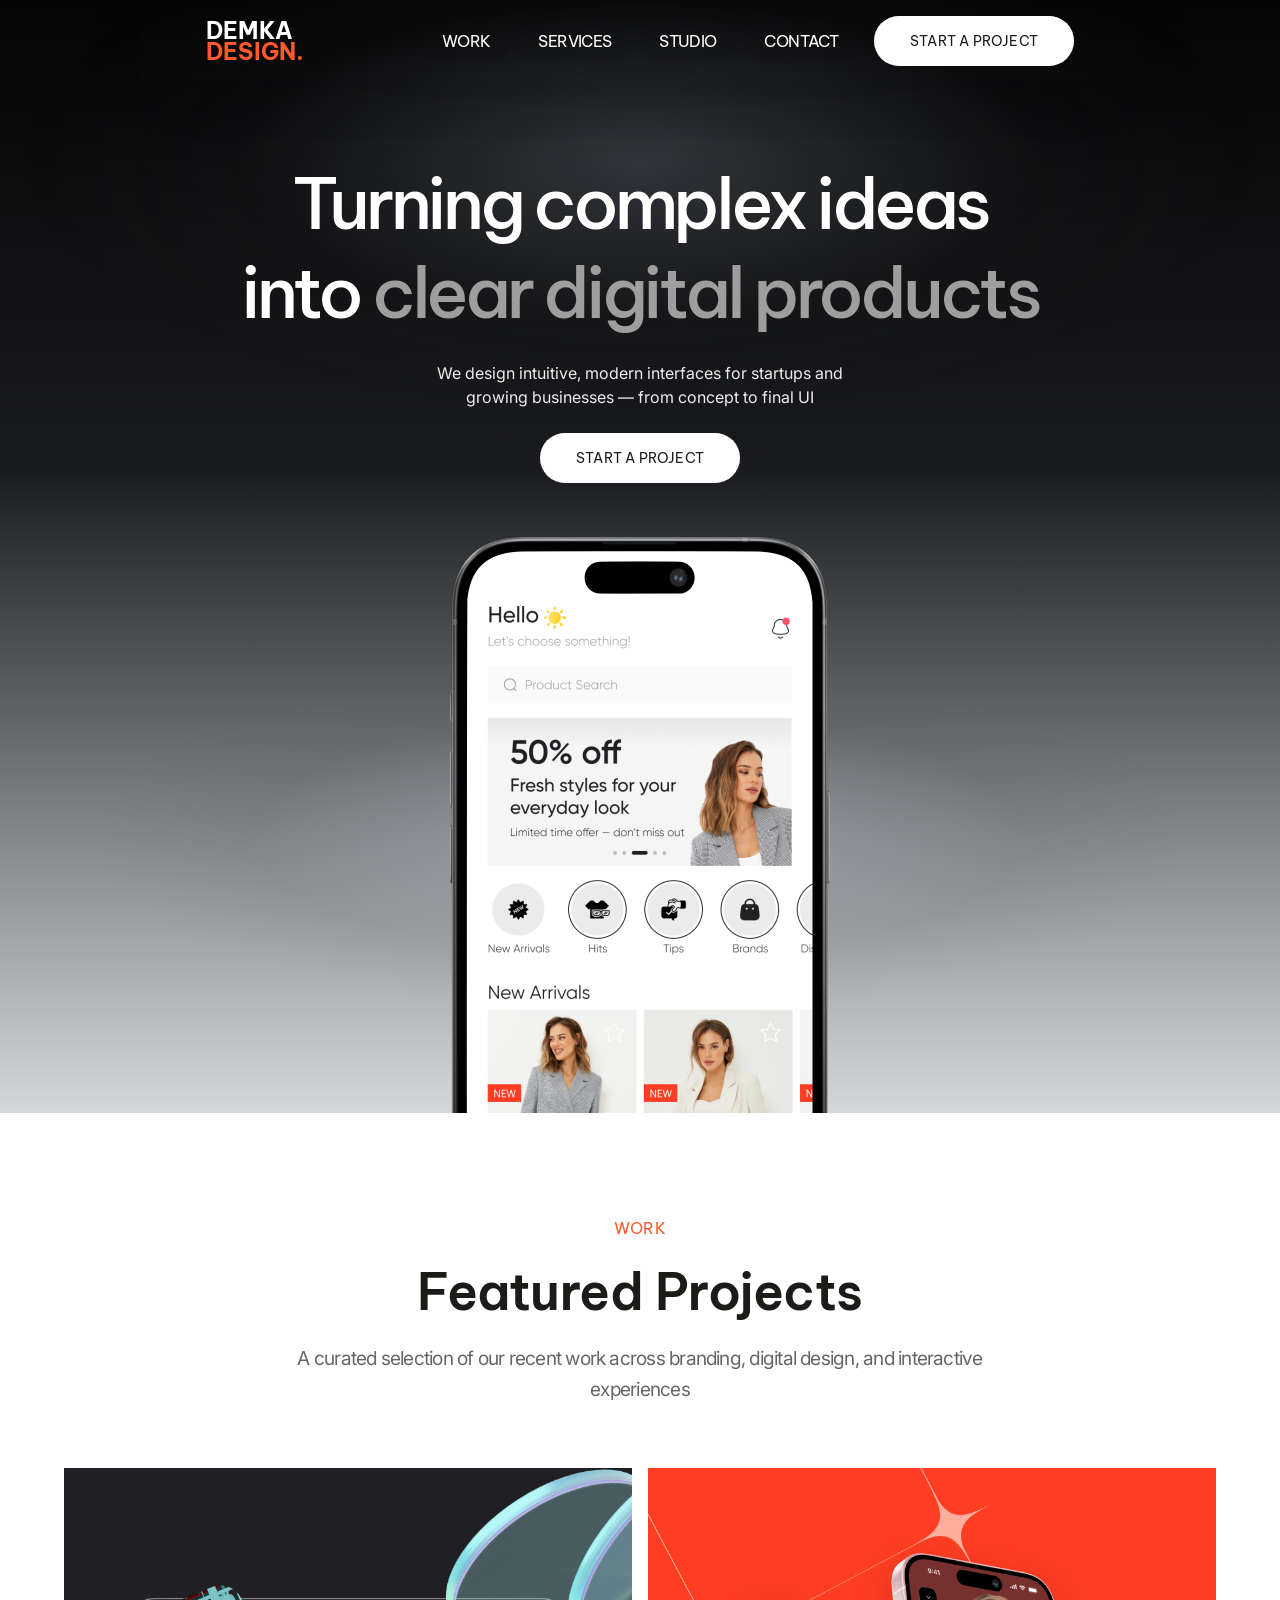
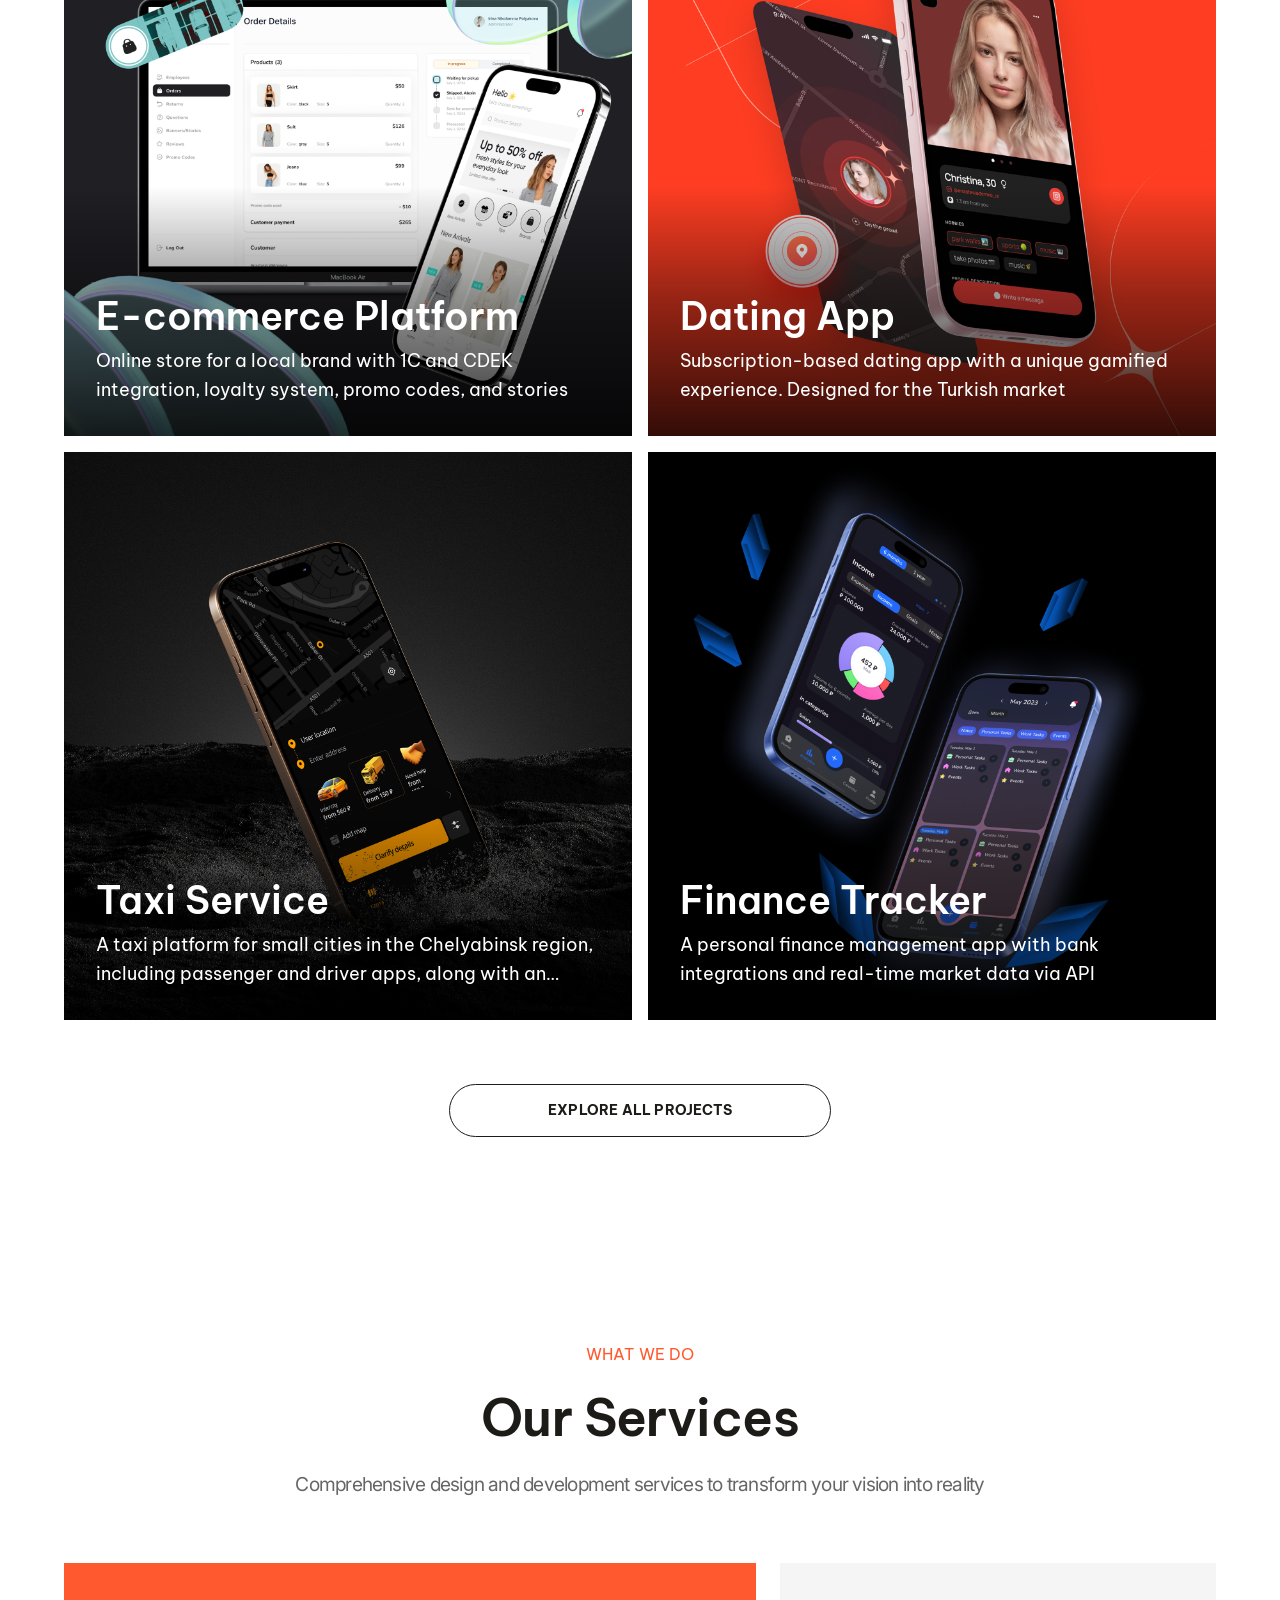
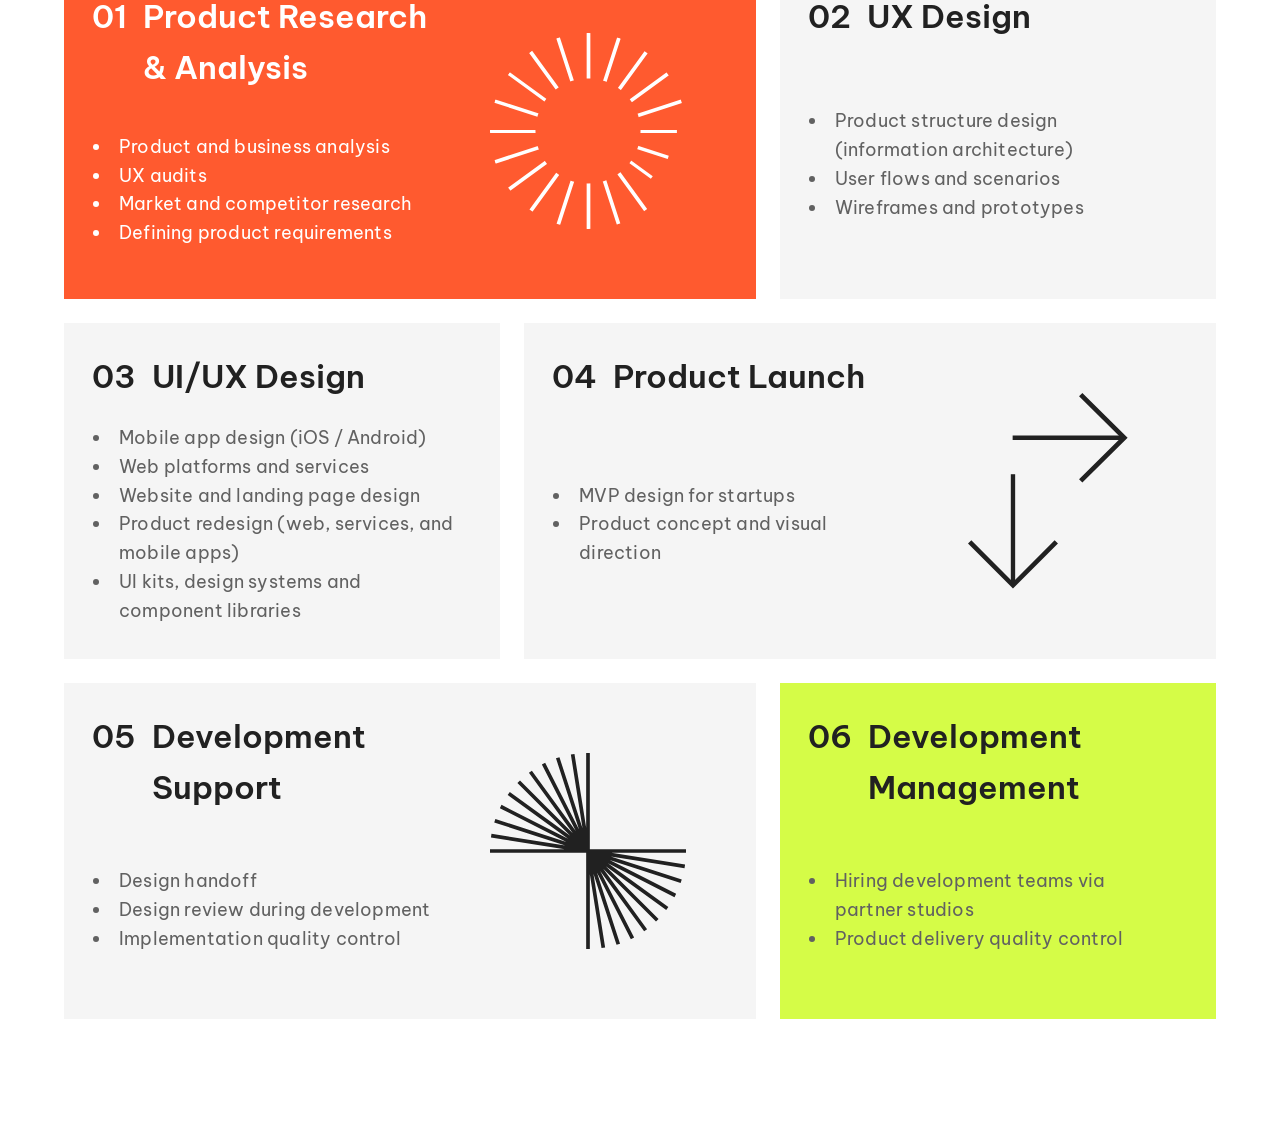
==== index.html @ 5817cd4d "Add initial SVG and image assets, along with HTML and CSS for the website layout" ====
<!doctype html>
<html lang="en">
  <head>
    <meta charset="UTF-8" />
    <meta name="viewport" content="width=device-width, initial-scale=1.0" />
    <title>DEMKA DESIGN — Jenzi</title>
    <link rel="preconnect" href="https://fonts.googleapis.com" />
    <link rel="preconnect" href="https://fonts.gstatic.com" crossorigin />
    <link
      href="https://fonts.googleapis.com/css2?family=Be+Vietnam+Pro:wght@400;500;600;700&family=Inter:wght@400;500&display=swap"
      rel="stylesheet"
    />
    <link rel="stylesheet" href="./styles.css" />
  </head>
  <body>
    <div class="page">
      <section class="hero">
        <div class="glow-top" aria-hidden="true"></div>
        <div class="glow-bottom" aria-hidden="true"></div>

        <header class="nav">
          <a class="logo" href="/">
            <span class="logo-line">DEMKA</span>
            <span class="logo-line logo-accent">DESIGN.</span>
          </a>
          <div class="menu-wrap">
            <nav aria-label="Primary">
              <ul class="menu">
                <li><a class="menu-link" href="#work">Work</a></li>
                <li><a class="menu-link" href="#services">Services</a></li>
                <li><a class="menu-link" href="#studio">Studio</a></li>
                <li><a class="menu-link" href="#contact">Contact</a></li>
              </ul>
            </nav>
          </div>
          <div class="nav-cta">
            <button type="button" class="cta">Start a project</button>
          </div>
          <button type="button" class="nav-toggle" aria-label="Open menu">
            <span class="nav-toggle-bar"></span>
            <span class="nav-toggle-bar"></span>
          </button>
        </header>

        <main class="main">
          <div class="hero-stack">
            <h1 class="headline">
              Turning complex ideas
              <br />
              <span class="headline-line2">
                <span class="headline-into">into</span><span class="headline-muted"> clear digital products</span>
              </span>
            </h1>
            <p class="subtitle">
              We design intuitive, modern interfaces for startups and growing businesses —
              from concept to final UI
            </p>
            <button type="button" class="cta">Start a project</button>
          </div>

          <div class="phone-section" aria-hidden="true">
            <div class="phone-slot">
              <img
                class="hero-device"
                src="./hero-image1.png"
                alt=""
                width="1520"
                height="2304"
                decoding="async"
              />
            </div>
          </div>
        </main>
      </section>

      <section class="featured-work" id="work">
        <div class="featured-work-inner">
          <header class="section-header">
            <span class="section-mark">Work</span>
            <h2 class="section-title">Featured Projects</h2>
            <p class="section-subtitle">
              A curated selection of our recent work across branding, digital design, and
              interactive experiences
            </p>
          </header>

          <div class="project-grid">
            <article class="project-card">
              <img
                class="project-image"
                src="./e-commerce-banner.png"
                alt="E-commerce Platform project preview"
                loading="lazy"
                decoding="async"
              />
              <div class="project-card-overlay" aria-hidden="true"></div>
              <div class="project-card-content">
                <h3 class="project-title">E-commerce Platform</h3>
                <p class="project-description">
                  Online store for a local brand with 1C and CDEK integration, loyalty system,
                  promo codes, and stories
                </p>
              </div>
            </article>

            <article class="project-card">
              <img
                class="project-image"
                src="./dating_app_banner.png"
                alt="Dating App project preview"
                loading="lazy"
                decoding="async"
              />
              <div class="project-card-overlay" aria-hidden="true"></div>
              <div class="project-card-content">
                <h3 class="project-title">Dating App</h3>
                <p class="project-description">
                  Subscription-based dating app with a unique gamified experience. Designed for
                  the Turkish market
                </p>
              </div>
            </article>

            <article class="project-card">
              <img
                class="project-image"
                src="./taxi-service-banner.png"
                alt="Taxi Service project preview"
                loading="lazy"
                decoding="async"
              />
              <div class="project-card-overlay" aria-hidden="true"></div>
              <div class="project-card-content">
                <h3 class="project-title">Taxi Service</h3>
                <p class="project-description">
                  A taxi platform for small cities in the Chelyabinsk region, including passenger
                  and driver apps, along with an admin panel tailored to local infrastructure
                </p>
              </div>
            </article>

            <article class="project-card">
              <img
                class="project-image"
                src="./finance_tracker.png"
                alt="Finance Tracker project preview"
                loading="lazy"
                decoding="async"
              />
              <div class="project-card-overlay" aria-hidden="true"></div>
              <div class="project-card-content">
                <h3 class="project-title">Finance Tracker</h3>
                <p class="project-description">
                  A personal finance management app with bank integrations and real-time market
                  data via API
                </p>
              </div>
            </article>
          </div>

          <button type="button" class="cta cta-outline">Explore all projects</button>
        </div>
      </section>

      <section class="services" id="services">
        <div class="services-inner">
          <header class="section-header">
            <span class="section-mark">What We Do</span>
            <h2 class="section-title">Our Services</h2>
            <p class="section-subtitle">
              Comprehensive design and development services to transform your vision into reality
            </p>
          </header>

          <div class="service-grid">
            <div class="service-row">
              <article class="service-card service-card--wide service-card--accent">
                <div class="service-card-header">
                  <span class="service-number">01</span>
                  <h3 class="service-card-title">Product Research <br />&amp; Analysis</h3>
                </div>
                <div class="service-card-icon" aria-hidden="true">
                  <img src="./circle_first.svg" alt="" loading="lazy" decoding="async" />
                </div>
                <ul class="service-list">
                  <li>Product and business analysis</li>
                  <li>UX audits</li>
                  <li>Market and competitor research</li>
                  <li>Defining product requirements</li>
                </ul>
              </article>

              <article class="service-card service-card--narrow service-card--neutral">
                <div class="service-card-header">
                  <span class="service-number">02</span>
                  <h3 class="service-card-title">UX Design</h3>
                </div>
                <ul class="service-list">
                  <li>Product structure design (information architecture)</li>
                  <li>User flows and scenarios</li>
                  <li>Wireframes and prototypes</li>
                </ul>
              </article>
            </div>

            <div class="service-row">
              <article class="service-card service-card--narrow service-card--neutral">
                <div class="service-card-header">
                  <span class="service-number">03</span>
                  <h3 class="service-card-title">UI/UX Design</h3>
                </div>
                <ul class="service-list">
                  <li>Mobile app design (iOS / Android)</li>
                  <li>Web platforms and services</li>
                  <li>Website and landing page design</li>
                  <li>Product redesign (web, services, and mobile apps)</li>
                  <li>UI kits, design systems and component libraries</li>
                </ul>
              </article>

              <article class="service-card service-card--wide service-card--neutral">
                <div class="service-card-header">
                  <span class="service-number">04</span>
                  <h3 class="service-card-title">Product Launch</h3>
                </div>
                <div class="service-card-icon" aria-hidden="true">
                  <img src="./arrows.svg" alt="" loading="lazy" decoding="async" />
                </div>
                <ul class="service-list">
                  <li>MVP design for startups</li>
                  <li>Product concept and visual direction</li>
                </ul>
              </article>
            </div>

            <div class="service-row">
              <article class="service-card service-card--wide service-card--neutral">
                <div class="service-card-header">
                  <span class="service-number">05</span>
                  <h3 class="service-card-title">Development Support</h3>
                </div>
                <div class="service-card-icon" aria-hidden="true">
                  <img src="./development_support.svg" alt="" loading="lazy" decoding="async" />
                </div>
                <ul class="service-list">
                  <li>Design handoff</li>
                  <li>Design review during development</li>
                  <li>Implementation quality control</li>
                </ul>
              </article>

              <article class="service-card service-card--narrow service-card--lime">
                <div class="service-card-header">
                  <span class="service-number">06</span>
                  <h3 class="service-card-title">Development Management</h3>
                </div>
                <ul class="service-list">
                  <li>Hiring development teams via partner studios</li>
                  <li>Product delivery quality control</li>
                </ul>
              </article>
            </div>
          </div>
        </div>
      </section>
    </div>
  </body>
</html>
---- styles.css ----
*,
*::before,
*::after {
  box-sizing: border-box;
}

html,
body {
  min-height: 100%;
}

body {
  margin: 0;
  -webkit-font-smoothing: antialiased;
}

.page {
  --bg-top: #050505;
  --bg-mid: #1a1b1e;
  --bg-bottom: #d6d7db;
  --text: #ffffff;
  --text-muted: #9e9e9e;
  --accent: #ff5a2f;
  --button-fg: #1c1b17;
  --ink: #1c1b17;
  --ink-muted: #666666;
  --surface: #ffffff;
  --stroke: #1c1b17;
  --nav-shadow: 0 4px 60px rgba(4, 6, 15, 0.12);

  position: relative;
  min-height: 100vh;
  overflow-x: hidden;
  color: var(--text);
  font-family: "Be Vietnam Pro", "Inter", system-ui, sans-serif;
}

/* Hero section — dark gradient, contains nav + headline + phone.
   Ends flush with the phone image bottom. */
.hero {
  position: relative;
  min-height: 100vh;
  display: flex;
  flex-direction: column;
  color: var(--text);
  background: linear-gradient(180deg, var(--bg-top) 0%, var(--bg-mid) 42%, var(--bg-bottom) 100%);
}

.glow-top {
  pointer-events: none;
  position: absolute;
  left: 50%;
  top: -18%;
  width: 140%;
  max-width: 1600px;
  height: 72%;
  transform: translateX(-50%);
  background: radial-gradient(
    ellipse 55% 45% at 50% 45%,
    rgba(120, 128, 140, 0.35) 0%,
    rgba(30, 32, 38, 0.15) 45%,
    transparent 70%
  );
  filter: blur(2px);
}

.glow-bottom {
  pointer-events: none;
  position: absolute;
  left: 50%;
  bottom: -8%;
  width: 120%;
  height: 55%;
  transform: translateX(-50%) scaleY(-1);
  background: radial-gradient(
    ellipse 50% 40% at 50% 60%,
    rgba(180, 186, 196, 0.45) 0%,
    rgba(90, 94, 102, 0.12) 50%,
    transparent 72%
  );
  opacity: 0.9;
}

.nav {
  position: relative;
  z-index: 30;
  display: grid;
  grid-template-columns: minmax(0, 1fr) auto minmax(0, 1fr);
  align-items: center;
  column-gap: 1rem;
  row-gap: 12px;
  max-width: 1440px;
  margin: 0 auto;
  padding: 16px clamp(20px, 5vw, 120px);
  box-shadow: var(--nav-shadow);
}

.logo {
  text-decoration: none;
  font-weight: 700;
  font-size: clamp(1.1rem, 1.8vw, 1.45rem);
  letter-spacing: 0.01em;
  color: var(--text);
  white-space: nowrap;
  justify-self: start;
  display: inline-flex;
  flex-direction: column;
  line-height: 0.92;
}

.logo-line {
  display: block;
}

.logo-accent {
  color: var(--accent);
}

.menu-wrap {
  justify-self: center;
}

.menu {
  display: flex;
  flex-wrap: wrap;
  align-items: center;
  justify-content: center;
  gap: 8px;
  list-style: none;
  margin: 0;
  padding: 0;
}

.menu-link {
  display: block;
  padding: 12px 20px;
  border-radius: 48px;
  text-decoration: none;
  color: var(--text);
  font-size: 16px;
  font-weight: 400;
  letter-spacing: -0.04em;
  text-transform: uppercase;
  backdrop-filter: blur(10px);
  transition: background-color 0.2s ease;
}

.menu-link:hover {
  background-color: rgba(255, 255, 255, 0.06);
}

.cta {
  border: none;
  cursor: pointer;
  font-family: inherit;
  font-size: 14px;
  font-weight: 400;
  letter-spacing: 0.2px;
  line-height: 1.6;
  text-transform: uppercase;
  color: var(--button-fg);
  background: #ffffff;
  border-radius: 1000px;
  padding: 14px 24px;
  min-width: 200px;
  box-shadow: 0 1px 0 rgba(255, 255, 255, 0.6) inset;
  transition: transform 0.15s ease, box-shadow 0.15s ease;
}

.cta:hover {
  transform: translateY(-1px);
  box-shadow: 0 8px 28px rgba(0, 0, 0, 0.12);
}

.cta:active {
  transform: translateY(0);
}

/* Outlined CTA used in light sections */
.cta-outline {
  background: transparent;
  color: var(--ink);
  border: 1.5px solid var(--stroke);
  font-weight: 700;
  min-width: 0;
  width: min(382px, 100%);
  box-shadow: none;
}

.cta-outline:hover {
  background: var(--ink);
  color: #ffffff;
  box-shadow: 0 8px 28px rgba(0, 0, 0, 0.12);
}

.nav-cta {
  justify-self: end;
}

.main {
  position: relative;
  z-index: 0;
  flex: 1 0 auto;
  display: flex;
  flex-direction: column;
  align-items: center;
  /* Figma: main copy block ~153px from frame top; subtract ~nav band */
  padding: clamp(48px, 6vw, 88px) clamp(20px, 4vw, 40px) 0;
  text-align: center;
}

.hero-stack {
  position: relative;
  z-index: 1;
  display: flex;
  flex-direction: column;
  align-items: center;
  gap: 24px;
  max-width: min(1233px, 100%);
  width: 100%;
  flex: 0 0 auto;
}

.headline {
  margin: 0;
  /* Figma node 40004121:12964 — 80px / lh 100 / tracking -4.8px */
  font-size: clamp(2.5rem, 5.56vw, 5rem);
  font-weight: 500;
  line-height: 1.25;
  letter-spacing: -0.06em;
  text-wrap: balance;
  max-width: 1233px;
}

.headline-line2 {
  white-space: nowrap;
}

@media (max-width: 720px) {
  .headline-line2 {
    white-space: normal;
  }
}

.headline-into {
  color: #ffffff;
}

.headline-muted {
  color: var(--text-muted);
}

.subtitle {
  margin: 0;
  max-width: 417px;
  font-family: "Inter", "Be Vietnam Pro", system-ui, sans-serif;
  font-size: 16px;
  font-weight: 400;
  line-height: 24px;
  color: rgba(255, 255, 255, 0.92);
}

/* Phone sits below the hero copy in the document flow; the page itself
   scrolls so the entire device is visible. The section has no bottom
   padding so it ends flush with the image bottom. */
.phone-section {
  position: relative;
  z-index: 0;
  margin-top: auto;
  padding-top: clamp(40px, 6vh, 96px);
  display: flex;
  justify-content: center;
  width: 100%;
  pointer-events: none;
}

/* Figma mockup container 40004121:12952 — 380 wide; height follows the
   iPhone asset aspect ratio so the full device is visible. */
.phone-slot {
  position: relative;
  width: min(380px, 86vw);
  height: auto;
}

.hero-device {
  display: block;
  width: 100%;
  height: auto;
  aspect-ratio: 1520 / 2304;
  border-radius: 0;
  margin-bottom: 0;
}

.nav-toggle {
  display: none;
  justify-self: end;
  align-items: center;
  justify-content: center;
  width: 48px;
  height: 48px;
  padding: 0;
  background: transparent;
  border: 0;
  cursor: pointer;
}

.nav-toggle-bar {
  display: block;
  width: 24px;
  height: 2px;
  background: var(--accent);
  margin: 2.5px 0;
}

/* ---------- Featured Projects — Figma node 40004121:12973 ---------- */

.featured-work {
  background: #ffffff;
  color: var(--ink);
  padding: clamp(56px, 8vw, 120px) clamp(20px, 5vw, 120px);
}

.featured-work-inner {
  display: flex;
  flex-direction: column;
  align-items: center;
  gap: clamp(40px, 5vw, 64px);
  max-width: 1728px;
  margin: 0 auto;
}

.section-header {
  display: flex;
  flex-direction: column;
  align-items: center;
  gap: 20px;
  width: 100%;
  max-width: 1200px;
  text-align: center;
}

.section-mark {
  font-family: "Be Vietnam Pro", "Inter", system-ui, sans-serif;
  font-size: 16px;
  font-weight: 400;
  line-height: 1.6;
  letter-spacing: 0.2px;
  text-transform: uppercase;
  color: var(--accent);
}

.section-title {
  margin: 0;
  font-family: "Be Vietnam Pro", "Inter", system-ui, sans-serif;
  font-size: clamp(2rem, 4vw, 52px);
  font-weight: 600;
  line-height: 1.2;
  letter-spacing: -0.01em;
  color: var(--ink);
}

.section-subtitle {
  margin: 0;
  max-width: 720px;
  font-family: "Inter", "Be Vietnam Pro", system-ui, sans-serif;
  font-size: clamp(1rem, 1.5vw, 20px);
  font-weight: 400;
  line-height: 1.6;
  letter-spacing: -0.04em;
  color: var(--ink-muted);
}

.project-grid {
  display: grid;
  grid-template-columns: repeat(2, 1fr);
  gap: 16px;
  width: 100%;
  max-width: 1200px;
}

/* Project card: 1:1 aspect, image cover, gradient-to-dark bottom,
   title + description anchored at bottom. Figma node 40004121:12978 */
.project-card {
  position: relative;
  aspect-ratio: 1 / 1;
  overflow: hidden;
  border-radius: 0;
  background: #0a0a0a;
  isolation: isolate;
  cursor: pointer;
}

.project-image {
  position: absolute;
  inset: 0;
  width: 100%;
  height: 100%;
  object-fit: cover;
  display: block;
  transition: transform 0.5s ease;
}

.project-card:hover .project-image {
  transform: scale(1.03);
}

.project-card-overlay {
  position: absolute;
  left: 0;
  right: 0;
  bottom: 0;
  height: 250px;
  pointer-events: none;
  background: linear-gradient(
    to top,
    rgba(0, 0, 0, 0.8) 0%,
    rgba(0, 0, 0, 0.6) 26.92%,
    rgba(0, 0, 0, 0.4) 56.25%,
    rgba(0, 0, 0, 0) 100%
  );
}

.project-card-content {
  position: absolute;
  inset: 0;
  display: flex;
  flex-direction: column;
  justify-content: flex-end;
  gap: 8px;
  padding: clamp(20px, 2.5vw, 32px);
  color: #ffffff;
}

.project-title {
  margin: 0;
  font-family: "Be Vietnam Pro", "Inter", system-ui, sans-serif;
  font-size: clamp(1.5rem, 3vw, 40px);
  font-weight: 600;
  line-height: 1.2;
  letter-spacing: 0;
  white-space: nowrap;
  overflow: hidden;
  text-overflow: ellipsis;
}

.project-description {
  margin: 0;
  font-family: "Be Vietnam Pro", "Inter", system-ui, sans-serif;
  font-size: clamp(0.95rem, 1.4vw, 20px);
  font-weight: 400;
  line-height: 1.6;
  letter-spacing: 0;
  display: -webkit-box;
  -webkit-line-clamp: 2;
  -webkit-box-orient: vertical;
  overflow: hidden;
}

/* ---------- Our Services — Figma node 40004121:12984 ---------- */

.services {
  background: #ffffff;
  color: var(--ink);
  padding: clamp(56px, 8vw, 120px) clamp(20px, 5vw, 120px);
}

.services-inner {
  display: flex;
  flex-direction: column;
  align-items: center;
  gap: clamp(40px, 5vw, 64px);
  max-width: 1200px;
  margin: 0 auto;
}

.service-grid {
  display: flex;
  flex-direction: column;
  gap: 24px;
  width: 100%;
}

.service-row {
  display: flex;
  gap: 24px;
  width: 100%;
}

/* Cards: wide (736/1176 ≈ 62.6%) + narrow (440/1176 ≈ 37.4%) via flex-grow
   ratio inside .service-row. Card internals use CSS grid so the icon can
   sit in a right column on desktop (spanning header + list rows) and slot
   between header and list on mobile. Figma sizes: 736×n and 440×336 */
.service-card {
  display: grid;
  grid-template-columns: minmax(0, 1fr) auto;
  column-gap: 16px;
  row-gap: 16px;
  padding: 28px;
  min-height: 336px;
  box-sizing: border-box;
}

.service-card--wide {
  flex: 736 1 0;
  min-width: 0;
}

.service-card--narrow {
  flex: 440 1 0;
  min-width: 0;
}

.service-card--accent {
  background: var(--accent);
  color: #ffffff;
}

.service-card--neutral {
  background: #f5f5f5;
  color: #212121;
}

.service-card--lime {
  background: #d5fc47;
  color: #212121;
}

.service-card-header {
  grid-column: 1;
  grid-row: 1;
  display: flex;
  align-items: flex-start;
  gap: 16px;
  width: 100%;
  min-width: 0;
}

.service-number {
  font-family: "Be Vietnam Pro", "Inter", system-ui, sans-serif;
  font-size: 32px;
  font-weight: 600;
  line-height: 1.6;
  letter-spacing: 0;
  flex: 0 0 auto;
}

.service-card-title {
  margin: 0;
  flex: 1 1 auto;
  font-family: "Be Vietnam Pro", "Inter", system-ui, sans-serif;
  font-size: 32px;
  font-weight: 600;
  line-height: 1.6;
  letter-spacing: 0;
  color: inherit;
}

.service-list {
  grid-column: 1;
  grid-row: 2;
  margin: 0;
  padding-left: 20px;
  font-family: "Be Vietnam Pro", "Inter", system-ui, sans-serif;
  font-size: 18px;
  font-weight: 400;
  line-height: 1.6;
  letter-spacing: 0.2px;
}

.service-list li {
  padding-left: 7px;
}

.service-card--accent .service-list {
  color: #ffffff;
}

.service-card--neutral .service-list,
.service-card--lime .service-list {
  color: #616161;
}

.service-card-icon {
  grid-column: 2;
  grid-row: 1 / span 2;
  align-self: center;
  justify-self: end;
  width: 280px;
  height: 280px;
  padding: 15%; /* so the icon itself renders at ~194px (Figma ratio) */
  box-sizing: border-box;
  display: flex;
  align-items: center;
  justify-content: center;
}

.service-card-icon svg,
.service-card-icon img {
  width: 100%;
  height: 100%;
  max-width: 100%;
  max-height: 100%;
  object-fit: contain;
  display: block;
}

/* Tablet: collapse nav to single column, keep desktop hero sizes */
@media (max-width: 900px) {
  .nav {
    grid-template-columns: 1fr;
    justify-items: center;
    text-align: center;
  }

  .logo {
    justify-self: center;
  }

  .menu-wrap {
    justify-self: center;
  }

  .nav-cta {
    justify-self: center;
    width: 100%;
  }

  .nav-cta .cta {
    width: 100%;
    max-width: 320px;
  }

  .service-grid {
    gap: 20px;
  }

  .service-row {
    flex-direction: column;
    gap: 20px;
  }

  .service-card--wide,
  .service-card--narrow {
    flex: 0 0 auto;
    width: 100%;
  }

  /* Mobile-layout from Figma 40004121:12845 —
     single column, icon between header and list, icon container 140px. */
  .service-card {
    grid-template-columns: minmax(0, 1fr);
    min-height: 0;
  }

  .service-card-header {
    grid-column: 1;
    grid-row: 1;
  }

  .service-card-icon {
    grid-column: 1;
    grid-row: 2;
    justify-self: center;
    width: 140px;
    height: 140px;
    padding: 15%;
  }

  .service-list {
    grid-column: 1;
    grid-row: 3;
  }
}

/* Mobile — Figma node 40004121:12816 (390px frame) */
@media (max-width: 600px) {
  .nav {
    grid-template-columns: 1fr auto;
    justify-items: start;
    padding: 8px 20px;
    row-gap: 0;
  }

  .logo {
    justify-self: start;
    font-size: 1.1rem;
  }

  .menu-wrap,
  .nav-cta {
    display: none;
  }

  .nav-toggle {
    display: inline-flex;
    justify-self: end;
  }

  .main {
    padding: 20px 20px 0;
  }

  .hero-stack {
    gap: 40px;
    max-width: 350px;
  }

  .headline {
    font-size: 32px;
    font-weight: 600;
    line-height: 1.5;
    letter-spacing: -0.03em;
  }

  .headline-line2 {
    white-space: normal;
  }

  .subtitle {
    max-width: 100%;
    font-family: "Inter", "Be Vietnam Pro", system-ui, sans-serif;
    font-size: 20px;
    line-height: 1.6;
    letter-spacing: -0.04em;
  }

  .hero-stack .cta {
    width: 220px;
    min-width: 0;
  }

  .phone-section {
    padding-top: clamp(24px, 4vh, 48px);
  }

  .phone-slot {
    width: min(216px, 56vw);
    height: auto;
  }

  .project-grid {
    grid-template-columns: 1fr;
  }

  .section-title {
    font-size: 32px;
  }

  /* Mobile — Figma node 40004121:12845 */
  .services {
    padding: 100px 20px;
  }

  .services-inner {
    gap: 48px;
  }

  .section-header {
    gap: 20px;
  }

  .services .section-subtitle {
    font-family: "Be Vietnam Pro", "Inter", system-ui, sans-serif;
    font-size: 18px;
    line-height: 1.6;
    letter-spacing: 0.2px;
    color: #616161;
  }
}
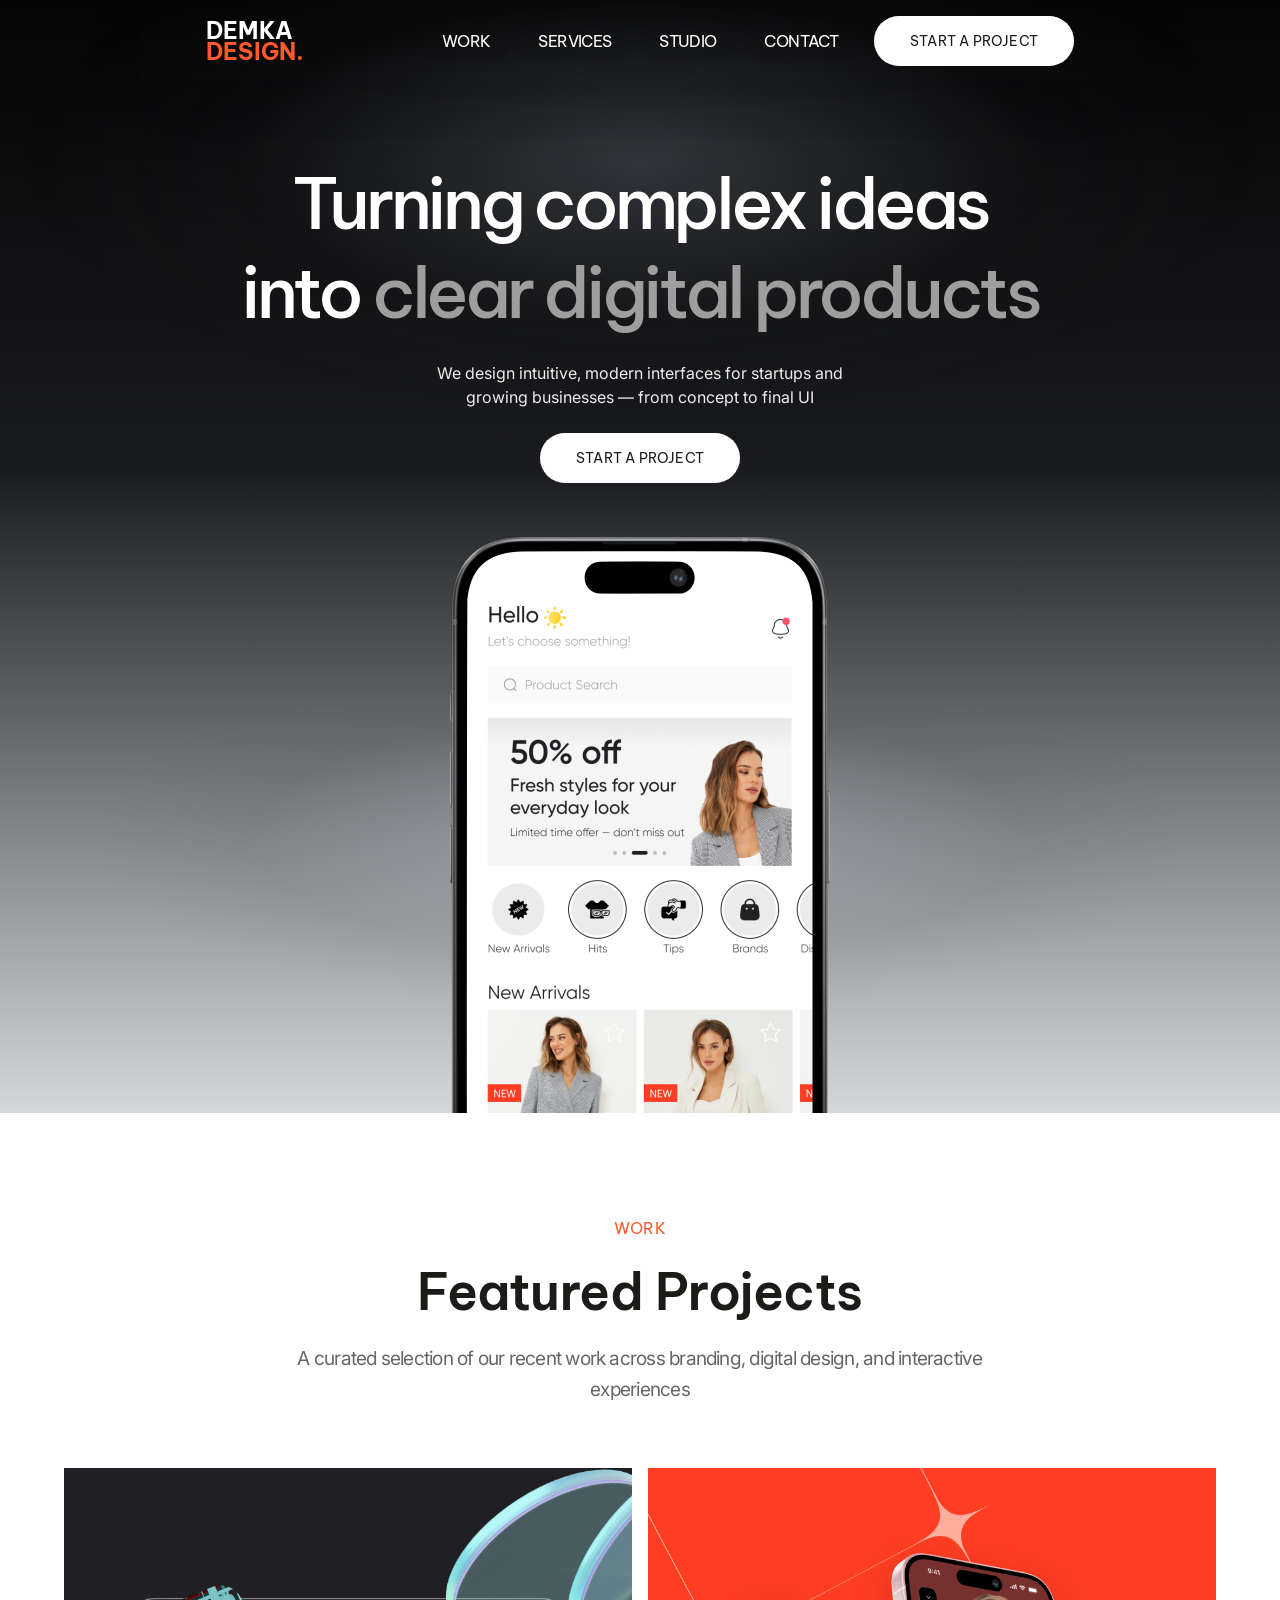
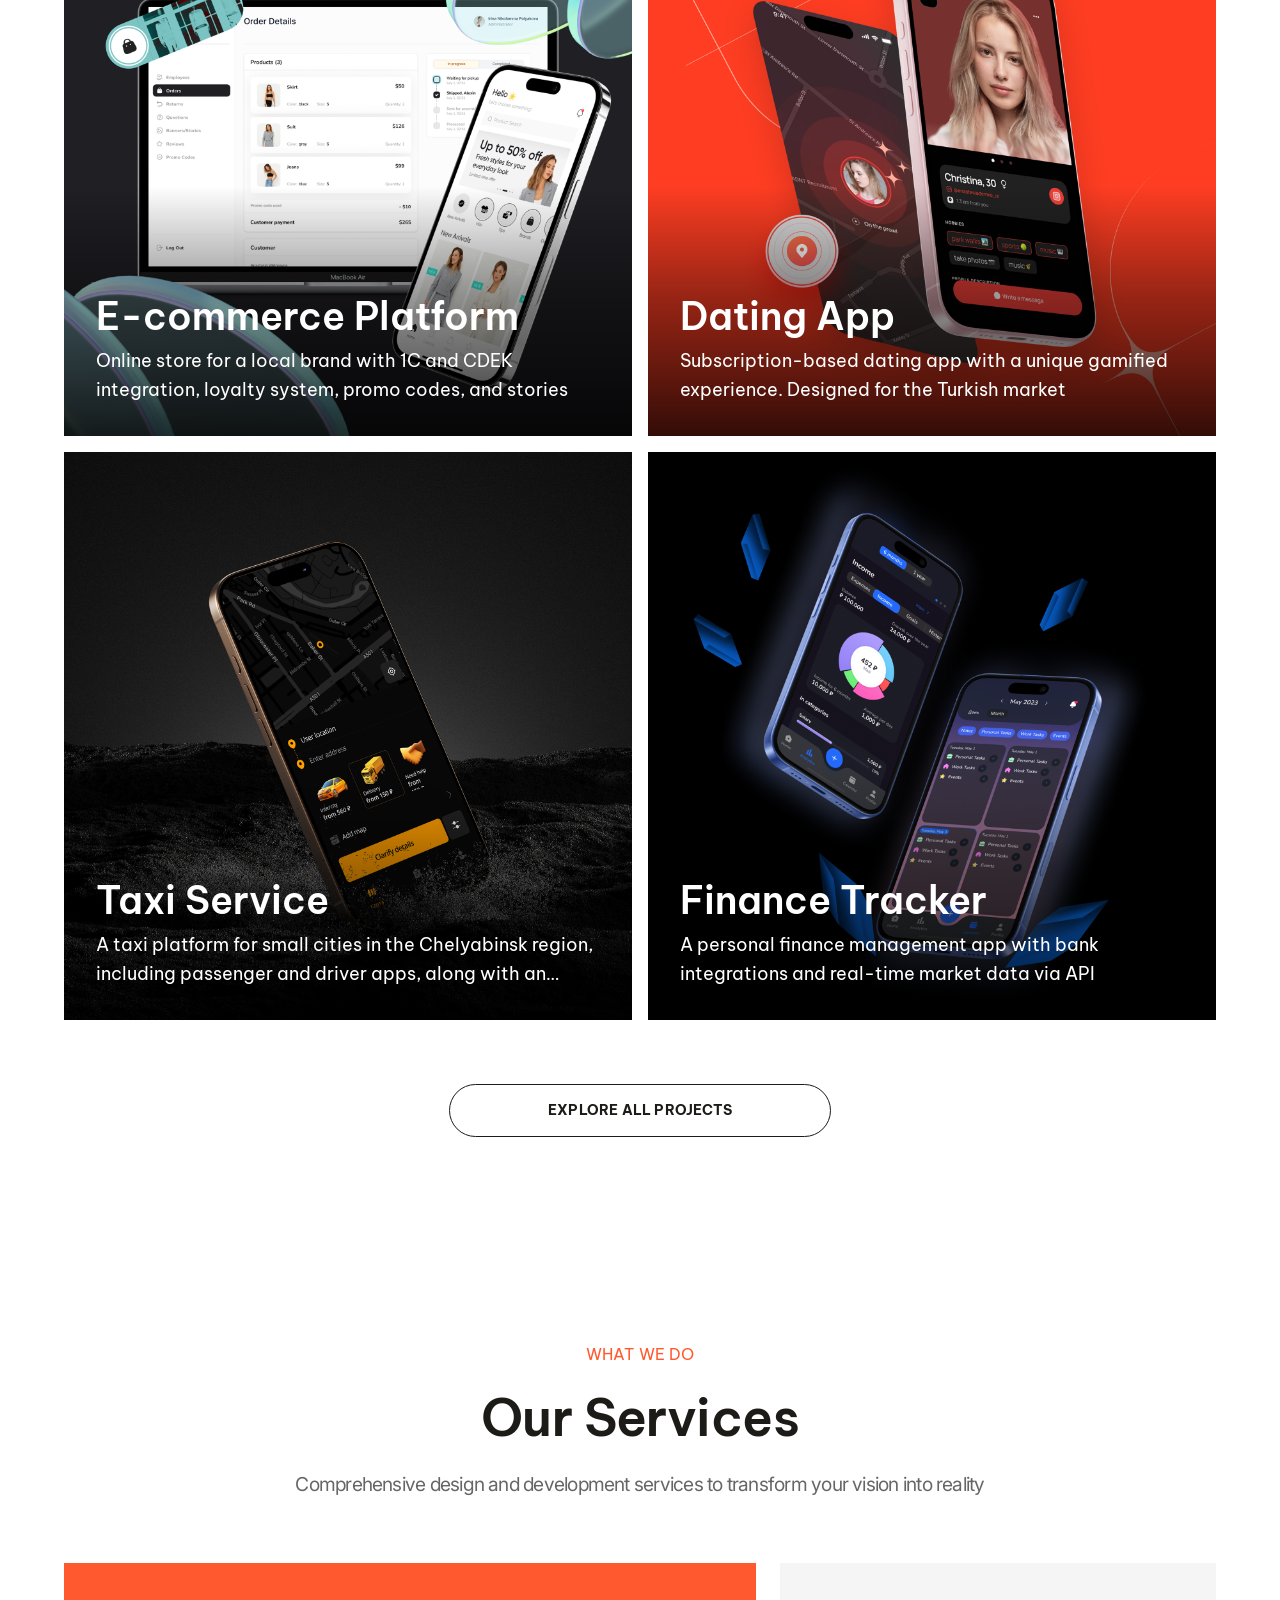
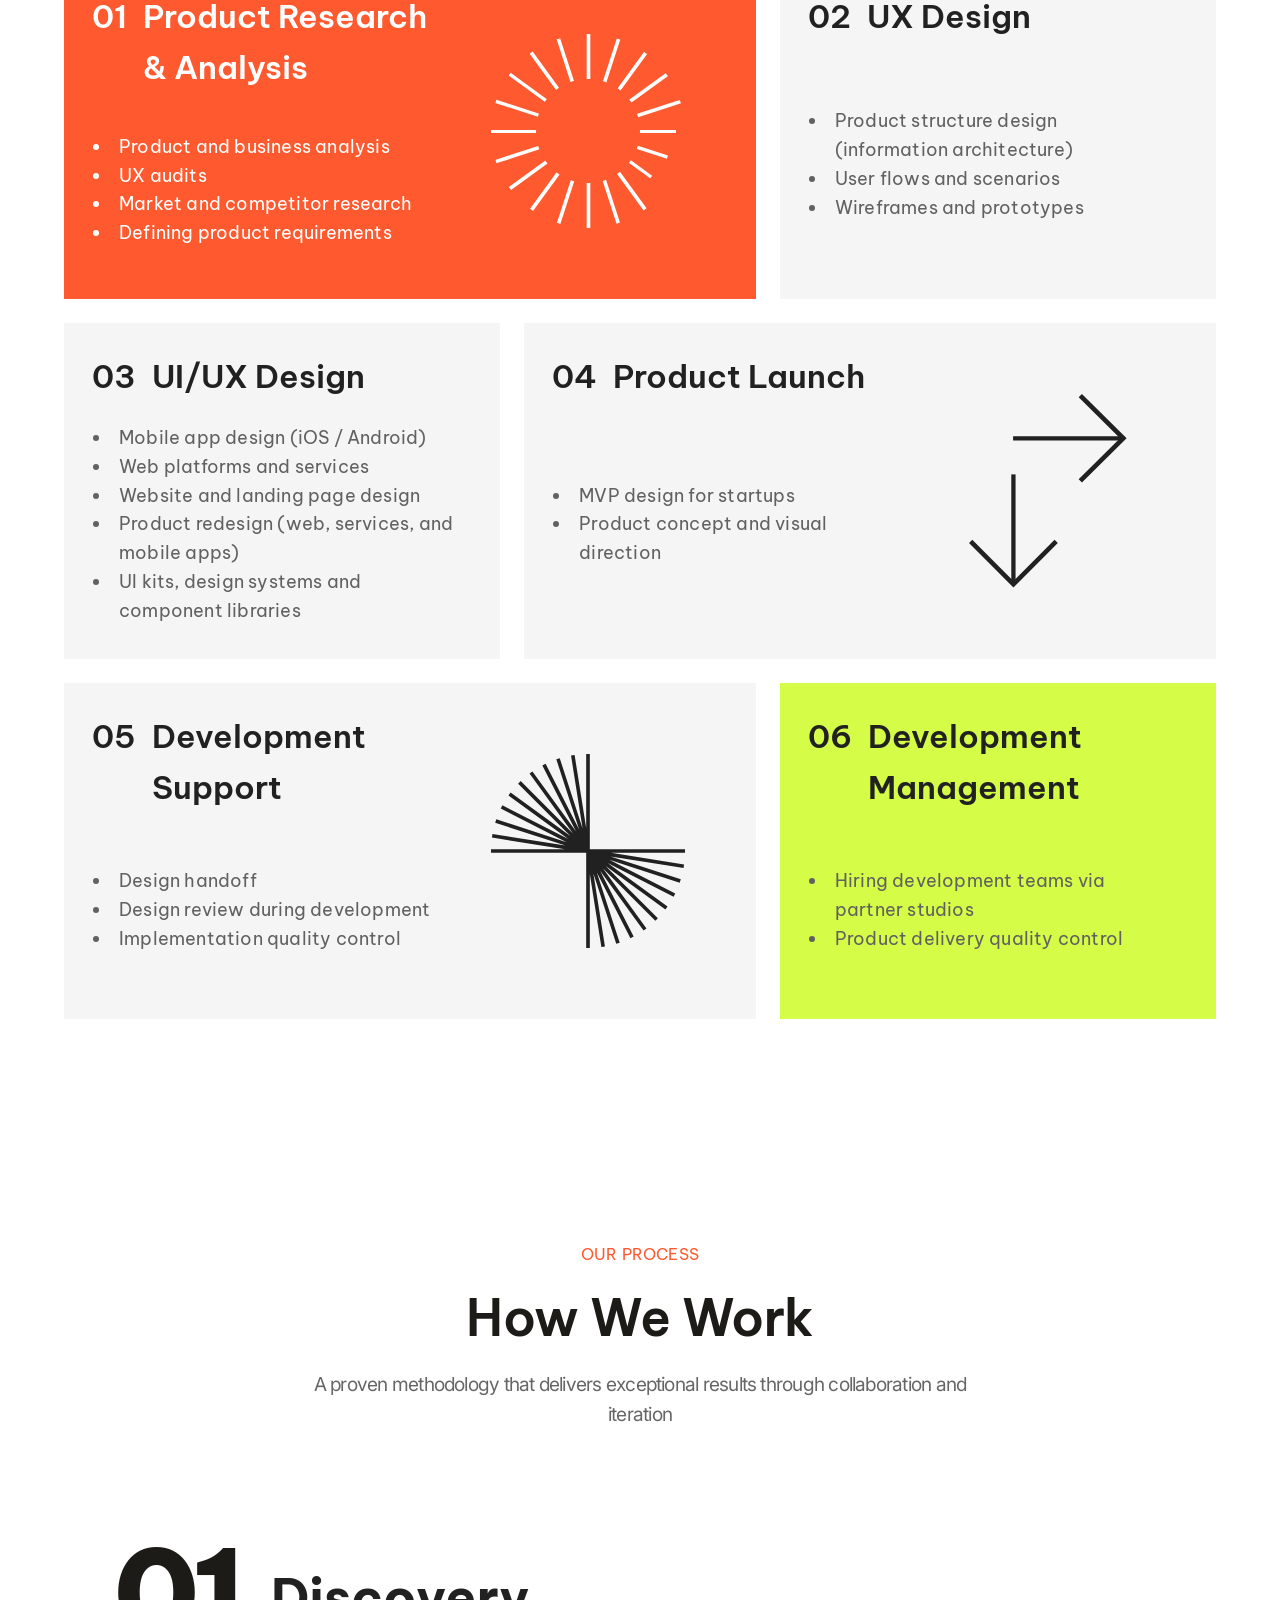
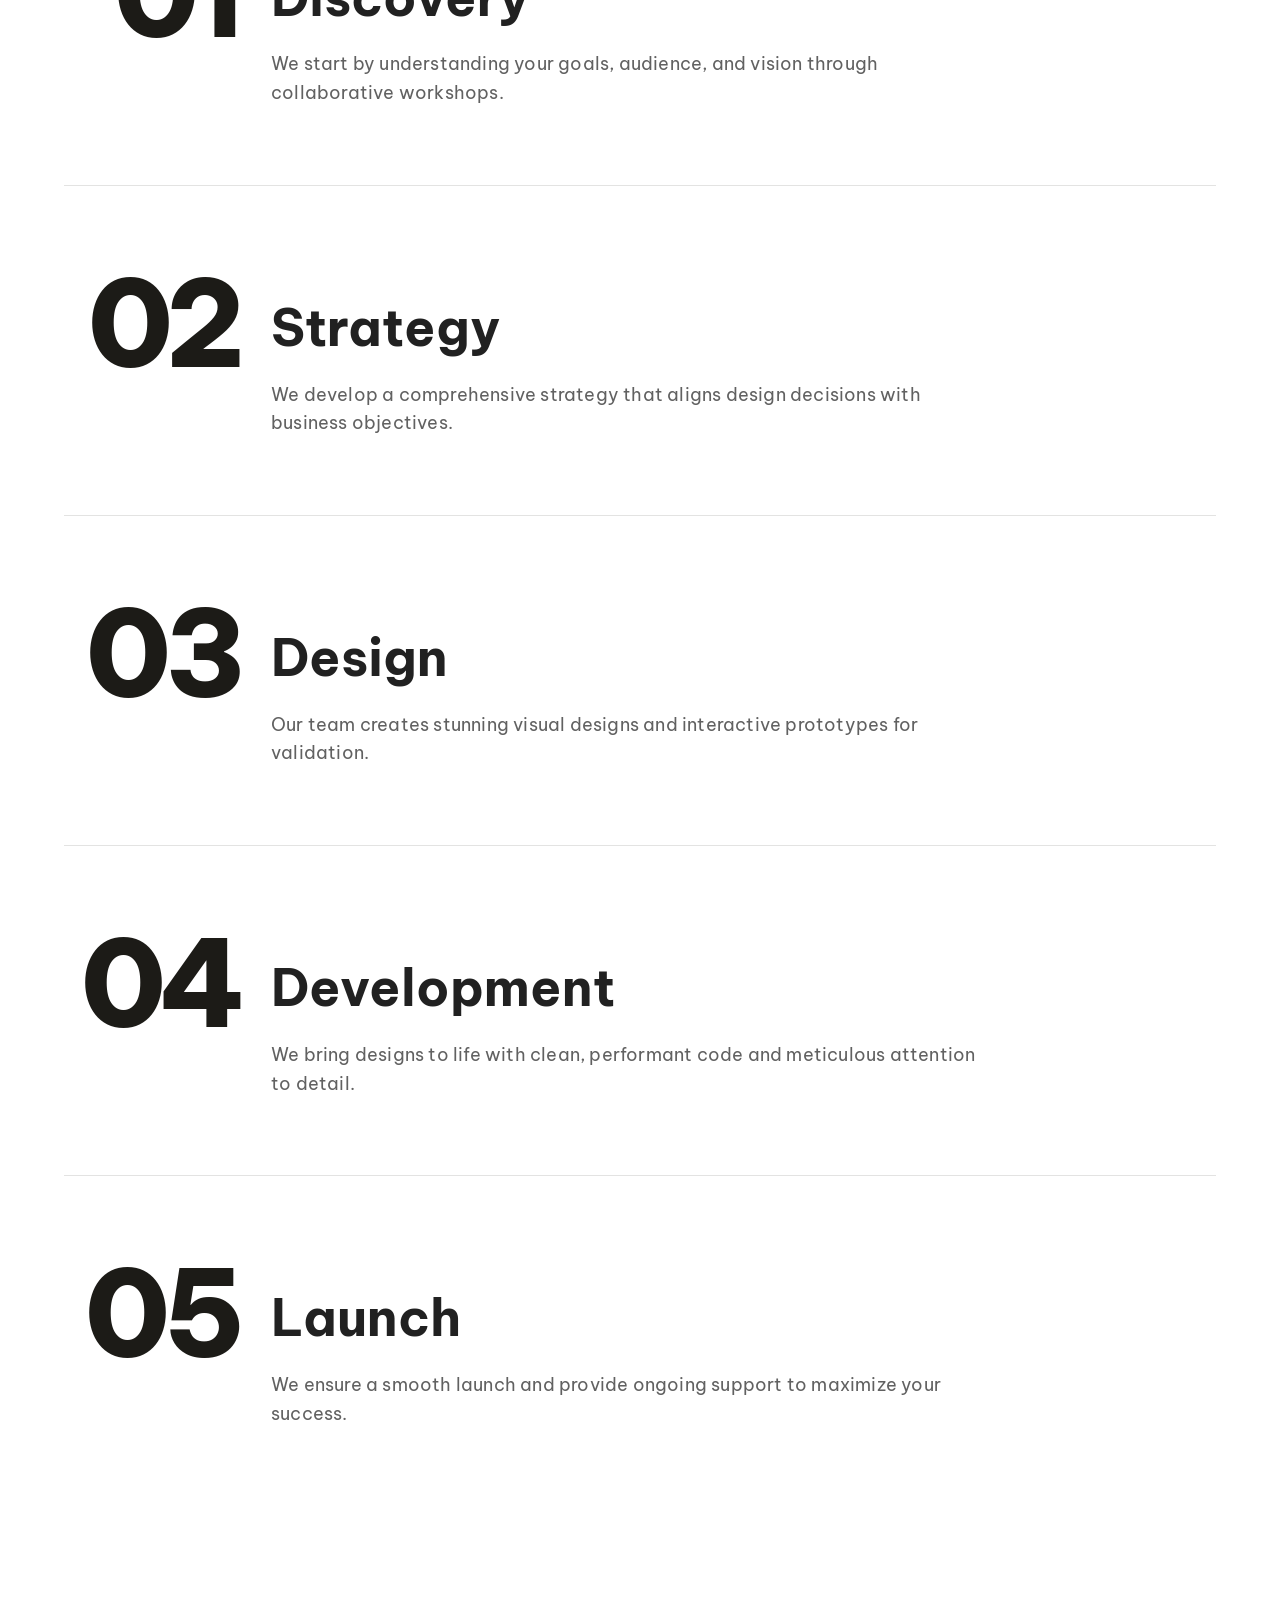
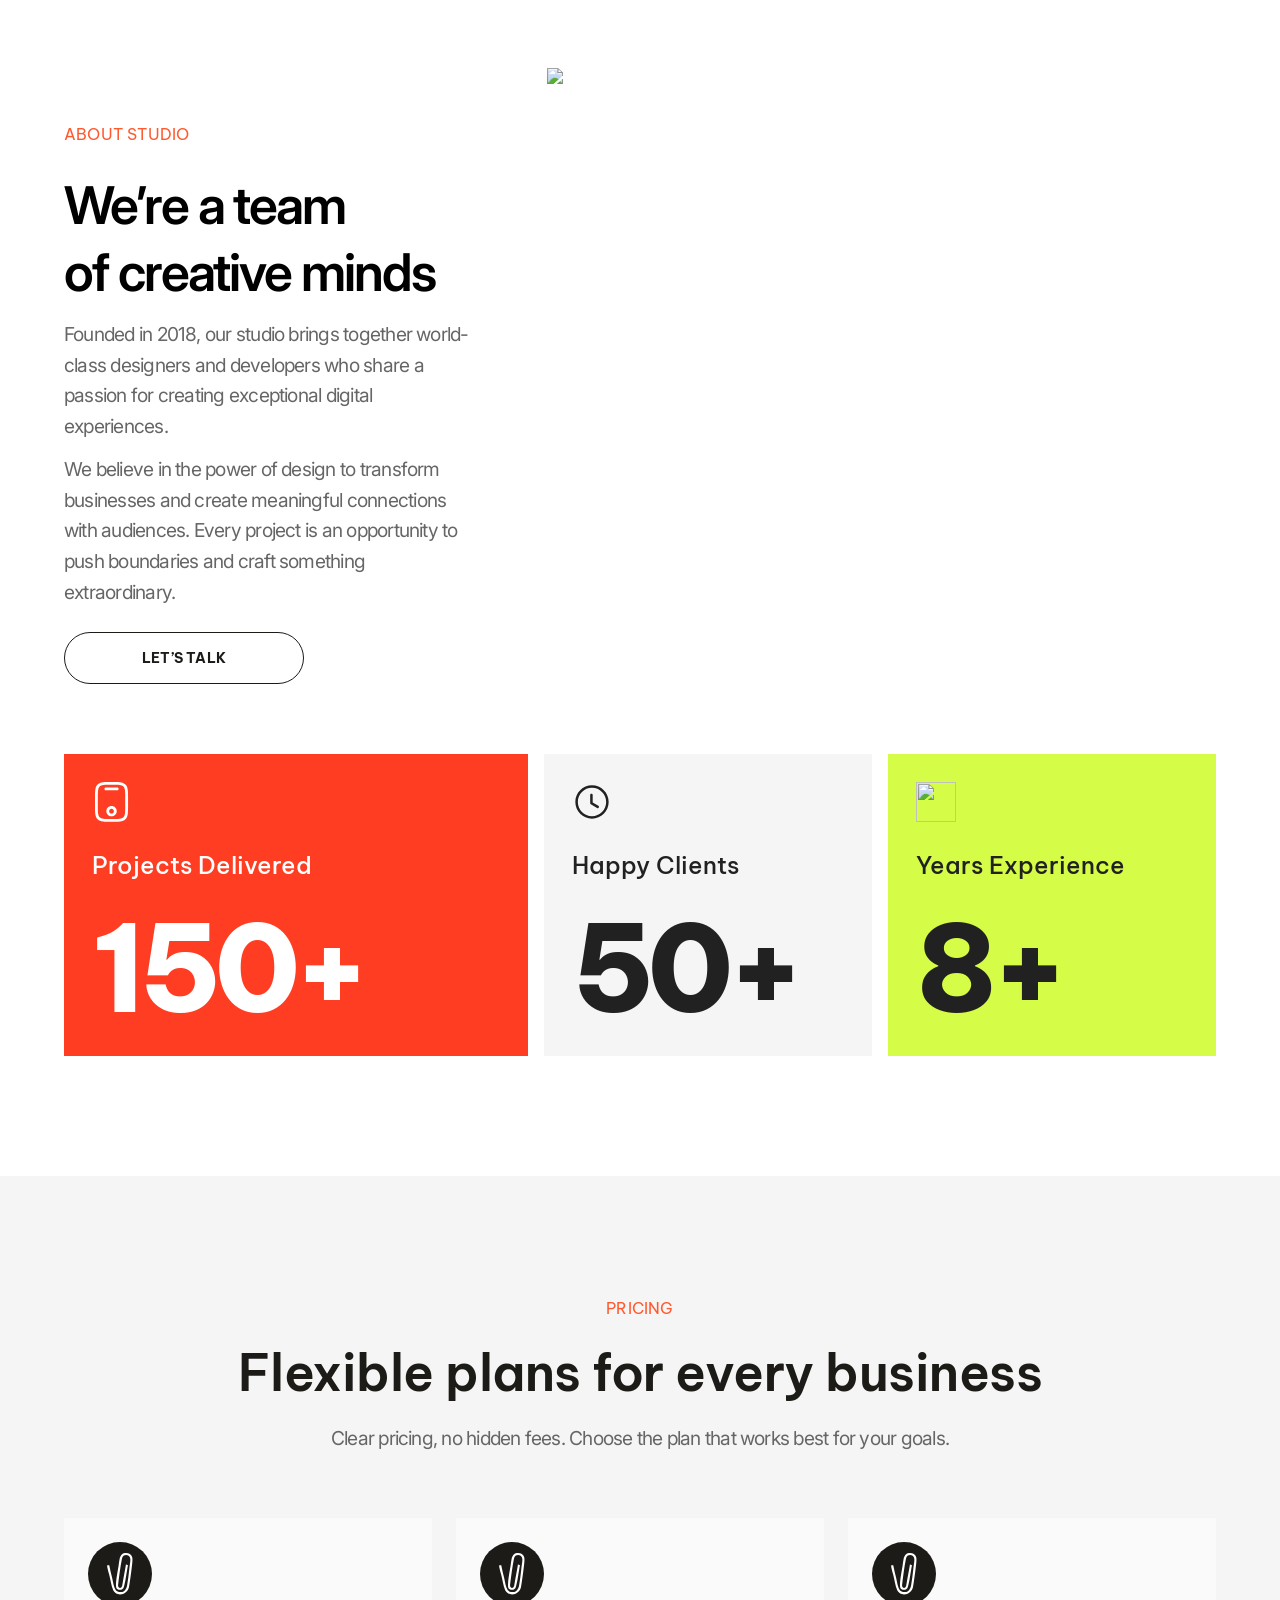
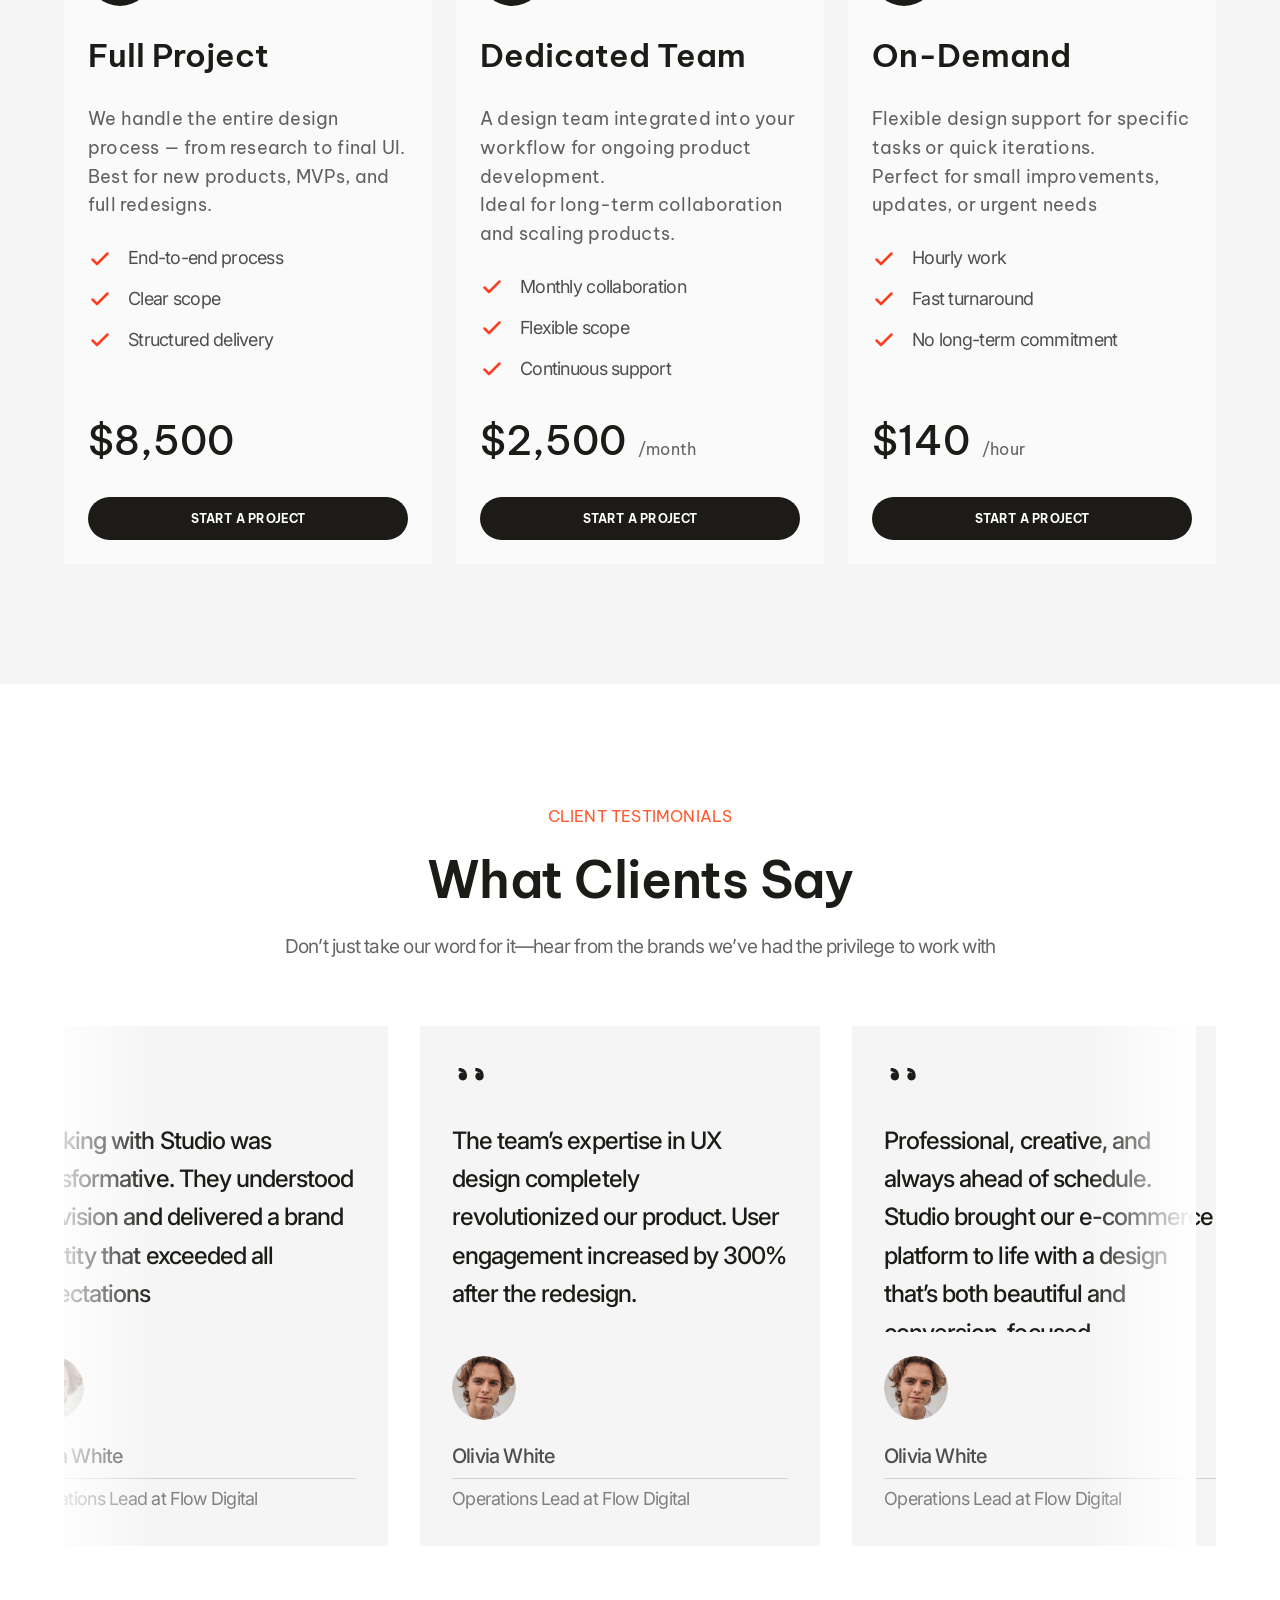
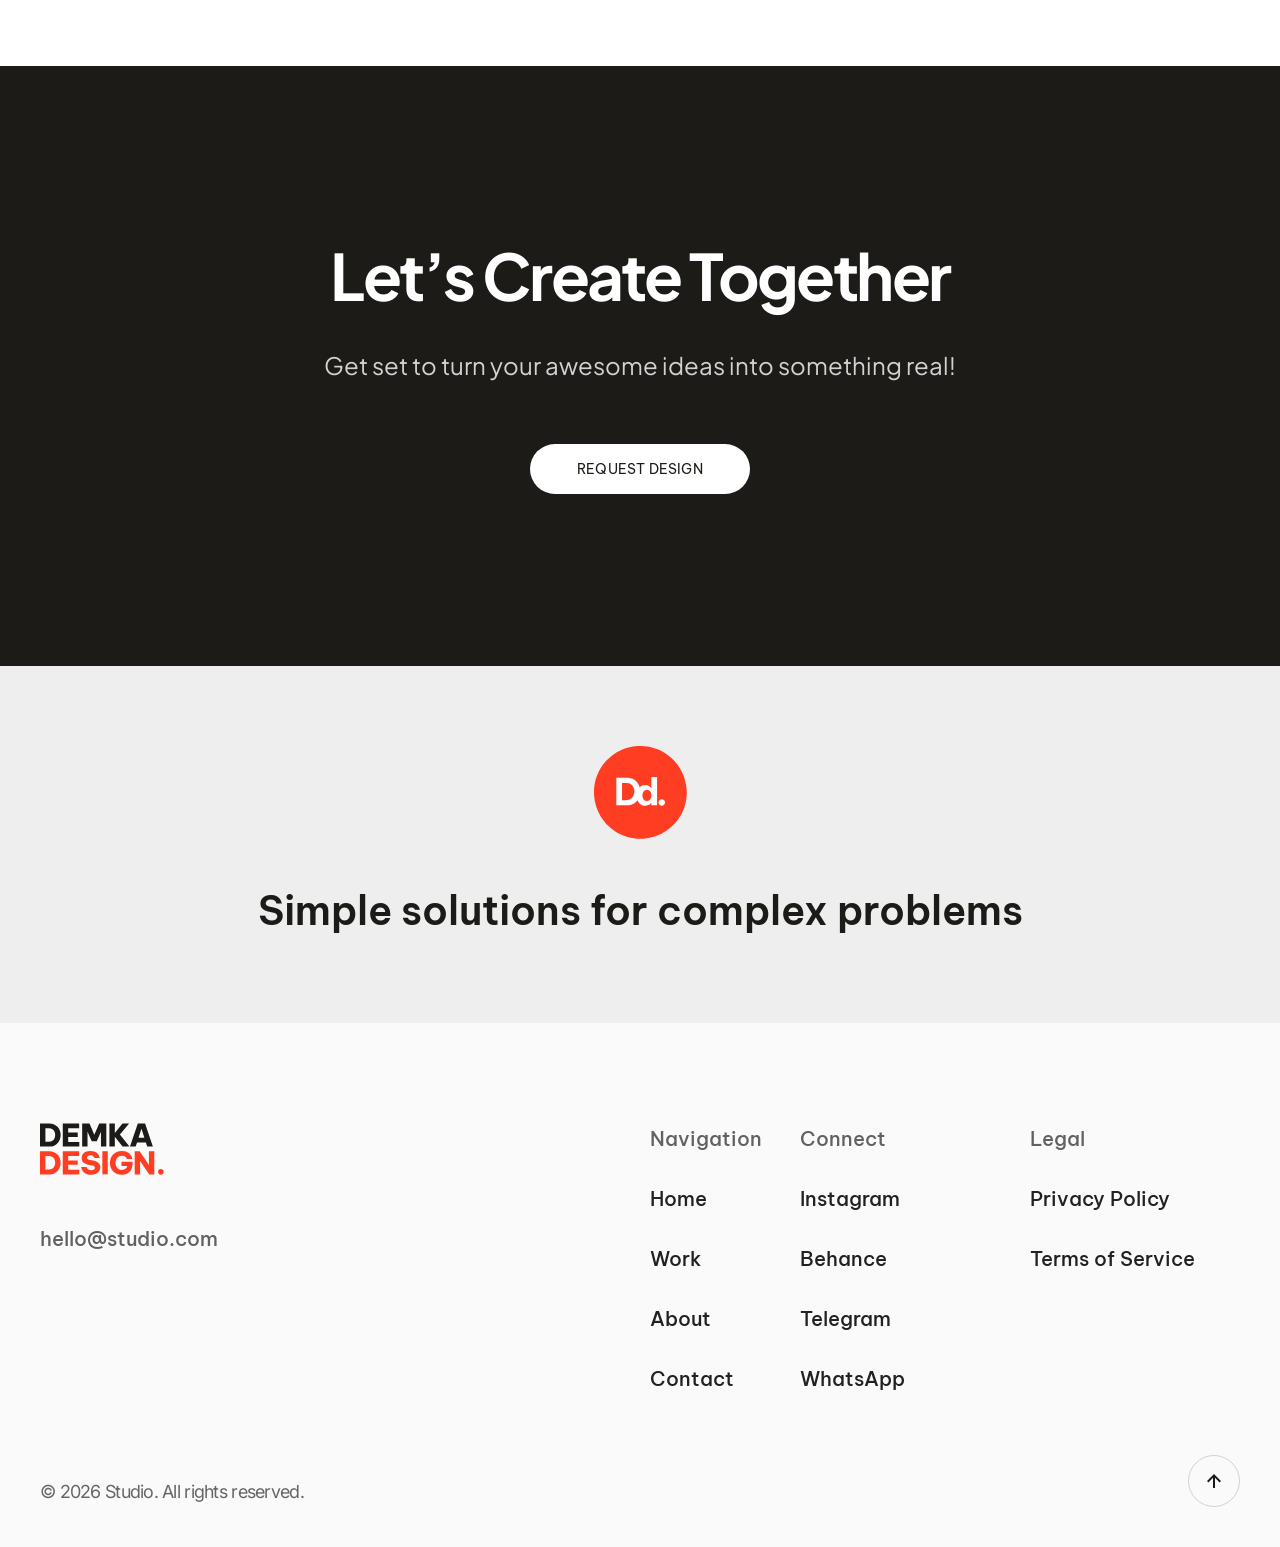
==== commit 25c625e3: "Add SVG and image assets for branding and process sections; update HTML and CSS for new content" ====
--- a/index.html
+++ b/index.html
@@ -7,7 +7,7 @@
     <link rel="preconnect" href="https://fonts.googleapis.com" />
     <link rel="preconnect" href="https://fonts.gstatic.com" crossorigin />
     <link
-      href="https://fonts.googleapis.com/css2?family=Be+Vietnam+Pro:wght@400;500;600;700&family=Inter:wght@400;500&display=swap"
+      href="https://fonts.googleapis.com/css2?family=Be+Vietnam+Pro:wght@400;500;600;700&family=Inter:wght@400;500&family=Plus+Jakarta+Sans:wght@400;700&display=swap"
       rel="stylesheet"
     />
     <link rel="stylesheet" href="./styles.css" />
@@ -263,6 +263,354 @@
           </div>
         </div>
       </section>
+
+      <section class="process" id="process" aria-labelledby="process-title">
+        <div class="process-inner">
+          <header class="section-header">
+            <span class="section-mark">Our Process</span>
+            <h2 class="section-title" id="process-title">How We Work</h2>
+            <p class="section-subtitle">A proven methodology that delivers exceptional results through collaboration and iteration</p>
+          </header>
+
+          <ol class="process-list">
+            <li class="process-step">
+              <span class="process-number" aria-hidden="true">01</span>
+              <div class="process-step-info">
+                <h3 class="process-step-title">Discovery</h3>
+                <p class="process-step-description">We start by understanding your goals, audience, and vision through collaborative workshops.</p>
+              </div>
+            </li>
+            <li class="process-step">
+              <span class="process-number" aria-hidden="true">02</span>
+              <div class="process-step-info">
+                <h3 class="process-step-title">Strategy</h3>
+                <p class="process-step-description">We develop a comprehensive strategy that aligns design decisions with business objectives.</p>
+              </div>
+            </li>
+            <li class="process-step">
+              <span class="process-number" aria-hidden="true">03</span>
+              <div class="process-step-info">
+                <h3 class="process-step-title">Design</h3>
+                <p class="process-step-description">Our team creates stunning visual designs and interactive prototypes for validation.</p>
+              </div>
+            </li>
+            <li class="process-step">
+              <span class="process-number" aria-hidden="true">04</span>
+              <div class="process-step-info">
+                <h3 class="process-step-title">Development</h3>
+                <p class="process-step-description">We bring designs to life with clean, performant code and meticulous attention to detail.</p>
+              </div>
+            </li>
+            <li class="process-step">
+              <span class="process-number" aria-hidden="true">05</span>
+              <div class="process-step-info">
+                <h3 class="process-step-title">Launch</h3>
+                <p class="process-step-description">We ensure a smooth launch and provide ongoing support to maximize your success.</p>
+              </div>
+            </li>
+          </ol>
+        </div>
+      </section>
+
+      <section class="about" id="about" aria-labelledby="about-title">
+        <div class="about-inner">
+          <div class="about-top">
+            <div class="about-info">
+              <span class="section-mark">About Studio</span>
+              <div class="about-copy">
+                <h2 class="about-title" id="about-title">We&rsquo;re a team<br />of creative minds</h2>
+                <p class="about-description">Founded in 2018, our studio brings together world-class designers and developers who share a passion for creating exceptional digital experiences.</p>
+                <p class="about-description">We believe in the power of design to transform businesses and create meaningful connections with audiences. Every project is an opportunity to push boundaries and craft something extraordinary.</p>
+              </div>
+              <a href="#contact" class="cta cta-outline about-cta">Let&rsquo;s Talk</a>
+            </div>
+            <div class="about-media">
+              <img class="about-image" src="./peopple.png" alt="Two people sharing a moment" loading="lazy" decoding="async" />
+            </div>
+          </div>
+
+          <ul class="stats-row">
+            <li class="stat stat--accent">
+              <img class="stat-icon" src="./Iconly/Regular/Outline/projects_delivered.svg" alt="" aria-hidden="true" loading="lazy" decoding="async" />
+              <p class="stat-label">Projects Delivered</p>
+              <p class="stat-value">150+</p>
+            </li>
+            <li class="stat stat--neutral">
+              <img class="stat-icon" src="./Iconly/Regular/Outline/happy_clients.svg" alt="" aria-hidden="true" loading="lazy" decoding="async" />
+              <p class="stat-label">Happy Clients</p>
+              <p class="stat-value">50+</p>
+            </li>
+            <li class="stat stat--lime">
+              <img class="stat-icon" src="./Iconly/Regular/Outline/experience.svg" alt="" aria-hidden="true" loading="lazy" decoding="async" />
+              <p class="stat-label">Years Experience</p>
+              <p class="stat-value">8+</p>
+            </li>
+          </ul>
+        </div>
+      </section>
+
+      <section class="pricing" id="pricing" aria-labelledby="pricing-title">
+        <div class="pricing-inner">
+          <header class="section-header">
+            <span class="section-mark">Pricing</span>
+            <h2 class="section-title" id="pricing-title">Flexible plans for every business</h2>
+            <p class="section-subtitle">Clear pricing, no hidden fees. Choose the plan that works best for your goals.</p>
+          </header>
+
+          <ul class="pricing-grid">
+            <li class="pricing-card">
+              <div class="pricing-card-main">
+                <div class="pricing-card-body">
+                  <div class="pricing-icon" aria-hidden="true">
+                    <img src="./paperclip.svg" alt="" loading="lazy" decoding="async" />
+                  </div>
+                  <h3 class="pricing-title">Full Project</h3>
+                  <p class="pricing-description">We handle the entire design process &mdash; from research to final UI.<br />Best for new products, MVPs, and full redesigns.</p>
+                  <ul class="pricing-features">
+                    <li class="pricing-feature">
+                      <svg class="pricing-check" viewBox="0 0 24 24" aria-hidden="true" focusable="false"><path d="M4.5 12.5l4.5 4.5L19.5 6.5" fill="none" stroke="currentColor" stroke-width="2.5" stroke-linecap="round" stroke-linejoin="round"/></svg>
+                      End-to-end process
+                    </li>
+                    <li class="pricing-feature">
+                      <svg class="pricing-check" viewBox="0 0 24 24" aria-hidden="true" focusable="false"><path d="M4.5 12.5l4.5 4.5L19.5 6.5" fill="none" stroke="currentColor" stroke-width="2.5" stroke-linecap="round" stroke-linejoin="round"/></svg>
+                      Clear scope
+                    </li>
+                    <li class="pricing-feature">
+                      <svg class="pricing-check" viewBox="0 0 24 24" aria-hidden="true" focusable="false"><path d="M4.5 12.5l4.5 4.5L19.5 6.5" fill="none" stroke="currentColor" stroke-width="2.5" stroke-linecap="round" stroke-linejoin="round"/></svg>
+                      Structured delivery
+                    </li>
+                  </ul>
+                </div>
+                <div class="pricing-price">
+                  <span class="pricing-price-value">$8,500</span>
+                </div>
+              </div>
+              <a href="#contact" class="cta pricing-cta">Start a Project</a>
+            </li>
+
+            <li class="pricing-card">
+              <div class="pricing-card-main">
+                <div class="pricing-card-body">
+                  <div class="pricing-icon" aria-hidden="true">
+                    <img src="./paperclip.svg" alt="" loading="lazy" decoding="async" />
+                  </div>
+                  <h3 class="pricing-title">Dedicated Team</h3>
+                  <p class="pricing-description">A design team integrated into your workflow for ongoing product development.<br />Ideal for long-term collaboration and scaling products.</p>
+                  <ul class="pricing-features">
+                    <li class="pricing-feature">
+                      <svg class="pricing-check" viewBox="0 0 24 24" aria-hidden="true" focusable="false"><path d="M4.5 12.5l4.5 4.5L19.5 6.5" fill="none" stroke="currentColor" stroke-width="2.5" stroke-linecap="round" stroke-linejoin="round"/></svg>
+                      Monthly collaboration
+                    </li>
+                    <li class="pricing-feature">
+                      <svg class="pricing-check" viewBox="0 0 24 24" aria-hidden="true" focusable="false"><path d="M4.5 12.5l4.5 4.5L19.5 6.5" fill="none" stroke="currentColor" stroke-width="2.5" stroke-linecap="round" stroke-linejoin="round"/></svg>
+                      Flexible scope
+                    </li>
+                    <li class="pricing-feature">
+                      <svg class="pricing-check" viewBox="0 0 24 24" aria-hidden="true" focusable="false"><path d="M4.5 12.5l4.5 4.5L19.5 6.5" fill="none" stroke="currentColor" stroke-width="2.5" stroke-linecap="round" stroke-linejoin="round"/></svg>
+                      Continuous support
+                    </li>
+                  </ul>
+                </div>
+                <div class="pricing-price">
+                  <span class="pricing-price-value">$2,500</span>
+                  <span class="pricing-price-period">/month</span>
+                </div>
+              </div>
+              <a href="#contact" class="cta pricing-cta">Start a Project</a>
+            </li>
+
+            <li class="pricing-card">
+              <div class="pricing-card-main">
+                <div class="pricing-card-body">
+                  <div class="pricing-icon" aria-hidden="true">
+                    <img src="./paperclip.svg" alt="" loading="lazy" decoding="async" />
+                  </div>
+                  <h3 class="pricing-title">On-Demand</h3>
+                  <p class="pricing-description">Flexible design support for specific tasks or quick iterations.<br />Perfect for small improvements, updates, or urgent needs</p>
+                  <ul class="pricing-features">
+                    <li class="pricing-feature">
+                      <svg class="pricing-check" viewBox="0 0 24 24" aria-hidden="true" focusable="false"><path d="M4.5 12.5l4.5 4.5L19.5 6.5" fill="none" stroke="currentColor" stroke-width="2.5" stroke-linecap="round" stroke-linejoin="round"/></svg>
+                      Hourly work
+                    </li>
+                    <li class="pricing-feature">
+                      <svg class="pricing-check" viewBox="0 0 24 24" aria-hidden="true" focusable="false"><path d="M4.5 12.5l4.5 4.5L19.5 6.5" fill="none" stroke="currentColor" stroke-width="2.5" stroke-linecap="round" stroke-linejoin="round"/></svg>
+                      Fast turnaround
+                    </li>
+                    <li class="pricing-feature">
+                      <svg class="pricing-check" viewBox="0 0 24 24" aria-hidden="true" focusable="false"><path d="M4.5 12.5l4.5 4.5L19.5 6.5" fill="none" stroke="currentColor" stroke-width="2.5" stroke-linecap="round" stroke-linejoin="round"/></svg>
+                      No long-term commitment
+                    </li>
+                  </ul>
+                </div>
+                <div class="pricing-price">
+                  <span class="pricing-price-value">$140</span>
+                  <span class="pricing-price-period">/hour</span>
+                </div>
+              </div>
+              <a href="#contact" class="cta pricing-cta">Start a Project</a>
+            </li>
+          </ul>
+        </div>
+      </section>
+
+      <section class="testimonials" id="testimonials" aria-labelledby="testimonials-title">
+        <div class="testimonials-inner">
+          <header class="section-header">
+            <span class="section-mark">Client Testimonials</span>
+            <h2 class="section-title" id="testimonials-title">What Clients Say</h2>
+            <p class="section-subtitle">Don&rsquo;t just take our word for it&mdash;hear from the brands we&rsquo;ve had the privilege to work with</p>
+          </header>
+
+          <div class="testimonials-viewport">
+            <ul class="testimonials-track">
+              <li class="testimonial-card testimonial-card--light">
+                <svg class="testimonial-quote" viewBox="0 0 24 24" aria-hidden="true" focusable="false">
+                  <path fill-rule="evenodd" clip-rule="evenodd" d="M6.5 8.5c-1.5 0-2.5 1-2.5 2.5 0 1.47 1 2.5 2.5 2.5s2.5-1.03 2.5-2.5v-.27c0-3.2-2-4.74-5-4.74v2c2.05 0 3 1.4 3 2.51ZM16.5 8.5c-1.5 0-2.5 1-2.5 2.5 0 1.47 1 2.5 2.5 2.5s2.5-1.03 2.5-2.5v-.27c0-3.2-2-4.74-5-4.74v2c2.05 0 3 1.4 3 2.51Z" fill="currentColor"/>
+                </svg>
+                <p class="testimonial-text">The team&rsquo;s multidisciplinary skills blew us away. From AR to 3D animation, they delivered a seamless project that exceeded expectations.</p>
+                <div class="testimonial-author">
+                  <img class="testimonial-avatar" src="./face_rounded.png" alt="" loading="lazy" decoding="async" />
+                  <div class="testimonial-meta">
+                    <p class="testimonial-name">David Kim</p>
+                    <hr class="testimonial-divider" aria-hidden="true" />
+                    <p class="testimonial-role">Creative Director at Horizon</p>
+                  </div>
+                </div>
+              </li>
+
+              <li class="testimonial-card">
+                <svg class="testimonial-quote" viewBox="0 0 24 24" aria-hidden="true" focusable="false">
+                  <path fill-rule="evenodd" clip-rule="evenodd" d="M6.5 8.5c-1.5 0-2.5 1-2.5 2.5 0 1.47 1 2.5 2.5 2.5s2.5-1.03 2.5-2.5v-.27c0-3.2-2-4.74-5-4.74v2c2.05 0 3 1.4 3 2.51ZM16.5 8.5c-1.5 0-2.5 1-2.5 2.5 0 1.47 1 2.5 2.5 2.5s2.5-1.03 2.5-2.5v-.27c0-3.2-2-4.74-5-4.74v2c2.05 0 3 1.4 3 2.51Z" fill="currentColor"/>
+                </svg>
+                <p class="testimonial-text">Working with Studio was transformative. They understood our vision and delivered a brand identity that exceeded all expectations</p>
+                <div class="testimonial-author">
+                  <img class="testimonial-avatar" src="./face_rounded.png" alt="" loading="lazy" decoding="async" />
+                  <div class="testimonial-meta">
+                    <p class="testimonial-name">Olivia White</p>
+                    <hr class="testimonial-divider" aria-hidden="true" />
+                    <p class="testimonial-role">Operations Lead at Flow Digital</p>
+                  </div>
+                </div>
+              </li>
+
+              <li class="testimonial-card">
+                <svg class="testimonial-quote" viewBox="0 0 24 24" aria-hidden="true" focusable="false">
+                  <path fill-rule="evenodd" clip-rule="evenodd" d="M6.5 8.5c-1.5 0-2.5 1-2.5 2.5 0 1.47 1 2.5 2.5 2.5s2.5-1.03 2.5-2.5v-.27c0-3.2-2-4.74-5-4.74v2c2.05 0 3 1.4 3 2.51ZM16.5 8.5c-1.5 0-2.5 1-2.5 2.5 0 1.47 1 2.5 2.5 2.5s2.5-1.03 2.5-2.5v-.27c0-3.2-2-4.74-5-4.74v2c2.05 0 3 1.4 3 2.51Z" fill="currentColor"/>
+                </svg>
+                <p class="testimonial-text">The team&rsquo;s expertise in UX design completely revolutionized our product. User engagement increased by 300% after the redesign.</p>
+                <div class="testimonial-author">
+                  <img class="testimonial-avatar" src="./face_rounded.png" alt="" loading="lazy" decoding="async" />
+                  <div class="testimonial-meta">
+                    <p class="testimonial-name">Olivia White</p>
+                    <hr class="testimonial-divider" aria-hidden="true" />
+                    <p class="testimonial-role">Operations Lead at Flow Digital</p>
+                  </div>
+                </div>
+              </li>
+
+              <li class="testimonial-card">
+                <svg class="testimonial-quote" viewBox="0 0 24 24" aria-hidden="true" focusable="false">
+                  <path fill-rule="evenodd" clip-rule="evenodd" d="M6.5 8.5c-1.5 0-2.5 1-2.5 2.5 0 1.47 1 2.5 2.5 2.5s2.5-1.03 2.5-2.5v-.27c0-3.2-2-4.74-5-4.74v2c2.05 0 3 1.4 3 2.51ZM16.5 8.5c-1.5 0-2.5 1-2.5 2.5 0 1.47 1 2.5 2.5 2.5s2.5-1.03 2.5-2.5v-.27c0-3.2-2-4.74-5-4.74v2c2.05 0 3 1.4 3 2.51Z" fill="currentColor"/>
+                </svg>
+                <p class="testimonial-text">Professional, creative, and always ahead of schedule. Studio brought our e-commerce platform to life with a design that&rsquo;s both beautiful and conversion-focused</p>
+                <div class="testimonial-author">
+                  <img class="testimonial-avatar" src="./face_rounded.png" alt="" loading="lazy" decoding="async" />
+                  <div class="testimonial-meta">
+                    <p class="testimonial-name">Olivia White</p>
+                    <hr class="testimonial-divider" aria-hidden="true" />
+                    <p class="testimonial-role">Operations Lead at Flow Digital</p>
+                  </div>
+                </div>
+              </li>
+
+              <li class="testimonial-card testimonial-card--light">
+                <svg class="testimonial-quote" viewBox="0 0 24 24" aria-hidden="true" focusable="false">
+                  <path fill-rule="evenodd" clip-rule="evenodd" d="M6.5 8.5c-1.5 0-2.5 1-2.5 2.5 0 1.47 1 2.5 2.5 2.5s2.5-1.03 2.5-2.5v-.27c0-3.2-2-4.74-5-4.74v2c2.05 0 3 1.4 3 2.51ZM16.5 8.5c-1.5 0-2.5 1-2.5 2.5 0 1.47 1 2.5 2.5 2.5s2.5-1.03 2.5-2.5v-.27c0-3.2-2-4.74-5-4.74v2c2.05 0 3 1.4 3 2.51Z" fill="currentColor"/>
+                </svg>
+                <p class="testimonial-text">Their designs don&rsquo;t just look great; they perform. Since launch, our platform saw a 160% increase in user retention.</p>
+                <div class="testimonial-author">
+                  <img class="testimonial-avatar" src="./face_rounded.png" alt="" loading="lazy" decoding="async" />
+                  <div class="testimonial-meta">
+                    <p class="testimonial-name">Noah Williams</p>
+                    <hr class="testimonial-divider" aria-hidden="true" />
+                    <p class="testimonial-role">CTO at SphereWorks</p>
+                  </div>
+                </div>
+              </li>
+            </ul>
+          </div>
+        </div>
+      </section>
+
+      <section class="final-cta" id="contact" aria-labelledby="final-cta-title">
+        <div class="final-cta-inner">
+          <div class="final-cta-copy">
+            <h2 class="final-cta-title" id="final-cta-title">Let&rsquo;s Create Together</h2>
+            <p class="final-cta-subtitle">Get set to turn your awesome ideas into something real!</p>
+          </div>
+          <a href="#contact" class="final-cta-button">Request design</a>
+        </div>
+      </section>
+
+      <section class="studio-tagline" aria-labelledby="studio-tagline-title">
+        <div class="studio-tagline-inner">
+          <img class="studio-tagline-mark" src="./brand_icon.svg" alt="Demka Design mark" width="93" height="93" />
+          <h2 class="studio-tagline-title" id="studio-tagline-title">Simple solutions for complex problems</h2>
+        </div>
+      </section>
+
+      <footer class="site-footer" aria-labelledby="site-footer-title">
+        <h2 class="sr-only" id="site-footer-title">Site footer</h2>
+        <div class="site-footer-inner">
+          <div class="site-footer-top">
+            <div class="site-footer-brand">
+              <a class="site-footer-logo" href="/" aria-label="Demka Design — home">
+                <img src="./bottom_logo.svg" alt="Demka Design" width="124" height="52" />
+              </a>
+              <a class="site-footer-email" href="mailto:hello@studio.com">hello@studio.com</a>
+            </div>
+
+            <div class="site-footer-columns">
+              <nav class="site-footer-column" aria-labelledby="footer-col-navigation">
+                <p class="site-footer-column-title" id="footer-col-navigation">Navigation</p>
+                <ul class="site-footer-links">
+                  <li><a href="#hero">Home</a></li>
+                  <li><a href="#work">Work</a></li>
+                  <li><a href="#about">About</a></li>
+                  <li><a href="#contact">Contact</a></li>
+                </ul>
+              </nav>
+
+              <nav class="site-footer-column" aria-labelledby="footer-col-connect">
+                <p class="site-footer-column-title" id="footer-col-connect">Connect</p>
+                <ul class="site-footer-links">
+                  <li><a href="https://instagram.com" target="_blank" rel="noopener noreferrer">Instagram</a></li>
+                  <li><a href="https://behance.net" target="_blank" rel="noopener noreferrer">Behance</a></li>
+                  <li><a href="https://t.me" target="_blank" rel="noopener noreferrer">Telegram</a></li>
+                  <li><a href="https://wa.me" target="_blank" rel="noopener noreferrer">WhatsApp</a></li>
+                </ul>
+              </nav>
+
+              <nav class="site-footer-column" aria-labelledby="footer-col-legal">
+                <p class="site-footer-column-title" id="footer-col-legal">Legal</p>
+                <ul class="site-footer-links">
+                  <li><a href="#privacy">Privacy Policy</a></li>
+                  <li><a href="#terms">Terms of Service</a></li>
+                </ul>
+              </nav>
+            </div>
+          </div>
+
+          <div class="site-footer-bottom">
+            <p class="site-footer-copyright">&copy; 2026 Studio. All rights reserved.</p>
+            <a class="site-footer-top-link" href="#top" aria-label="Back to top">
+              <svg viewBox="0 0 24 24" aria-hidden="true" focusable="false">
+                <path d="M12 5l-7 7 1.41 1.41L11 8.83V19h2V8.83l4.59 4.58L19 12z" fill="currentColor"/>
+              </svg>
+            </a>
+          </div>
+        </div>
+      </footer>
     </div>
   </body>
 </html>
--- a/styles.css
+++ b/styles.css
@@ -150,6 +150,10 @@
 }
 
 .cta {
+  display: inline-flex;
+  align-items: center;
+  justify-content: center;
+  box-sizing: border-box;
   border: none;
   cursor: pointer;
   font-family: inherit;
@@ -157,6 +161,8 @@
   font-weight: 400;
   letter-spacing: 0.2px;
   line-height: 1.6;
+  text-align: center;
+  text-decoration: none;
   text-transform: uppercase;
   color: var(--button-fg);
   background: #ffffff;
@@ -587,21 +593,854 @@
   justify-self: end;
   width: 280px;
   height: 280px;
-  padding: 15%; /* so the icon itself renders at ~194px (Figma ratio) */
   box-sizing: border-box;
   display: flex;
   align-items: center;
   justify-content: center;
 }
 
+/* Explicit pixel sizes per Figma spec — relying on percentages here is
+   unreliable because each SVG has a different intrinsic viewBox size,
+   which leads to inconsistent rendering with object-fit: contain. */
 .service-card-icon svg,
 .service-card-icon img {
-  width: 100%;
-  height: 100%;
-  max-width: 100%;
-  max-height: 100%;
+  width: 194px;
+  height: 194px;
   object-fit: contain;
   display: block;
+}
+
+/* How We Work — Figma node 40004121:13045 */
+.process {
+  background: #ffffff;
+  padding: clamp(80px, 10vw, 120px) clamp(20px, 5vw, 120px);
+}
+
+.process-inner {
+  max-width: 1200px;
+  margin: 0 auto;
+  display: flex;
+  flex-direction: column;
+  gap: clamp(64px, 8vw, 120px);
+}
+
+.process-list {
+  list-style: none;
+  margin: 0;
+  padding: 0;
+  width: 100%;
+  display: flex;
+  flex-direction: column;
+}
+
+.process-step {
+  display: flex;
+  align-items: flex-start;
+  gap: 32px;
+  padding-block: clamp(40px, 6vw, 80px);
+}
+
+.process-step:first-child {
+  padding-top: 0;
+}
+
+.process-step:last-child {
+  padding-bottom: 0;
+}
+
+.process-step + .process-step {
+  border-top: 1px solid rgba(28, 27, 23, 0.12);
+}
+
+.process-number {
+  flex: 0 0 auto;
+  width: 175px;
+  text-align: right;
+  font-family: "Be Vietnam Pro", "Inter", system-ui, sans-serif;
+  font-size: clamp(72px, 10vw, 120px);
+  font-weight: 800;
+  line-height: 1;
+  letter-spacing: -0.06em;
+  color: #1c1b17;
+}
+
+.process-step-info {
+  flex: 1 1 0;
+  min-width: 0;
+  display: flex;
+  flex-direction: column;
+  gap: 12px;
+  /* Align text-baseline with the big number's cap height */
+  padding-top: clamp(12px, 2vw, 24px);
+}
+
+.process-step-title {
+  margin: 0;
+  font-family: "Be Vietnam Pro", "Inter", system-ui, sans-serif;
+  font-size: clamp(32px, 4vw, 52px);
+  font-weight: 700;
+  line-height: 1.6;
+  color: #212121;
+}
+
+.process-step-description {
+  margin: 0;
+  max-width: 720px;
+  font-family: "Be Vietnam Pro", "Inter", system-ui, sans-serif;
+  font-size: 18px;
+  font-weight: 400;
+  line-height: 1.6;
+  letter-spacing: 0.2px;
+  color: #616161;
+}
+
+/* About Studio — Figma node 40004121:13122
+   Two-column top (copy + image), then a 3-card stats row. */
+.about {
+  background: #ffffff;
+  padding: clamp(80px, 10vw, 120px) clamp(20px, 5vw, 120px);
+}
+
+.about-inner {
+  max-width: 1440px;
+  margin: 0 auto;
+  display: flex;
+  flex-direction: column;
+  gap: 16px;
+}
+
+.about-top {
+  display: flex;
+  gap: clamp(32px, 6vw, 80px);
+  align-items: center;
+  width: 100%;
+  max-width: 1200px;
+  margin: 0 auto;
+}
+
+.about-info {
+  flex: 0 0 auto;
+  width: 406px;
+  max-width: 100%;
+  display: flex;
+  flex-direction: column;
+  align-items: flex-start;
+  gap: 24px;
+}
+
+.about-copy {
+  display: flex;
+  flex-direction: column;
+  gap: 12px;
+  width: 100%;
+}
+
+.about-title {
+  margin: 0;
+  font-family: "Inter", "Be Vietnam Pro", system-ui, sans-serif;
+  font-size: clamp(36px, 5vw, 52px);
+  font-weight: 600;
+  line-height: 1.3;
+  letter-spacing: -0.04em;
+  color: #000000;
+}
+
+.about-description {
+  margin: 0;
+  font-family: "Inter", "Be Vietnam Pro", system-ui, sans-serif;
+  font-size: clamp(16px, 1.5vw, 20px);
+  font-weight: 400;
+  line-height: 1.6;
+  letter-spacing: -0.04em;
+  color: #666666;
+}
+
+.about-cta {
+  width: 240px;
+  min-width: 0;
+}
+
+.about-media {
+  flex: 1 1 0;
+  min-width: 0;
+  display: flex;
+  justify-content: flex-end;
+}
+
+.about-image {
+  display: block;
+  width: 100%;
+  max-width: 714px;
+  aspect-ratio: 1 / 1;
+  height: auto;
+  object-fit: cover;
+  object-position: center;
+}
+
+/* Stats cards row */
+.stats-row {
+  list-style: none;
+  margin: 0;
+  padding: 0;
+  display: flex;
+  gap: 16px;
+  align-items: stretch;
+  width: 100%;
+  max-width: 1200px;
+  margin-inline: auto;
+}
+
+.stat {
+  flex: 1 1 0;
+  min-width: 0;
+  min-height: 300px;
+  padding: 28px;
+  display: flex;
+  flex-direction: column;
+  gap: 24px;
+  align-items: flex-start;
+  justify-content: flex-end;
+}
+
+.stat--accent {
+  background: #fe3d22;
+  color: #ffffff;
+  flex: 0 0 464px;
+  max-width: 464px;
+}
+
+.stat--neutral {
+  background: #f5f5f5;
+  color: #212121;
+}
+
+.stat--lime {
+  background: #d5fc47;
+  color: #212121;
+}
+
+.stat-icon {
+  display: block;
+  width: 40px;
+  height: 40px;
+  object-fit: contain;
+}
+
+.stat-label {
+  margin: 0;
+  font-family: "Be Vietnam Pro", "Inter", system-ui, sans-serif;
+  font-size: 24px;
+  font-weight: 500;
+  line-height: 1.6;
+  color: inherit;
+}
+
+.stat-value {
+  margin: 0;
+  font-family: "Be Vietnam Pro", "Inter", system-ui, sans-serif;
+  font-size: clamp(72px, 10vw, 120px);
+  font-weight: 800;
+  line-height: 1;
+  letter-spacing: -0.06em;
+  color: inherit;
+}
+
+/* Pricing — Figma node 40004121:13140 */
+.pricing {
+  background: #f5f5f5;
+  padding: clamp(80px, 10vw, 120px) clamp(20px, 5vw, 120px);
+}
+
+.pricing-inner {
+  max-width: 1200px;
+  margin: 0 auto;
+  display: flex;
+  flex-direction: column;
+  align-items: center;
+  gap: clamp(48px, 6vw, 64px);
+}
+
+.pricing-grid {
+  list-style: none;
+  margin: 0;
+  padding: 0;
+  width: 100%;
+  display: flex;
+  justify-content: space-between;
+  align-items: stretch;
+  gap: 24px;
+}
+
+.pricing-card {
+  flex: 1 1 0;
+  min-width: 0;
+  max-width: 384px;
+  min-height: 646px;
+  padding: 24px;
+  background: #fafafa;
+  display: flex;
+  flex-direction: column;
+  gap: 24px;
+  color: var(--ink);
+}
+
+.pricing-card-main {
+  flex: 1 1 auto;
+  min-height: 0;
+  display: flex;
+  flex-direction: column;
+  justify-content: space-between;
+  gap: 24px;
+}
+
+.pricing-card-body {
+  display: flex;
+  flex-direction: column;
+  align-items: flex-start;
+  gap: 24px;
+}
+
+.pricing-icon {
+  width: 64px;
+  height: 64px;
+  border-radius: 50%;
+  background: #1c1b17;
+  display: flex;
+  align-items: center;
+  justify-content: center;
+  flex-shrink: 0;
+}
+
+.pricing-icon img {
+  width: 26px;
+  height: auto;
+  display: block;
+}
+
+.pricing-title {
+  margin: 0;
+  font-family: "Be Vietnam Pro", "Inter", system-ui, sans-serif;
+  font-size: 32px;
+  font-weight: 600;
+  line-height: 1.6;
+  color: #1c1b17;
+}
+
+.pricing-description {
+  margin: 0;
+  font-family: "Be Vietnam Pro", "Inter", system-ui, sans-serif;
+  font-size: 18px;
+  font-weight: 400;
+  line-height: 1.6;
+  letter-spacing: 0.2px;
+  color: #616161;
+}
+
+.pricing-features {
+  list-style: none;
+  margin: 0;
+  padding: 0;
+  width: 100%;
+  display: flex;
+  flex-direction: column;
+  gap: 12px;
+}
+
+.pricing-feature {
+  display: flex;
+  align-items: center;
+  gap: 16px;
+  font-family: "Inter", "Be Vietnam Pro", system-ui, sans-serif;
+  font-size: 18px;
+  font-weight: 400;
+  line-height: 1.6;
+  letter-spacing: -0.04em;
+  color: #4e4e4e;
+}
+
+.pricing-check {
+  flex: 0 0 24px;
+  width: 24px;
+  height: 24px;
+  color: #fe3d22;
+}
+
+.pricing-price {
+  display: flex;
+  align-items: baseline;
+  gap: 12px;
+  width: 100%;
+}
+
+.pricing-price-value {
+  font-family: "Be Vietnam Pro", "Inter", system-ui, sans-serif;
+  font-size: 40px;
+  font-weight: 500;
+  line-height: 1.6;
+  color: #1c1b17;
+}
+
+.pricing-price-period {
+  font-family: "Be Vietnam Pro", "Inter", system-ui, sans-serif;
+  font-size: 16px;
+  font-weight: 400;
+  line-height: 1.6;
+  letter-spacing: 0.2px;
+  color: #616161;
+}
+
+/* Dark pill CTA used inside the pricing cards */
+.pricing-cta {
+  width: 100%;
+  min-width: 0;
+  padding: 12px;
+  background: #1c1b17;
+  color: #ffffff;
+  font-size: 12px;
+  font-weight: 700;
+  box-shadow: none;
+}
+
+.pricing-cta:hover {
+  background: #000000;
+  color: #ffffff;
+  box-shadow: 0 8px 28px rgba(0, 0, 0, 0.18);
+}
+
+/* Testimonials — Figma node 40004121:13147
+   A row of 5 cards (wider than viewport) centered with fade masks on both
+   edges. The row's natural width exceeds the container and overflows equally
+   on each side thanks to flex + justify-content: center. */
+.testimonials {
+  background: #ffffff;
+  padding: clamp(80px, 10vw, 120px) clamp(20px, 5vw, 120px);
+  display: flex;
+  justify-content: center;
+}
+
+.testimonials-inner {
+  width: 100%;
+  max-width: 1200px;
+  display: flex;
+  flex-direction: column;
+  align-items: center;
+  gap: clamp(48px, 6vw, 64px);
+}
+
+.testimonials-viewport {
+  position: relative;
+  width: 100%;
+  display: flex;
+  justify-content: center;
+  overflow: hidden;
+}
+
+.testimonials-track {
+  list-style: none;
+  margin: 0;
+  padding: 0;
+  display: flex;
+  flex-wrap: nowrap;
+  gap: 32px;
+  flex-shrink: 0;
+}
+
+/* Fade masks on the left and right edges */
+.testimonials-viewport::before,
+.testimonials-viewport::after {
+  content: "";
+  position: absolute;
+  top: 0;
+  bottom: 0;
+  width: 110px;
+  pointer-events: none;
+  z-index: 2;
+}
+
+.testimonials-viewport::before {
+  left: 0;
+  background: linear-gradient(
+    to right,
+    #ffffff 0%,
+    rgba(255, 255, 255, 0) 100%
+  );
+}
+
+.testimonials-viewport::after {
+  right: 0;
+  background: linear-gradient(
+    to left,
+    #ffffff 0%,
+    rgba(255, 255, 255, 0) 100%
+  );
+}
+
+.testimonial-card {
+  flex: 0 0 auto;
+  width: 400px;
+  height: 520px;
+  padding: 32px;
+  background: #f5f5f5;
+  display: flex;
+  flex-direction: column;
+  justify-content: space-between;
+  gap: 24px;
+  overflow: hidden;
+  box-sizing: border-box;
+}
+
+.testimonial-card--light {
+  background: #fafafa;
+}
+
+.testimonial-quote {
+  width: 40px;
+  height: 40px;
+  color: #1c1b17;
+  flex-shrink: 0;
+}
+
+.testimonial-text {
+  margin: 0;
+  font-family: "Inter", "Be Vietnam Pro", system-ui, sans-serif;
+  font-size: 24px;
+  font-weight: 500;
+  line-height: 1.6;
+  letter-spacing: -0.04em;
+  color: #1c1b17;
+  flex: 1 1 auto;
+  display: -webkit-box;
+  -webkit-line-clamp: 6;
+  -webkit-box-orient: vertical;
+  overflow: hidden;
+}
+
+.testimonial-author {
+  display: flex;
+  flex-direction: column;
+  align-items: flex-start;
+  gap: 20px;
+  width: 100%;
+}
+
+.testimonial-avatar {
+  width: 64px;
+  height: 64px;
+  border-radius: 50%;
+  object-fit: cover;
+  display: block;
+}
+
+.testimonial-meta {
+  width: 100%;
+  display: flex;
+  flex-direction: column;
+  gap: 6px;
+}
+
+.testimonial-name {
+  margin: 0;
+  font-family: "Inter", "Be Vietnam Pro", system-ui, sans-serif;
+  font-size: 20px;
+  font-weight: 500;
+  line-height: 1.6;
+  letter-spacing: -0.04em;
+  color: #4e4e4e;
+}
+
+.testimonial-divider {
+  width: 100%;
+  height: 0;
+  margin: 0;
+  border: 0;
+  border-top: 1px solid #d2d2d2;
+}
+
+.testimonial-role {
+  margin: 0;
+  font-family: "Inter", "Be Vietnam Pro", system-ui, sans-serif;
+  font-size: 18px;
+  font-weight: 400;
+  line-height: 1.6;
+  letter-spacing: -0.04em;
+  color: #808080;
+}
+
+/* Final CTA — Figma node 40004121:13159
+   Dark full-width block with centered heading, subtitle, and white pill button. */
+.final-cta {
+  background: #1c1b17;
+  padding: clamp(80px, 10vw, 120px);
+  min-height: 600px;
+  display: flex;
+  align-items: center;
+  justify-content: center;
+}
+
+.final-cta-inner {
+  width: 100%;
+  max-width: 1200px;
+  display: flex;
+  flex-direction: column;
+  align-items: center;
+  gap: 60px;
+  text-align: center;
+}
+
+.final-cta-copy {
+  display: flex;
+  flex-direction: column;
+  gap: 32px;
+  width: 100%;
+}
+
+.final-cta-title {
+  margin: 0;
+  font-family: "Plus Jakarta Sans", "Inter", system-ui, sans-serif;
+  font-size: clamp(40px, 5vw, 64px);
+  font-weight: 700;
+  line-height: 1.2;
+  letter-spacing: -0.04em;
+  color: #ffffff;
+}
+
+.final-cta-subtitle {
+  margin: 0;
+  font-family: "Plus Jakarta Sans", "Inter", system-ui, sans-serif;
+  font-size: clamp(18px, 2vw, 24px);
+  font-weight: 400;
+  line-height: 1.6;
+  color: #d2d2d2;
+}
+
+.final-cta-button {
+  display: inline-flex;
+  align-items: center;
+  justify-content: center;
+  width: 220px;
+  padding: 14px;
+  border-radius: 1000px;
+  background: #ffffff;
+  color: #1c1b17;
+  font-family: "Be Vietnam Pro", "Inter", system-ui, sans-serif;
+  font-size: 14px;
+  font-weight: 400;
+  letter-spacing: 0.2px;
+  line-height: 1.6;
+  text-transform: uppercase;
+  text-decoration: none;
+  box-sizing: border-box;
+  transition: background 0.2s ease, color 0.2s ease;
+}
+
+.final-cta-button:hover,
+.final-cta-button:focus-visible {
+  background: #fe3d22;
+  color: #ffffff;
+}
+
+/* Studio tagline — Figma node 40004121:13160
+   Soft-grey band with brand mark and a centered one-liner. */
+.studio-tagline {
+  background: #eeeeee;
+  padding: 80px clamp(20px, 5vw, 120px);
+  display: flex;
+  justify-content: center;
+}
+
+.studio-tagline-inner {
+  width: 100%;
+  max-width: 1200px;
+  display: flex;
+  flex-direction: column;
+  align-items: center;
+  gap: 40px;
+  text-align: center;
+}
+
+.studio-tagline-mark {
+  width: 93px;
+  height: 93px;
+  display: block;
+}
+
+.studio-tagline-title {
+  margin: 0;
+  font-family: "Be Vietnam Pro", "Inter", system-ui, sans-serif;
+  font-size: clamp(28px, 3.5vw, 40px);
+  font-weight: 600;
+  line-height: 1.6;
+  color: #1c1b17;
+  max-width: 900px;
+}
+
+/* Footer — Figma node 40004121:13161 */
+.site-footer {
+  background: #fafafa;
+  padding: 100px 40px 40px;
+}
+
+.sr-only {
+  position: absolute;
+  width: 1px;
+  height: 1px;
+  padding: 0;
+  margin: -1px;
+  overflow: hidden;
+  clip: rect(0, 0, 0, 0);
+  white-space: nowrap;
+  border: 0;
+}
+
+.site-footer-inner {
+  max-width: 1360px;
+  margin-inline: auto;
+  display: flex;
+  flex-direction: column;
+  gap: 60px;
+}
+
+.site-footer-top {
+  display: flex;
+  gap: 20px;
+  align-items: flex-start;
+}
+
+.site-footer-brand {
+  flex: 1 1 0;
+  min-width: 0;
+  align-self: stretch;
+  display: flex;
+  flex-direction: column;
+  gap: 48px;
+}
+
+.site-footer-logo {
+  display: inline-flex;
+  align-items: center;
+  line-height: 0;
+  width: 124px;
+  height: 52px;
+}
+
+.site-footer-logo img {
+  display: block;
+  width: 124px;
+  height: 52px;
+}
+
+.site-footer-email {
+  font-family: "Be Vietnam Pro", "Inter", system-ui, sans-serif;
+  font-size: 20px;
+  font-weight: 500;
+  line-height: 1.6;
+  color: #616161;
+  text-decoration: none;
+  transition: color 0.2s ease;
+}
+
+.site-footer-email:hover,
+.site-footer-email:focus-visible {
+  color: #1c1b17;
+}
+
+.site-footer-columns {
+  flex: 1 1 0;
+  min-width: 0;
+  display: flex;
+  gap: 20px;
+  align-items: flex-start;
+}
+
+.site-footer-column {
+  flex: 1 1 0;
+  min-width: 0;
+  display: flex;
+  flex-direction: column;
+  gap: 28px;
+}
+
+.site-footer-column:nth-child(2),
+.site-footer-column:nth-child(3) {
+  flex: 0 0 auto;
+  width: 210px;
+}
+
+.site-footer-column-title {
+  margin: 0;
+  font-family: "Be Vietnam Pro", "Inter", system-ui, sans-serif;
+  font-size: 20px;
+  font-weight: 500;
+  line-height: 1.6;
+  color: #616161;
+}
+
+.site-footer-links {
+  list-style: none;
+  margin: 0;
+  padding: 0;
+  display: flex;
+  flex-direction: column;
+  gap: 28px;
+}
+
+.site-footer-links a {
+  font-family: "Be Vietnam Pro", "Inter", system-ui, sans-serif;
+  font-size: 20px;
+  font-weight: 500;
+  line-height: 1.6;
+  color: #212121;
+  text-decoration: none;
+  transition: color 0.2s ease;
+}
+
+.site-footer-links a:hover,
+.site-footer-links a:focus-visible {
+  color: #fe3d22;
+}
+
+.site-footer-bottom {
+  display: flex;
+  gap: 20px;
+  align-items: flex-end;
+  justify-content: space-between;
+}
+
+.site-footer-copyright {
+  margin: 0;
+  flex: 1 1 0;
+  min-width: 0;
+  font-family: "Inter", "Be Vietnam Pro", system-ui, sans-serif;
+  font-size: 18px;
+  font-weight: 400;
+  line-height: 1.6;
+  letter-spacing: -0.04em;
+  color: #666666;
+}
+
+.site-footer-top-link {
+  display: inline-flex;
+  align-items: center;
+  justify-content: center;
+  width: 52px;
+  height: 52px;
+  border-radius: 100px;
+  border: 1px solid #d2d2d2;
+  color: #1c1b17;
+  background: transparent;
+  transition: background 0.2s ease, color 0.2s ease, border-color 0.2s ease;
+}
+
+.site-footer-top-link svg {
+  width: 24px;
+  height: 24px;
+}
+
+.site-footer-top-link:hover,
+.site-footer-top-link:focus-visible {
+  background: #1c1b17;
+  color: #ffffff;
+  border-color: #1c1b17;
 }
 
 /* Tablet: collapse nav to single column, keep desktop hero sizes */
@@ -663,12 +1502,85 @@
     justify-self: center;
     width: 140px;
     height: 140px;
-    padding: 15%;
+  }
+
+  .service-card-icon svg,
+  .service-card-icon img {
+    width: 97px;
+    height: 97px;
   }
 
   .service-list {
     grid-column: 1;
     grid-row: 3;
+  }
+
+  /* About — stack copy and image on tablet, collapse lime card off the
+     464px fixed width so all 3 stats share the row evenly. */
+  .about-top {
+    flex-direction: column;
+    align-items: stretch;
+  }
+
+  .about-info {
+    width: 100%;
+  }
+
+  .about-media {
+    justify-content: center;
+  }
+
+  .about-image {
+    max-width: 100%;
+  }
+
+  .stat--accent {
+    flex: 1 1 0;
+    max-width: none;
+  }
+
+  /* Pricing — stack cards vertically on narrow viewports */
+  .pricing-grid {
+    flex-direction: column;
+    align-items: center;
+    gap: 20px;
+  }
+
+  .pricing-card {
+    flex: 0 0 auto;
+    width: 100%;
+    max-width: 480px;
+  }
+
+  /* Testimonials tablet: keep the row centered with fade masks,
+     let cards stay at desktop size so the edges are still hinted at. */
+  .testimonials {
+    padding: clamp(64px, 9vw, 100px) 0;
+  }
+
+  .testimonials-inner {
+    padding-inline: clamp(20px, 5vw, 40px);
+  }
+
+  /* Final CTA tablet */
+  .final-cta {
+    padding: clamp(64px, 10vw, 100px) clamp(20px, 5vw, 80px);
+    min-height: 0;
+  }
+
+  /* Footer tablet — stack brand above the three columns */
+  .site-footer {
+    padding: 80px 24px 32px;
+  }
+
+  .site-footer-top {
+    flex-direction: column;
+    gap: 48px;
+  }
+
+  .site-footer-brand,
+  .site-footer-columns {
+    width: 100%;
   }
 }
 
@@ -759,11 +1671,317 @@
     gap: 20px;
   }
 
-  .services .section-subtitle {
+  .services .section-subtitle,
+  .process .section-subtitle,
+  .pricing .section-subtitle {
     font-family: "Be Vietnam Pro", "Inter", system-ui, sans-serif;
     font-size: 18px;
     line-height: 1.6;
     letter-spacing: 0.2px;
     color: #616161;
   }
-}
+
+  /* How We Work mobile — Figma node 40004121:12906
+     Stacked, center-aligned: number on top, then title, then description. */
+  .process {
+    padding: 100px 20px;
+  }
+
+  .process-inner {
+    gap: 80px;
+  }
+
+  .process-step {
+    flex-direction: column;
+    align-items: center;
+    gap: 32px;
+    text-align: center;
+    padding-block: 80px;
+  }
+
+  .process-number {
+    width: 100%;
+    text-align: center;
+    font-size: 48px;
+    font-weight: 700;
+    line-height: 1.6;
+    letter-spacing: 0;
+    color: #1c1b17;
+  }
+
+  .process-step-info {
+    width: 100%;
+    padding-top: 0;
+    align-items: center;
+  }
+
+  .process-step-title {
+    font-size: 24px;
+    font-weight: 700;
+    color: #1a1a1a;
+  }
+
+  .process-step-description {
+    font-size: 16px;
+    text-align: center;
+  }
+
+  /* About mobile — Figma node 40004121:12918
+     Rearranged and centered: image → centered header → CTA → stats. */
+  .about {
+    padding: 100px 20px;
+  }
+
+  .about-inner {
+    gap: 80px;
+    align-items: center;
+  }
+
+  .about-top {
+    flex-direction: column;
+    gap: 80px;
+    align-items: center;
+    width: 100%;
+    max-width: 350px;
+  }
+
+  /* Reorder: image on top, copy below */
+  .about-media {
+    order: 1;
+    width: 100%;
+    justify-content: center;
+  }
+
+  .about-info {
+    order: 2;
+    width: 100%;
+    max-width: 350px;
+    align-items: center;
+    text-align: center;
+    gap: 20px;
+  }
+
+  .about-image {
+    width: 100%;
+    max-width: 350px;
+    aspect-ratio: 1 / 1;
+  }
+
+  .about-copy {
+    gap: 12px;
+  }
+
+  .about-title {
+    font-family: "Be Vietnam Pro", "Inter", system-ui, sans-serif;
+    font-size: 32px;
+    font-weight: 600;
+    line-height: 1.6;
+    letter-spacing: 0;
+    color: #1c1b17;
+  }
+
+  /* Suppress the desktop line break on narrow screens */
+  .about-title br {
+    display: none;
+  }
+
+  .about-description {
+    font-family: "Be Vietnam Pro", "Inter", system-ui, sans-serif;
+    font-size: 18px;
+    font-weight: 400;
+    line-height: 1.6;
+    letter-spacing: 0.2px;
+    color: #616161;
+  }
+
+  .about-cta {
+    width: 240px;
+    max-width: 100%;
+    /* gap (20px) + margin (60px) ≈ Figma's 80px between header and CTA */
+    margin-top: 60px;
+  }
+
+  .stats-row {
+    flex-direction: column;
+    gap: 16px;
+    width: 100%;
+    max-width: 350px;
+  }
+
+  .stat {
+    width: 100%;
+    min-height: 300px;
+  }
+
+  .stat--accent {
+    flex: 0 0 auto;
+    max-width: none;
+  }
+
+  /* Pricing mobile — Figma node 40004121:12929 */
+  .pricing {
+    padding: 100px 20px;
+  }
+
+  .pricing-inner {
+    gap: 80px;
+  }
+
+  .pricing-grid {
+    gap: 20px;
+  }
+
+  .pricing-card {
+    max-width: 350px;
+  }
+
+  /* Testimonials mobile — single-card view with horizontal scroll.
+     Users can swipe through the testimonials; fade masks stay visible. */
+  .testimonials {
+    padding: 100px 0;
+  }
+
+  .testimonials-inner {
+    gap: 48px;
+    padding-inline: 20px;
+  }
+
+  .testimonials .section-header {
+    padding-inline: 0;
+  }
+
+  .testimonials .section-subtitle {
+    font-family: "Be Vietnam Pro", "Inter", system-ui, sans-serif;
+    font-size: 18px;
+    line-height: 1.6;
+    letter-spacing: 0.2px;
+    color: #616161;
+  }
+
+  .testimonials-viewport {
+    justify-content: flex-start;
+    overflow-x: auto;
+    scroll-snap-type: x mandatory;
+    -webkit-overflow-scrolling: touch;
+    scrollbar-width: none;
+  }
+
+  .testimonials-viewport::-webkit-scrollbar {
+    display: none;
+  }
+
+  .testimonials-track {
+    gap: 20px;
+    padding-inline: 20px;
+  }
+
+  .testimonial-card {
+    width: min(350px, calc(100vw - 40px));
+    height: auto;
+    min-height: 480px;
+    scroll-snap-align: center;
+  }
+
+  .testimonials-viewport::before,
+  .testimonials-viewport::after {
+    width: 20px;
+  }
+
+  /* Final CTA mobile */
+  .final-cta {
+    padding: 80px 20px;
+  }
+
+  .final-cta-inner {
+    gap: 40px;
+  }
+
+  .final-cta-copy {
+    gap: 20px;
+  }
+
+  .final-cta-title {
+    font-size: 36px;
+    letter-spacing: -0.03em;
+  }
+
+  .final-cta-subtitle {
+    font-size: 18px;
+  }
+
+  /* Studio tagline mobile */
+  .studio-tagline {
+    padding: 60px 20px;
+  }
+
+  .studio-tagline-inner {
+    gap: 32px;
+  }
+
+  .studio-tagline-mark {
+    width: 72px;
+    height: 72px;
+  }
+
+  .studio-tagline-title {
+    font-size: 24px;
+    line-height: 1.5;
+  }
+
+  /* Footer mobile — single column */
+  .site-footer {
+    padding: 60px 20px 32px;
+  }
+
+  .site-footer-inner {
+    gap: 48px;
+  }
+
+  .site-footer-top {
+    flex-direction: column;
+    gap: 48px;
+  }
+
+  .site-footer-brand {
+    gap: 32px;
+  }
+
+  .site-footer-columns {
+    flex-direction: column;
+    gap: 40px;
+    width: 100%;
+  }
+
+  .site-footer-column,
+  .site-footer-column:nth-child(2),
+  .site-footer-column:nth-child(3) {
+    flex: 1 1 auto;
+    width: 100%;
+    gap: 20px;
+  }
+
+  .site-footer-links {
+    gap: 20px;
+  }
+
+  .site-footer-bottom {
+    flex-direction: row;
+    align-items: center;
+    gap: 16px;
+  }
+
+  .site-footer-copyright {
+    font-size: 14px;
+  }
+
+  .site-footer-top-link {
+    width: 44px;
+    height: 44px;
+    flex-shrink: 0;
+  }
+
+  .site-footer-top-link svg {
+    width: 20px;
+    height: 20px;
+  }
+}
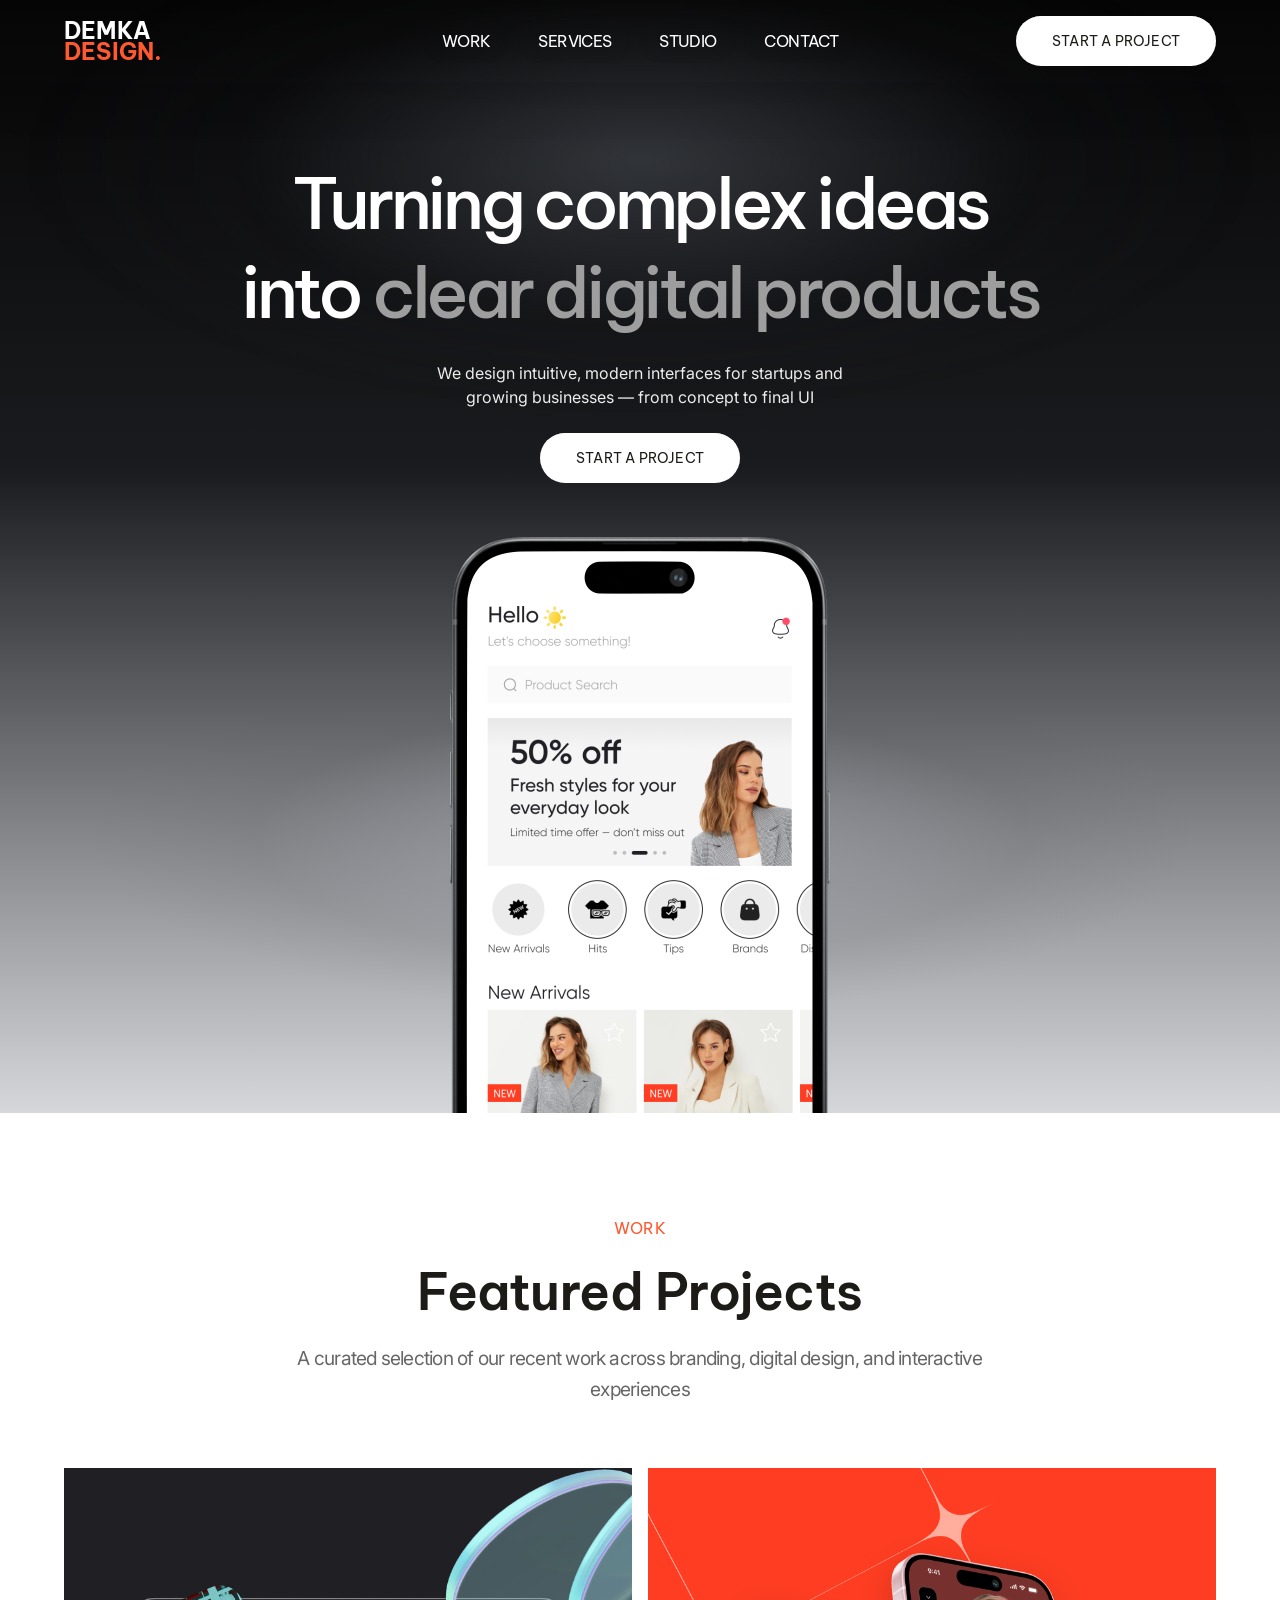
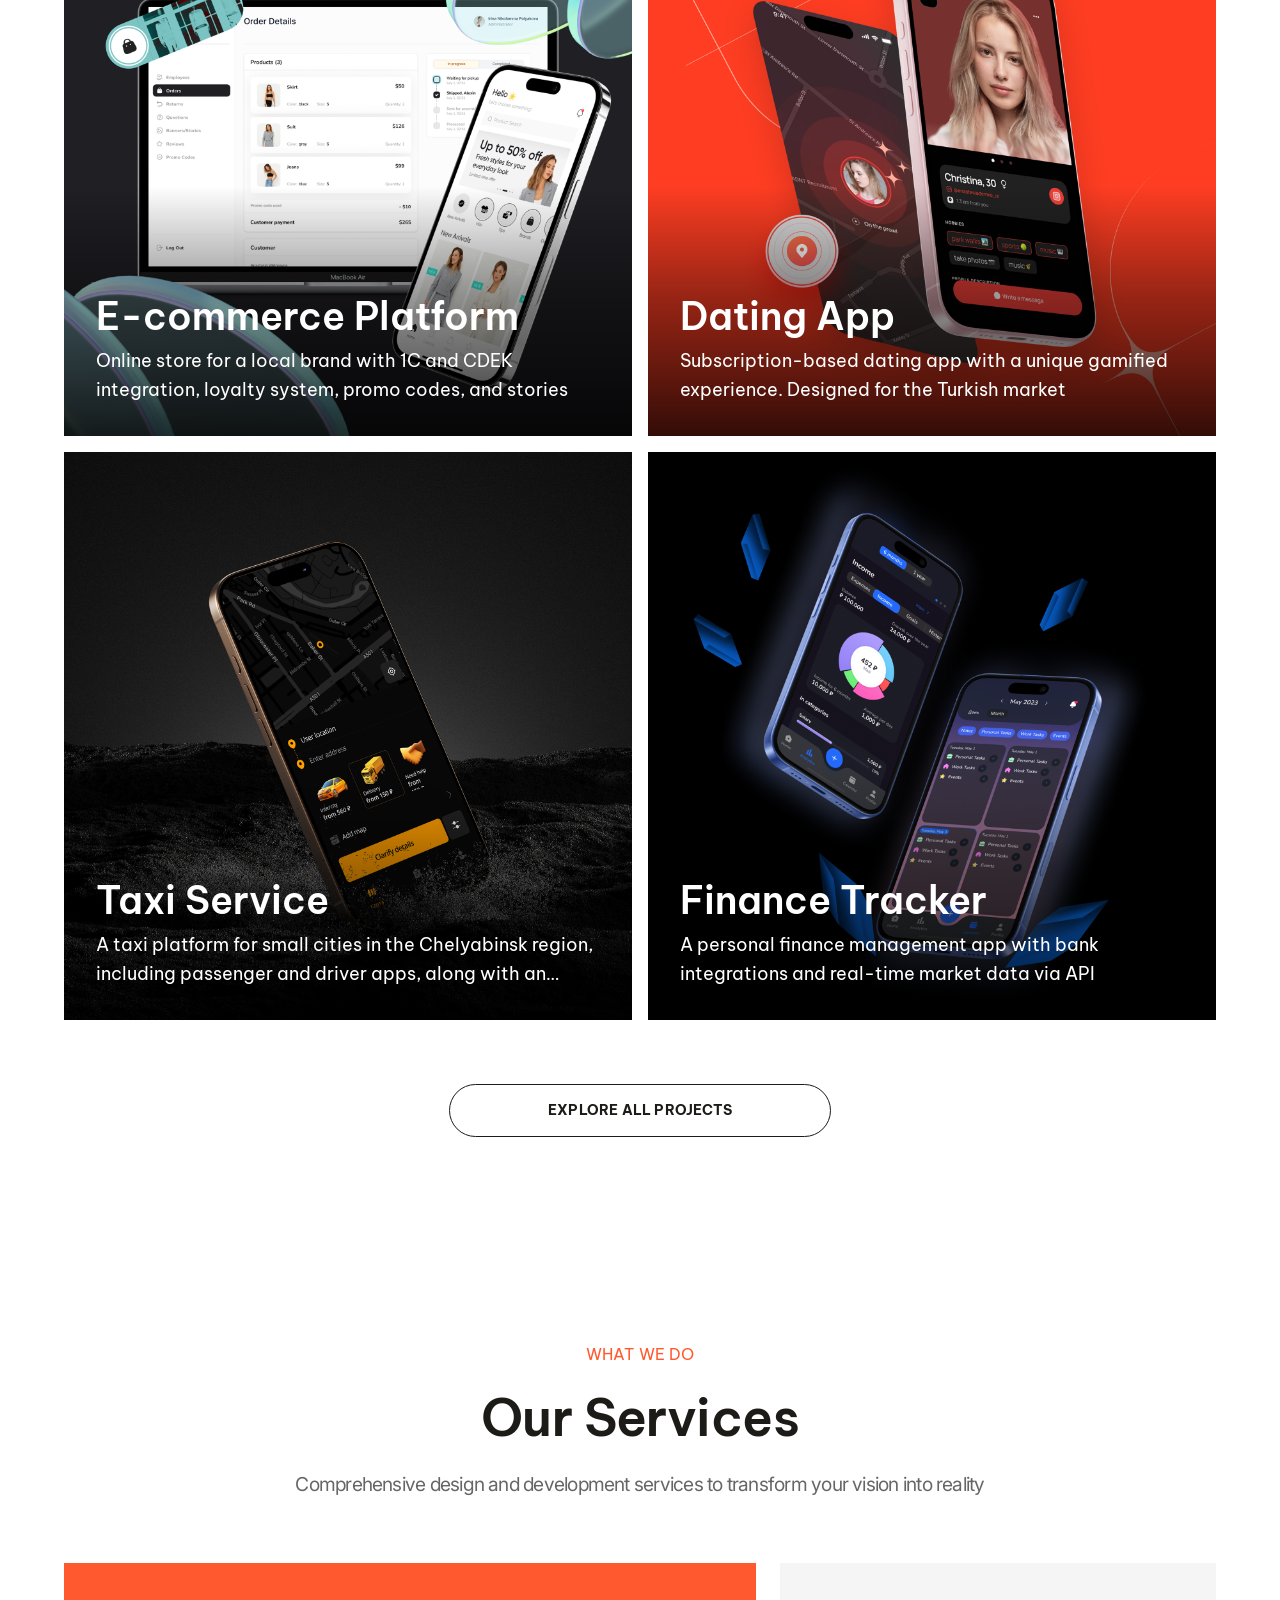
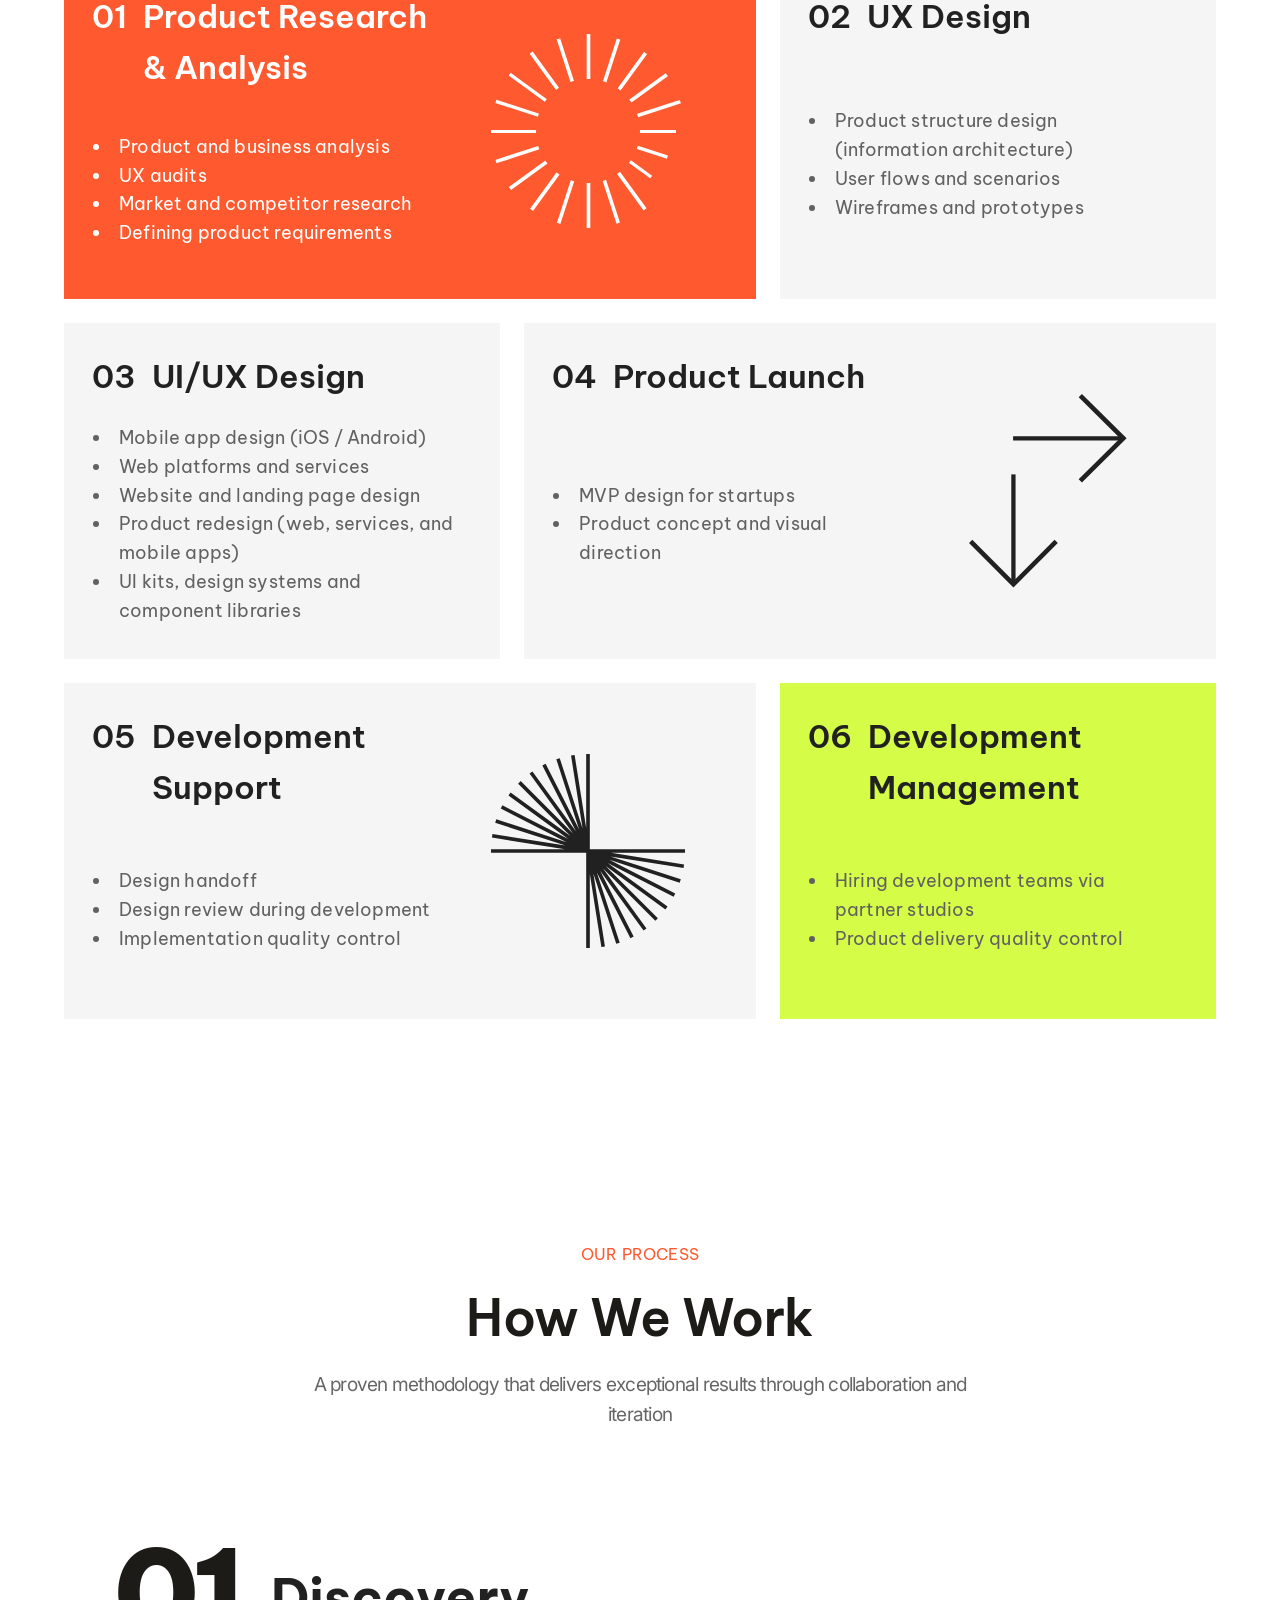
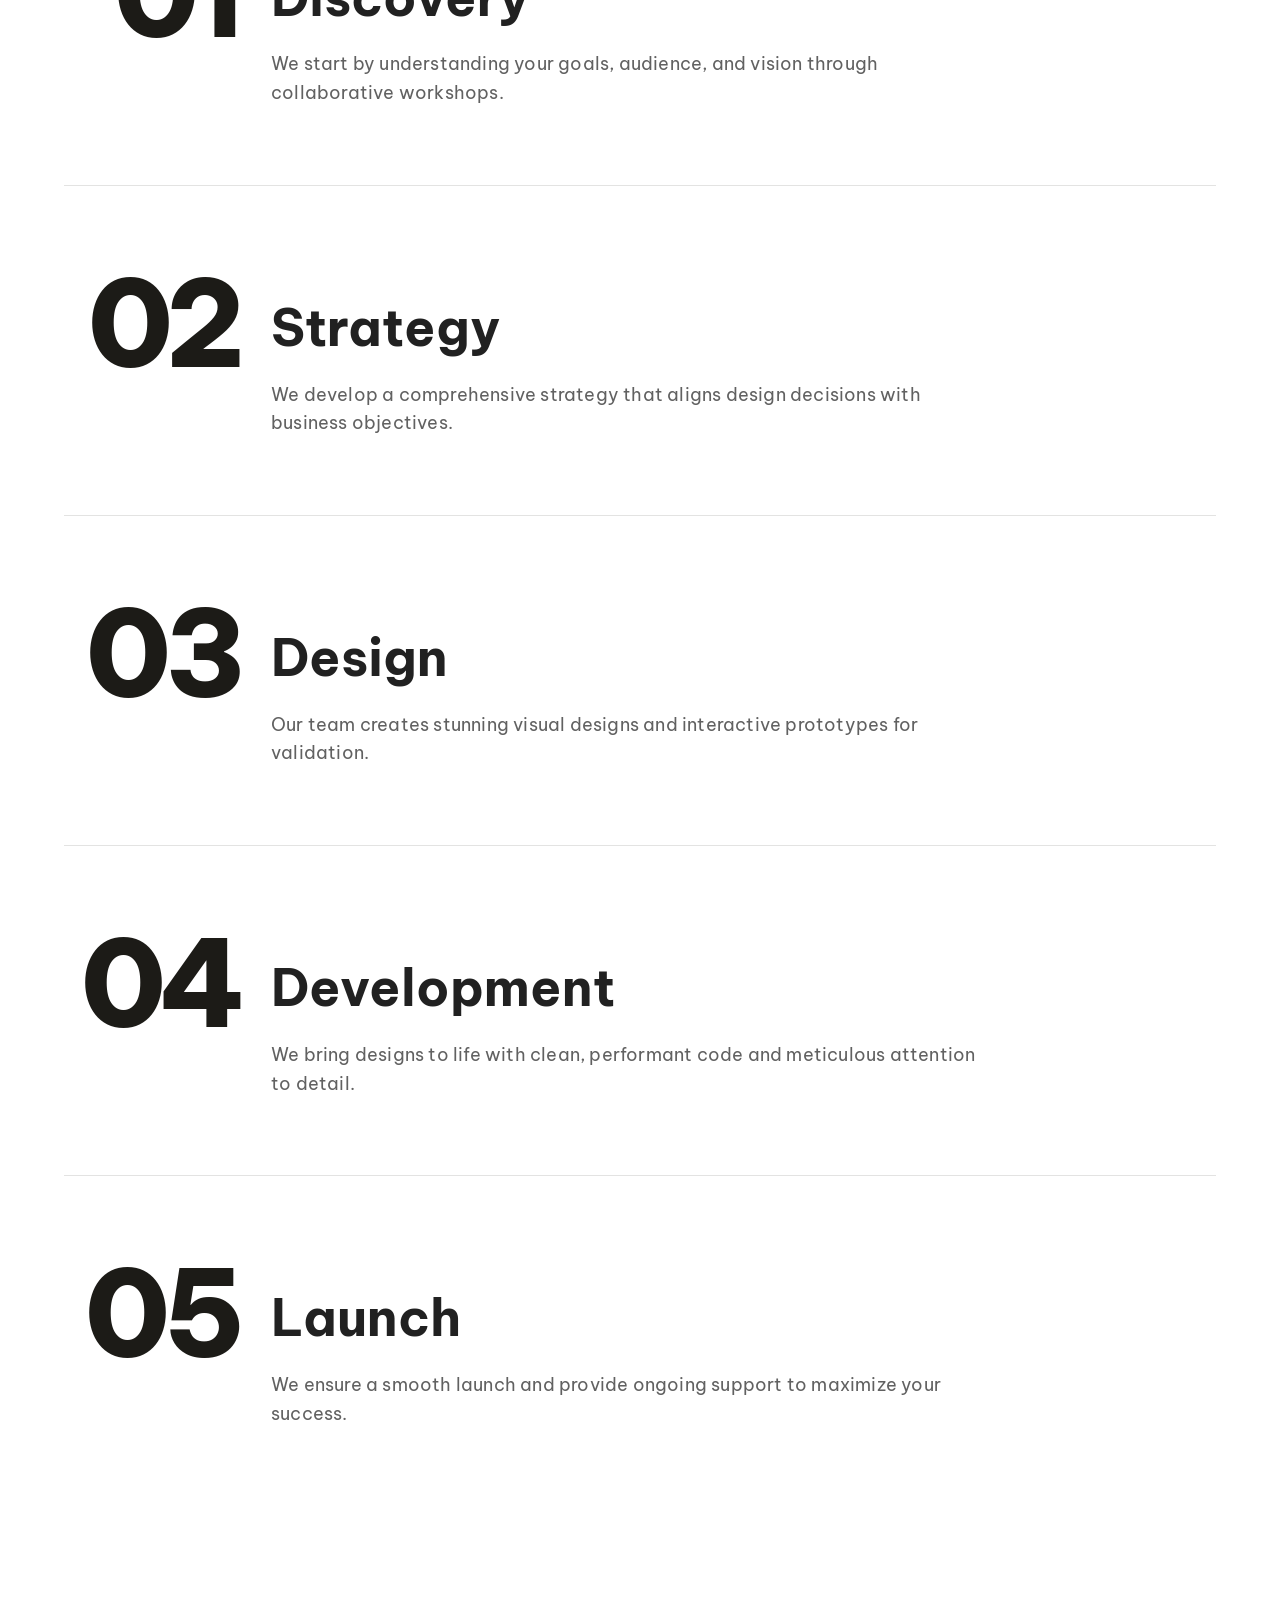
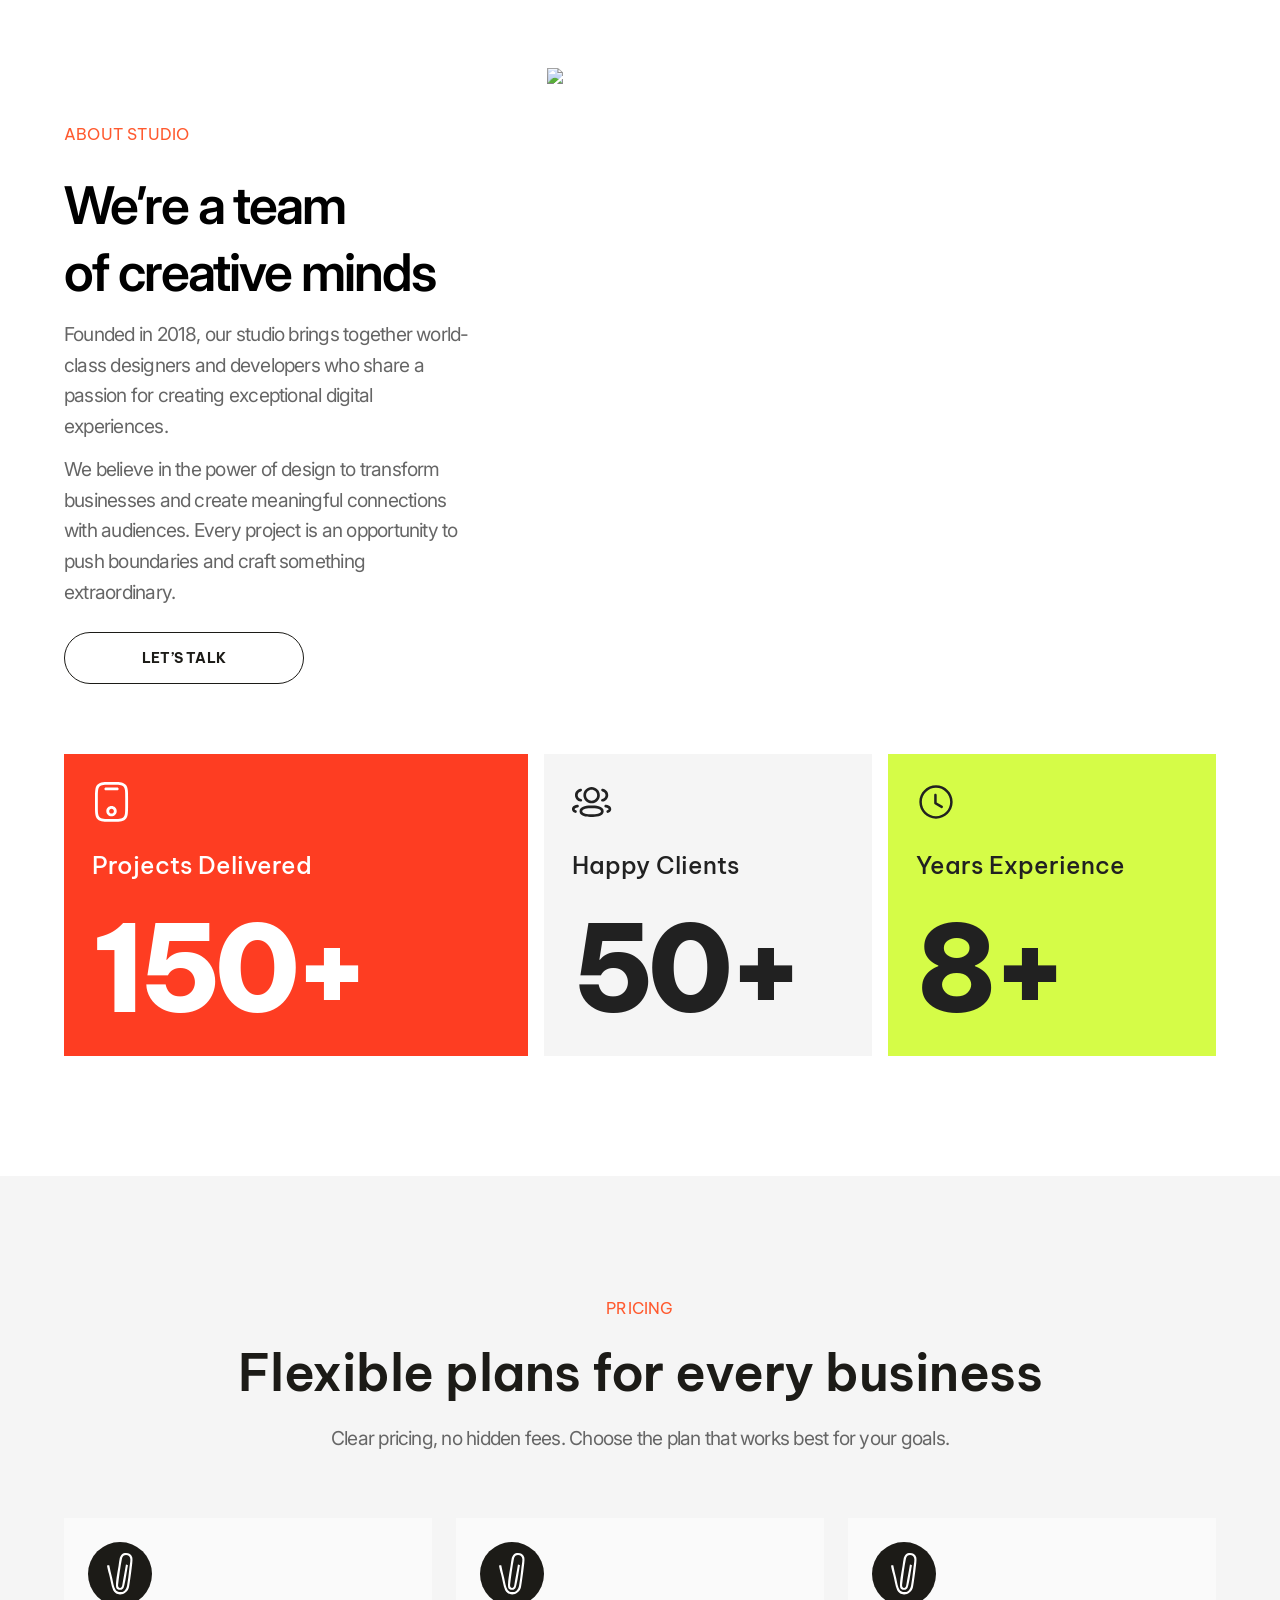
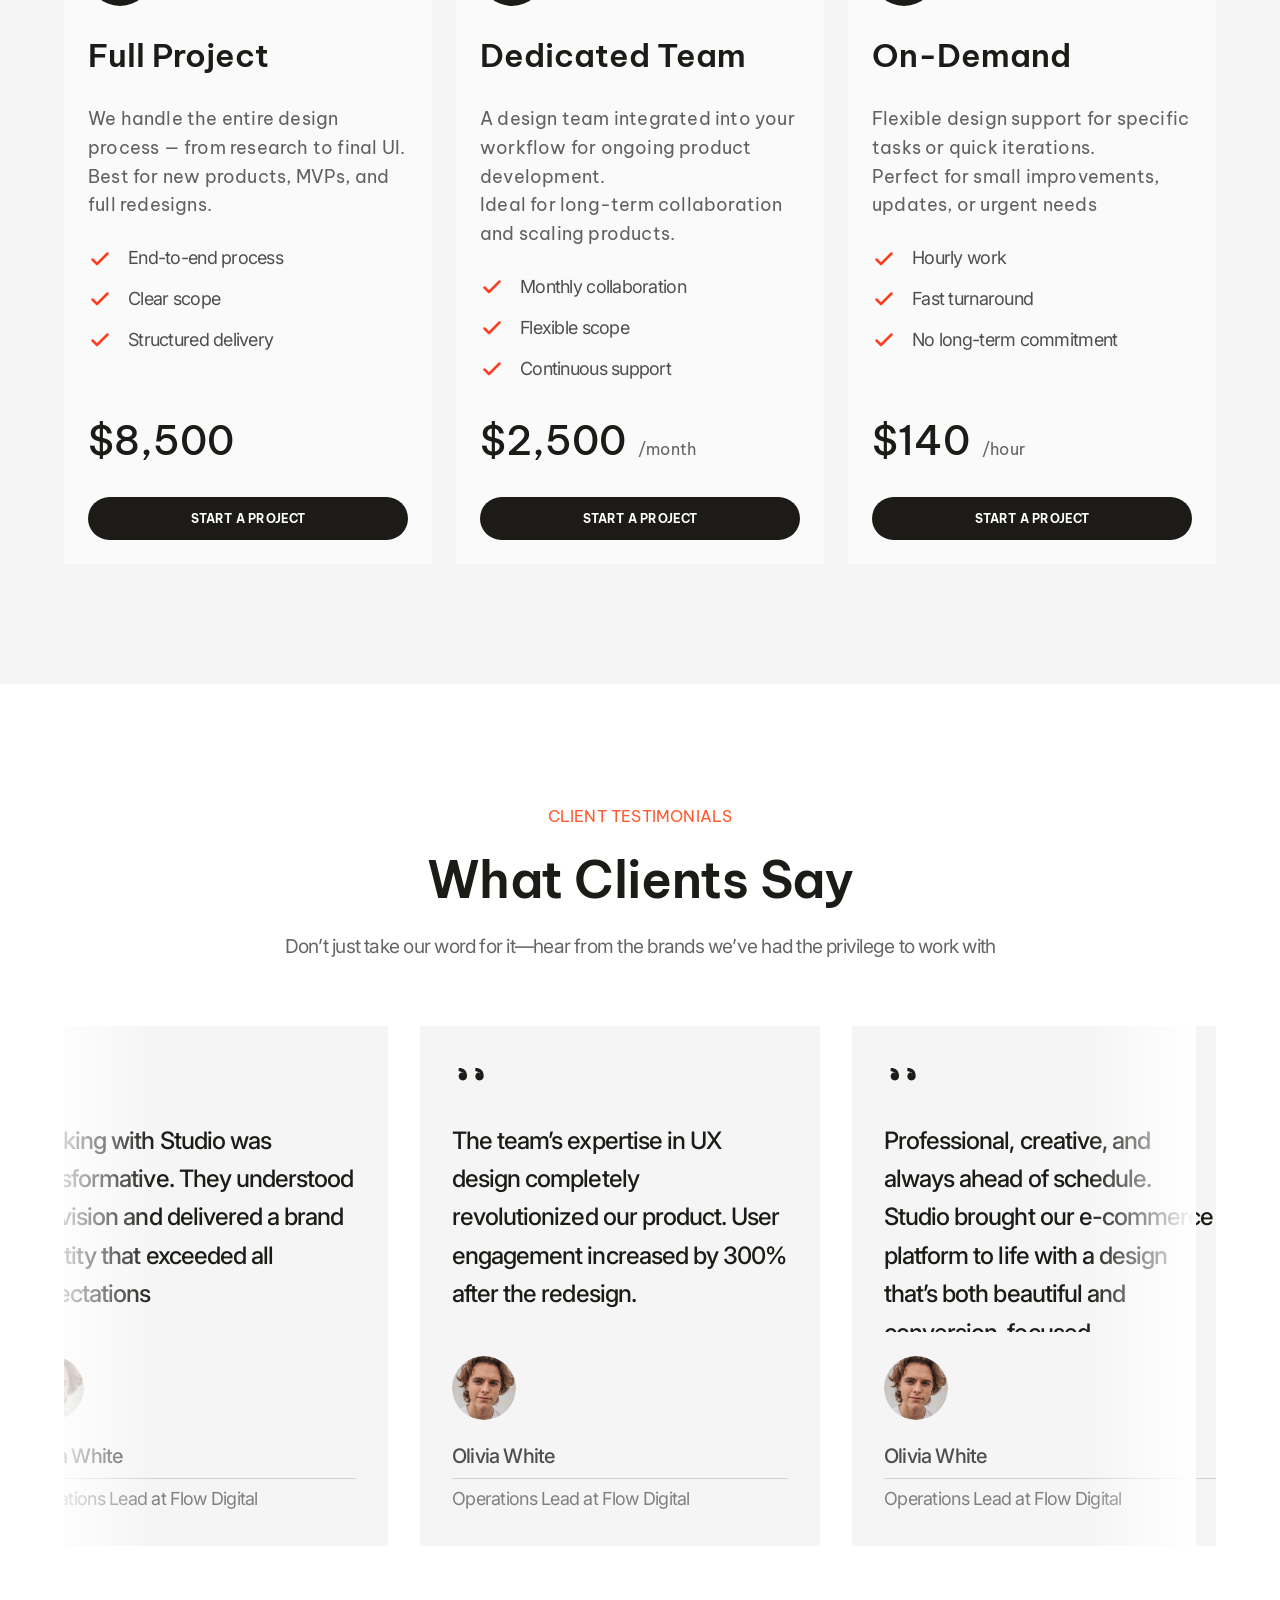
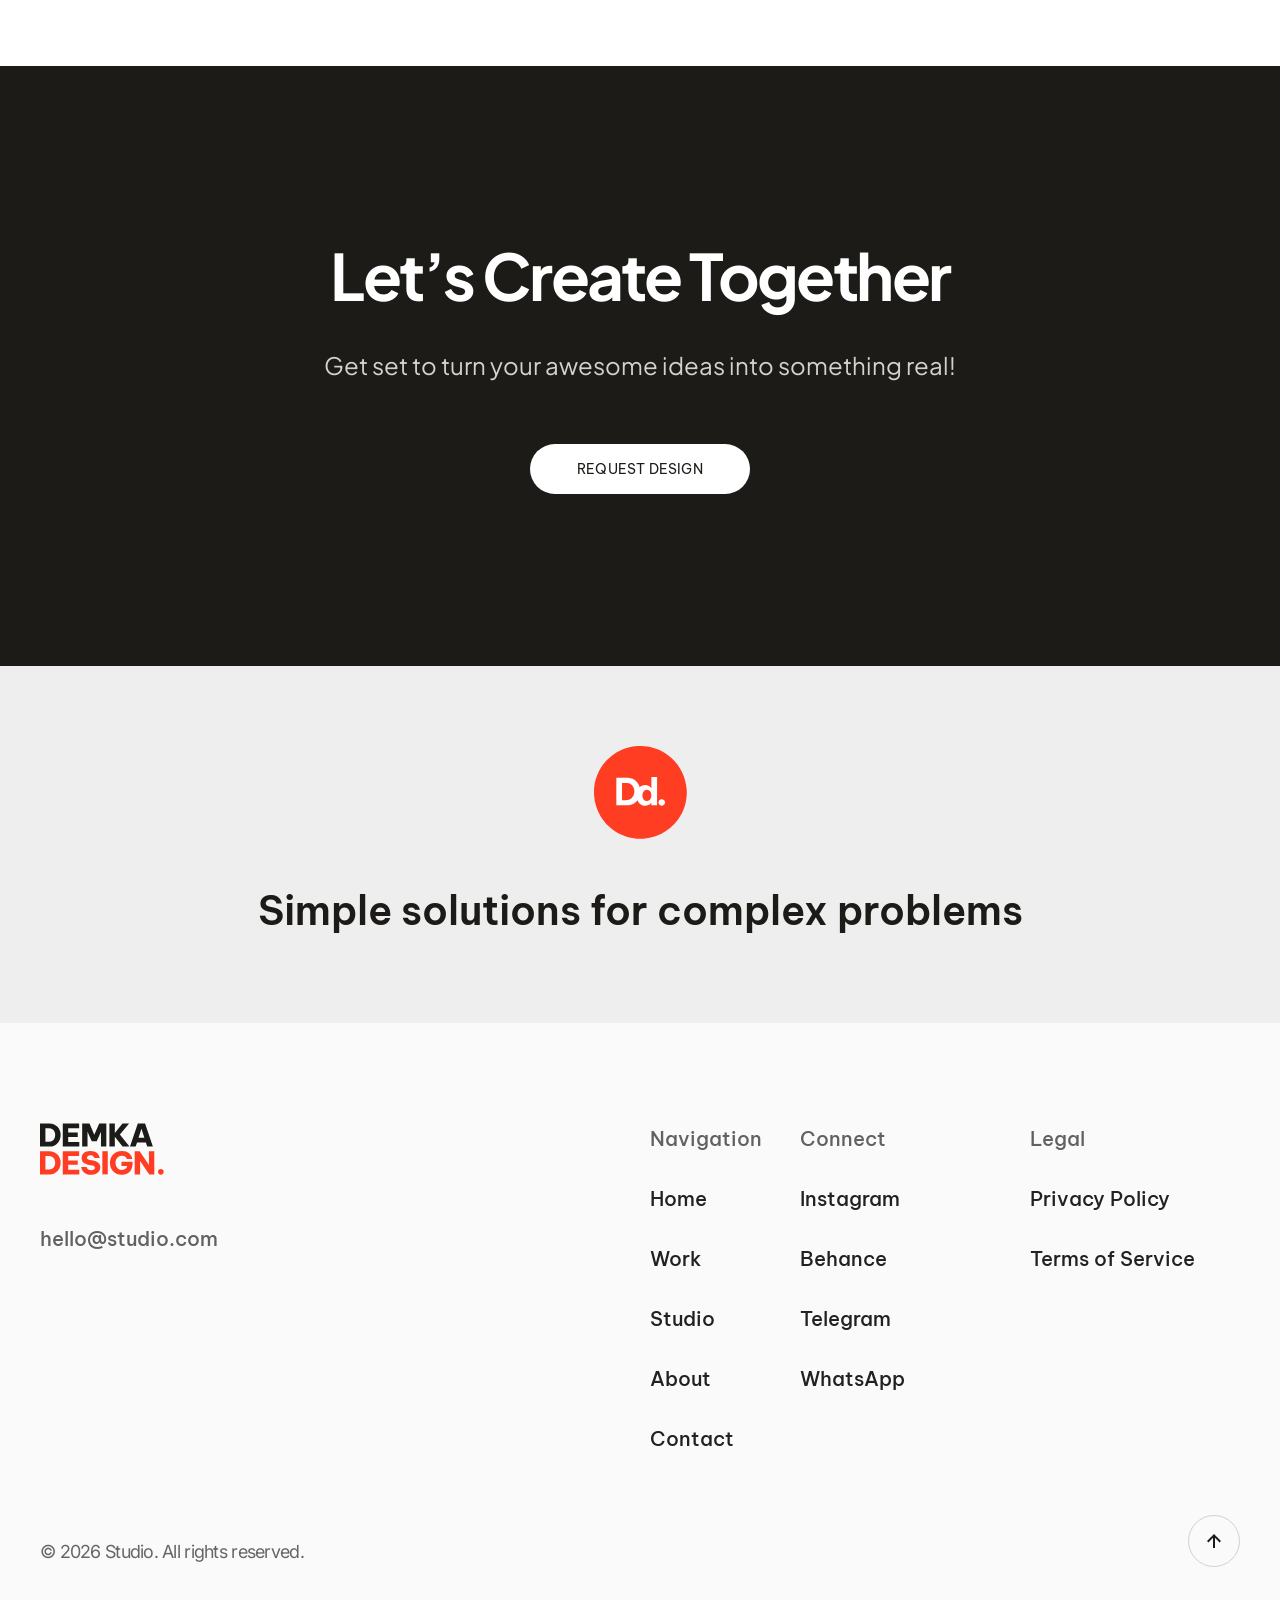
==== commit 9361bfb6: "Implement mobile navigation and add new pages for 'Start a Project' and 'Studio'; update links and s" ====
--- a/index.html
+++ b/index.html
@@ -7,7 +7,7 @@
     <link rel="preconnect" href="https://fonts.googleapis.com" />
     <link rel="preconnect" href="https://fonts.gstatic.com" crossorigin />
     <link
-      href="https://fonts.googleapis.com/css2?family=Be+Vietnam+Pro:wght@400;500;600;700&family=Inter:wght@400;500&family=Plus+Jakarta+Sans:wght@400;700&display=swap"
+      href="https://fonts.googleapis.com/css2?family=Be+Vietnam+Pro:wght@400;500;600;700&family=Inter:wght@400;500;600&family=Plus+Jakarta+Sans:wght@400;700&display=swap"
       rel="stylesheet"
     />
     <link rel="stylesheet" href="./styles.css" />
@@ -28,18 +28,36 @@
               <ul class="menu">
                 <li><a class="menu-link" href="#work">Work</a></li>
                 <li><a class="menu-link" href="#services">Services</a></li>
-                <li><a class="menu-link" href="#studio">Studio</a></li>
+                <li><a class="menu-link" href="./studio.html">Studio</a></li>
                 <li><a class="menu-link" href="#contact">Contact</a></li>
               </ul>
             </nav>
           </div>
           <div class="nav-cta">
-            <button type="button" class="cta">Start a project</button>
-          </div>
-          <button type="button" class="nav-toggle" aria-label="Open menu">
-            <span class="nav-toggle-bar"></span>
-            <span class="nav-toggle-bar"></span>
+            <a class="cta" href="./start-project.html">Start a project</a>
+          </div>
+          <button
+            type="button"
+            class="nav-toggle"
+            id="nav-toggle"
+            aria-expanded="false"
+            aria-controls="nav-mobile-panel"
+            aria-label="Open menu"
+          >
+            <span class="nav-toggle-bar" aria-hidden="true"></span>
+            <span class="nav-toggle-bar" aria-hidden="true"></span>
           </button>
+          <div class="nav-mobile-menu" id="nav-mobile-panel" hidden>
+            <nav aria-label="Primary (mobile)">
+              <ul class="nav-mobile-list">
+                <li><a class="nav-mobile-link" href="#work">Work</a></li>
+                <li><a class="nav-mobile-link" href="#services">Services</a></li>
+                <li><a class="nav-mobile-link" href="./studio.html">Studio</a></li>
+                <li><a class="nav-mobile-link" href="#contact">Contact</a></li>
+              </ul>
+              <a class="cta nav-mobile-cta" href="./start-project.html">Start a project</a>
+            </nav>
+          </div>
         </header>
 
         <main class="main">
@@ -55,7 +73,7 @@
               We design intuitive, modern interfaces for startups and growing businesses —
               from concept to final UI
             </p>
-            <button type="button" class="cta">Start a project</button>
+            <a class="cta" href="./start-project.html">Start a project</a>
           </div>
 
           <div class="phone-section" aria-hidden="true">
@@ -385,7 +403,7 @@
                   <span class="pricing-price-value">$8,500</span>
                 </div>
               </div>
-              <a href="#contact" class="cta pricing-cta">Start a Project</a>
+              <a href="./start-project.html" class="cta pricing-cta">Start a Project</a>
             </li>
 
             <li class="pricing-card">
@@ -416,7 +434,7 @@
                   <span class="pricing-price-period">/month</span>
                 </div>
               </div>
-              <a href="#contact" class="cta pricing-cta">Start a Project</a>
+              <a href="./start-project.html" class="cta pricing-cta">Start a Project</a>
             </li>
 
             <li class="pricing-card">
@@ -447,7 +465,7 @@
                   <span class="pricing-price-period">/hour</span>
                 </div>
               </div>
-              <a href="#contact" class="cta pricing-cta">Start a Project</a>
+              <a href="./start-project.html" class="cta pricing-cta">Start a Project</a>
             </li>
           </ul>
         </div>
@@ -548,7 +566,7 @@
             <h2 class="final-cta-title" id="final-cta-title">Let&rsquo;s Create Together</h2>
             <p class="final-cta-subtitle">Get set to turn your awesome ideas into something real!</p>
           </div>
-          <a href="#contact" class="final-cta-button">Request design</a>
+          <a href="./start-project.html" class="final-cta-button">Request design</a>
         </div>
       </section>
 
@@ -576,6 +594,7 @@
                 <ul class="site-footer-links">
                   <li><a href="#hero">Home</a></li>
                   <li><a href="#work">Work</a></li>
+                  <li><a href="./studio.html">Studio</a></li>
                   <li><a href="#about">About</a></li>
                   <li><a href="#contact">Contact</a></li>
                 </ul>
@@ -612,5 +631,51 @@
         </div>
       </footer>
     </div>
+    <script>
+      (function () {
+        var nav = document.querySelector(".nav");
+        var btn = document.getElementById("nav-toggle");
+        var panel = document.getElementById("nav-mobile-panel");
+        if (!nav || !btn || !panel) return;
+
+        function setOpen(open) {
+          nav.classList.toggle("nav--menu-open", open);
+          btn.setAttribute("aria-expanded", open ? "true" : "false");
+          btn.setAttribute("aria-label", open ? "Close menu" : "Open menu");
+          if (open) {
+            panel.removeAttribute("hidden");
+          } else {
+            panel.setAttribute("hidden", "");
+          }
+        }
+
+        btn.addEventListener("click", function () {
+          setOpen(!nav.classList.contains("nav--menu-open"));
+        });
+
+        panel.querySelectorAll("a, button").forEach(function (el) {
+          el.addEventListener("click", function () {
+            setOpen(false);
+          });
+        });
+
+        document.addEventListener("keydown", function (e) {
+          if (e.key === "Escape" && nav.classList.contains("nav--menu-open")) {
+            setOpen(false);
+            btn.focus();
+          }
+        });
+
+        document.addEventListener("click", function (e) {
+          if (!nav.classList.contains("nav--menu-open")) return;
+          if (!nav.contains(e.target)) setOpen(false);
+        });
+
+        var mq = window.matchMedia("(max-width: 600px)");
+        mq.addEventListener("change", function () {
+          if (!mq.matches && nav.classList.contains("nav--menu-open")) setOpen(false);
+        });
+      })();
+    </script>
   </body>
 </html>
--- a/styles.css
+++ b/styles.css
@@ -89,6 +89,9 @@
   align-items: center;
   column-gap: 1rem;
   row-gap: 12px;
+  /* Fill the hero width so margin: 0 auto only centers when max-width caps the bar;
+     without this, a shrink-wrapped flex/grid nav gets huge side margins on mobile. */
+  width: 100%;
   max-width: 1440px;
   margin: 0 auto;
   padding: 16px clamp(20px, 5vw, 120px);
@@ -299,9 +302,11 @@
 
 .nav-toggle {
   display: none;
-  justify-self: end;
+  flex-direction: column;
   align-items: center;
   justify-content: center;
+  justify-self: end;
+  gap: 5px;
   width: 48px;
   height: 48px;
   padding: 0;
@@ -315,7 +320,49 @@
   width: 24px;
   height: 2px;
   background: var(--accent);
-  margin: 2.5px 0;
+  margin: 0;
+}
+
+/* Mobile menu panel — hidden on desktop; opened via JS under max-width breakpoint */
+@media (min-width: 601px) {
+  .nav-mobile-menu {
+    display: none !important;
+  }
+}
+
+.nav-mobile-list {
+  list-style: none;
+  margin: 0;
+  padding: 0;
+}
+
+.nav-mobile-link {
+  display: block;
+  padding: 16px 0;
+  text-decoration: none;
+  color: var(--text);
+  font-size: 16px;
+  font-weight: 400;
+  letter-spacing: -0.04em;
+  text-transform: uppercase;
+  text-align: left;
+  border-bottom: 1px solid rgba(255, 255, 255, 0.1);
+  transition: background-color 0.2s ease;
+}
+
+.nav-mobile-list li:last-child .nav-mobile-link {
+  border-bottom: none;
+}
+
+.nav-mobile-link:hover,
+.nav-mobile-link:focus-visible {
+  background-color: rgba(255, 255, 255, 0.06);
+}
+
+.nav-mobile-cta {
+  margin-top: 20px;
+  width: 100%;
+  max-width: none;
 }
 
 /* ---------- Featured Projects — Figma node 40004121:12973 ---------- */
@@ -1586,15 +1633,20 @@
 
 /* Mobile — Figma node 40004121:12816 (390px frame) */
 @media (max-width: 600px) {
+  /* Flex beats leftover tablet grid/center rules (900px): logo flush left, menu flush right */
   .nav {
-    grid-template-columns: 1fr auto;
-    justify-items: start;
+    display: flex;
+    flex-wrap: wrap;
+    align-items: center;
+    justify-content: space-between;
+    gap: 12px 16px;
     padding: 8px 20px;
-    row-gap: 0;
+    text-align: start;
   }
 
   .logo {
-    justify-self: start;
+    justify-self: unset;
+    text-align: left;
     font-size: 1.1rem;
   }
 
@@ -1605,7 +1657,29 @@
 
   .nav-toggle {
     display: inline-flex;
-    justify-self: end;
+    flex-shrink: 0;
+  }
+
+  /* Mobile nav dropdown — Figma node 40004121:12829 */
+  .nav-mobile-menu {
+    flex: 1 0 100%;
+    width: 100%;
+    position: absolute;
+    left: 0;
+    right: 0;
+    top: 100%;
+    padding: 8px 20px 24px;
+    background: rgba(8, 8, 10, 0.97);
+    backdrop-filter: blur(14px);
+    border-bottom: 1px solid rgba(255, 255, 255, 0.08);
+    box-shadow: 0 28px 48px rgba(0, 0, 0, 0.45);
+    z-index: 50;
+  }
+
+  .nav-mobile-list {
+    display: flex;
+    flex-direction: column;
+    align-items: stretch;
   }
 
   .main {
@@ -1985,3 +2059,600 @@
     height: 20px;
   }
 }
+
+/* ---------- Start project page — Figma 40004121:12798 ---------- */
+
+.page.page-start,
+.page.page-studio {
+  --text: #212121;
+  --text-muted: #616161;
+  background: #ffffff;
+  color: #212121;
+}
+
+.page-start > .nav.nav--light {
+  background: transparent;
+  box-shadow: none;
+}
+
+.page-start .nav--light .menu-link,
+.page-studio .nav--light .menu-link {
+  color: #212121;
+}
+
+.page-start .nav--light .menu-link:hover,
+.page-studio .nav--light .menu-link:hover {
+  background-color: rgba(0, 0, 0, 0.04);
+}
+
+.page-start .cta--nav-dark,
+.page-studio .cta--nav-dark {
+  min-width: 200px;
+  width: 220px;
+  max-width: 100%;
+  padding: 14px;
+  background: #1c1b17;
+  color: #ffffff;
+  border: none;
+  box-shadow: none;
+  text-decoration: none;
+  box-sizing: border-box;
+}
+
+.page-start .cta--nav-dark:hover,
+.page-studio .cta--nav-dark:hover {
+  transform: translateY(-1px);
+  box-shadow: 0 8px 28px rgba(0, 0, 0, 0.18);
+  color: #ffffff;
+}
+
+.page-start .cta--nav-dark:active,
+.page-studio .cta--nav-dark:active {
+  transform: translateY(0);
+}
+
+.start-main {
+  padding: 100px clamp(20px, 5vw, 120px) 120px;
+}
+
+.start-layout {
+  display: flex;
+  flex-wrap: wrap;
+  align-items: flex-start;
+  justify-content: space-between;
+  gap: clamp(32px, 4vw, 48px);
+  max-width: 1728px;
+  margin: 0 auto;
+}
+
+.start-intro {
+  flex: 0 1 360px;
+  max-width: 360px;
+  display: flex;
+  flex-direction: column;
+  gap: 24px;
+}
+
+.start-kicker {
+  margin: 0;
+  font-family: "Be Vietnam Pro", "Inter", system-ui, sans-serif;
+  font-size: 16px;
+  font-weight: 400;
+  line-height: 1.6;
+  letter-spacing: 0.2px;
+  text-transform: uppercase;
+  color: #fe3d22;
+}
+
+.start-intro-copy {
+  display: flex;
+  flex-direction: column;
+  gap: 12px;
+}
+
+.start-title {
+  margin: 0;
+  font-family: "Inter", "Be Vietnam Pro", system-ui, sans-serif;
+  font-size: clamp(36px, 4.5vw, 52px);
+  font-weight: 600;
+  line-height: 1.3;
+  letter-spacing: -0.04em;
+  color: #000000;
+}
+
+.start-lead,
+.start-aside {
+  margin: 0;
+  font-family: "Be Vietnam Pro", "Inter", system-ui, sans-serif;
+  font-size: 20px;
+  font-weight: 400;
+  line-height: 1.6;
+  color: #616161;
+}
+
+.start-aside a {
+  font-weight: 700;
+  color: #1c1b17;
+  text-decoration: underline;
+  text-decoration-skip-ink: none;
+}
+
+.start-aside a:hover,
+.start-aside a:focus-visible {
+  color: #fe3d22;
+}
+
+.start-form-card {
+  flex: 1 1 480px;
+  max-width: 800px;
+  width: 100%;
+  margin-left: auto;
+  box-sizing: border-box;
+  padding: 40px;
+  background: #fafafa;
+  display: flex;
+  flex-direction: column;
+  gap: 32px;
+}
+
+.start-fieldset {
+  border: 0;
+  margin: 0;
+  padding: 0;
+  min-width: 0;
+}
+
+.start-legend {
+  margin: 0 0 14px;
+  padding: 0;
+  font-family: "Be Vietnam Pro", "Inter", system-ui, sans-serif;
+  font-size: 20px;
+  font-weight: 400;
+  line-height: 1.6;
+  color: #616161;
+}
+
+.start-required {
+  color: #fe3d22;
+}
+
+.start-chip-row {
+  display: flex;
+  flex-wrap: wrap;
+  gap: 12px;
+}
+
+.start-chip {
+  position: relative;
+  cursor: pointer;
+}
+
+.start-chip input {
+  position: absolute;
+  opacity: 0;
+  width: 0;
+  height: 0;
+  margin: 0;
+}
+
+/* Chips — Figma 40004121:12812: default border #e0e0e0; selected fill #1c1b17 + white label */
+.start-chip span {
+  display: inline-flex;
+  align-items: center;
+  justify-content: center;
+  padding: 8px 20px;
+  border-radius: 1000px;
+  border: 1px solid #e0e0e0;
+  background: #ffffff;
+  font-family: "Be Vietnam Pro", "Inter", system-ui, sans-serif;
+  font-size: 16px;
+  font-weight: 600;
+  line-height: 1.6;
+  letter-spacing: 0.2px;
+  color: #212121;
+  transition: border-color 0.15s ease, background-color 0.15s ease, color 0.15s ease;
+}
+
+.start-chip:hover span {
+  border-color: #b4b4b4;
+}
+
+.start-chip input:focus-visible + span {
+  outline: 2px solid #1c1b17;
+  outline-offset: 2px;
+}
+
+.start-chip input:checked + span {
+  border-color: #1c1b17;
+  background: #1c1b17;
+  color: #ffffff;
+}
+
+.start-chip input:checked:hover + span {
+  border-color: #000000;
+  background: #000000;
+  color: #ffffff;
+}
+
+/* Text fields — Figma 40004121:12812 (Input Form): accent bottom border #fe3d22, label/body #212121 */
+.start-fields-block {
+  display: flex;
+  flex-direction: column;
+  gap: 32px;
+}
+
+.start-field {
+  display: flex;
+  flex-direction: column;
+  gap: 0;
+  padding: 12px 0;
+  border-bottom: 1px solid #fe3d22;
+}
+
+.start-field-label {
+  font-family: "Be Vietnam Pro", "Inter", system-ui, sans-serif;
+  font-size: 20px;
+  font-weight: 400;
+  line-height: 1.6;
+  color: #212121;
+}
+
+.start-field input,
+.start-field textarea {
+  width: 100%;
+  margin: 0;
+  padding: 8px 0 0;
+  border: none;
+  background: transparent;
+  font-family: "Be Vietnam Pro", "Inter", system-ui, sans-serif;
+  font-size: 20px;
+  font-weight: 400;
+  line-height: 1.6;
+  color: #212121;
+  resize: vertical;
+  min-height: 0;
+}
+
+.start-field input:focus,
+.start-field textarea:focus {
+  outline: none;
+}
+
+.start-field--tall textarea {
+  min-height: 120px;
+}
+
+.start-form-actions {
+  display: flex;
+  flex-wrap: wrap;
+  align-items: center;
+  gap: 24px 32px;
+}
+
+.start-submit {
+  flex: 0 0 auto;
+  width: 220px;
+  max-width: 100%;
+  padding: 14px;
+  box-sizing: border-box;
+  border: none;
+  border-radius: 1000px;
+  background: #1c1b17;
+  color: #ffffff;
+  font-family: "Be Vietnam Pro", "Inter", system-ui, sans-serif;
+  font-size: 14px;
+  font-weight: 400;
+  letter-spacing: 0.2px;
+  line-height: 1.6;
+  text-transform: uppercase;
+  cursor: pointer;
+  transition: transform 0.15s ease, box-shadow 0.15s ease;
+}
+
+.start-submit-text--mobile {
+  display: none;
+}
+
+.start-submit:hover {
+  transform: translateY(-1px);
+  box-shadow: 0 8px 28px rgba(0, 0, 0, 0.18);
+}
+
+.start-submit:active {
+  transform: translateY(0);
+}
+
+.start-disclaimer {
+  flex: 1 1 200px;
+  margin: 0;
+  font-family: "Be Vietnam Pro", "Inter", system-ui, sans-serif;
+  font-size: 14px;
+  font-weight: 400;
+  line-height: 1.6;
+  letter-spacing: 0.2px;
+  color: #616161;
+  text-align: right;
+}
+
+.start-disclaimer a {
+  color: #1c1b17;
+  text-decoration: none;
+  font-weight: 500;
+}
+
+.start-disclaimer a:hover,
+.start-disclaimer a:focus-visible {
+  text-decoration: underline;
+}
+
+@media (max-width: 1100px) {
+  .start-form-card {
+    margin-left: 0;
+    max-width: none;
+  }
+
+  .start-intro {
+    max-width: none;
+    flex-basis: 100%;
+  }
+}
+
+@media (max-width: 600px) {
+  .page-start .nav-mobile-menu,
+  .page-studio .nav-mobile-menu {
+    background: rgba(255, 255, 255, 0.98);
+    backdrop-filter: blur(14px);
+    border-bottom: 1px solid rgba(0, 0, 0, 0.06);
+    box-shadow: 0 28px 48px rgba(0, 0, 0, 0.12);
+  }
+
+  .page-start .nav-mobile-link,
+  .page-studio .nav-mobile-link {
+    color: #212121;
+    border-bottom-color: rgba(0, 0, 0, 0.08);
+  }
+
+  .page-start .nav-mobile-link:hover,
+  .page-start .nav-mobile-link:focus-visible,
+  .page-studio .nav-mobile-link:hover,
+  .page-studio .nav-mobile-link:focus-visible {
+    background-color: rgba(0, 0, 0, 0.04);
+  }
+
+  /* Intro — tighter mobile rhythm alongside form */
+  .start-layout {
+    gap: 32px;
+  }
+
+  .start-title {
+    font-size: 32px;
+    letter-spacing: -0.03em;
+  }
+
+  .start-lead,
+  .start-aside {
+    font-size: 18px;
+  }
+
+  .start-kicker {
+    font-size: 14px;
+  }
+
+  .start-main {
+    padding: 48px 20px 64px;
+  }
+
+  /* Form card — Figma 40004121:12795 / Message. Mobile: py 40, single 20px gutter via .start-main */
+  .start-form-card {
+    padding: 40px 0;
+  }
+
+  /* Section labels — mobile 18px (desktop legend stays 20px above this breakpoint) */
+  .start-legend {
+    font-size: 18px;
+  }
+
+  /* Service chips: full-width stack, centered — Figma Message. Mobile */
+  .start-fieldset:first-of-type .start-chip-row {
+    flex-direction: column;
+    align-items: center;
+  }
+
+  .start-fieldset:first-of-type .start-chip {
+    width: 100%;
+    max-width: 350px;
+  }
+
+  .start-fieldset:first-of-type .start-chip span {
+    width: 100%;
+    min-height: 68px;
+    box-sizing: border-box;
+    white-space: normal;
+    text-align: center;
+  }
+
+  /* Text fields — mobile spec uses Grey-300 underline + 18px grey labels */
+  .start-field {
+    border-bottom-color: #b4b4b4;
+  }
+
+  .start-field-label {
+    font-size: 18px;
+    color: #616161;
+  }
+
+  .start-field input,
+  .start-field textarea {
+    font-size: 18px;
+  }
+
+  .start-form-actions {
+    flex-direction: column;
+    align-items: stretch;
+    gap: 32px;
+  }
+
+  .start-submit {
+    width: 100%;
+  }
+
+  .start-submit-text--desktop {
+    display: none;
+  }
+
+  .start-submit-text--mobile {
+    display: inline;
+  }
+
+  /* Figma: legal line full width, right-aligned */
+  .start-disclaimer {
+    text-align: right;
+  }
+}
+
+/* ---------- Studio page — Figma 40004121:12411 (Who we are) ---------- */
+
+.page-studio > .nav.nav--light.nav--fixed {
+  position: fixed;
+  top: 0;
+  left: 0;
+  right: 0;
+  z-index: 100;
+  max-width: none;
+  width: 100%;
+  margin: 0;
+  background: rgba(255, 255, 255, 0.9);
+  backdrop-filter: blur(12px);
+  -webkit-backdrop-filter: blur(12px);
+  box-shadow: 0 1px 0 rgba(0, 0, 0, 0.06);
+}
+
+.studio-main {
+  padding: clamp(88px, 12vh, 120px) clamp(20px, 5vw, 120px) clamp(64px, 8vw, 120px);
+}
+
+.studio-about {
+  background: #ffffff;
+}
+
+.studio-about-inner {
+  max-width: 1200px;
+  margin: 0 auto;
+  display: flex;
+  flex-direction: column;
+  align-items: center;
+  gap: clamp(48px, 6vw, 64px);
+}
+
+.studio-about-intro {
+  display: flex;
+  flex-direction: column;
+  align-items: center;
+  gap: 40px;
+  width: 100%;
+  text-align: center;
+}
+
+.studio-about-copy {
+  display: flex;
+  flex-direction: column;
+  align-items: center;
+  gap: 48px;
+  width: 100%;
+}
+
+.studio-about-title {
+  margin: 0;
+  font-family: "Be Vietnam Pro", "Inter", system-ui, sans-serif;
+  font-size: clamp(36px, 5vw, 52px);
+  font-weight: 600;
+  line-height: 1.3;
+  letter-spacing: -0.04em;
+  color: #1c1b17;
+}
+
+.studio-about-title-muted {
+  color: #9e9e9e;
+}
+
+.studio-about-lead {
+  max-width: 684px;
+  margin: 0 auto;
+  display: flex;
+  flex-direction: column;
+  gap: 0;
+}
+
+.studio-about-lead p {
+  margin: 0;
+  font-family: "Inter", "Be Vietnam Pro", system-ui, sans-serif;
+  font-size: clamp(16px, 1.6vw, 20px);
+  font-weight: 400;
+  line-height: 1.6;
+  letter-spacing: -0.04em;
+  color: #616161;
+}
+
+.studio-about-lead p + p {
+  margin-top: 0.35em;
+}
+
+.studio-about-cta {
+  width: 220px;
+  min-width: 0;
+  max-width: 100%;
+}
+
+.studio-about-stack {
+  display: flex;
+  flex-direction: column;
+  align-items: stretch;
+  gap: 16px;
+  width: 100%;
+}
+
+.studio-about-media {
+  width: 100%;
+  background: #dedede;
+  overflow: hidden;
+}
+
+.studio-about-image {
+  display: block;
+  width: 100%;
+  height: auto;
+  object-fit: cover;
+}
+
+.studio-stats-row {
+  max-width: 1200px;
+}
+
+.menu-link[aria-current="page"],
+.nav-mobile-link[aria-current="page"] {
+  font-weight: 600;
+}
+
+@media (max-width: 600px) {
+  .studio-main {
+    padding: 72px 20px 64px;
+  }
+
+  .studio-about-intro {
+    gap: 32px;
+  }
+
+  .studio-about-copy {
+    gap: 32px;
+  }
+
+  .studio-about-title {
+    font-size: 32px;
+    letter-spacing: -0.03em;
+  }
+
+  .studio-about-lead p {
+    font-size: 18px;
+    letter-spacing: 0.2px;
+  }
+}
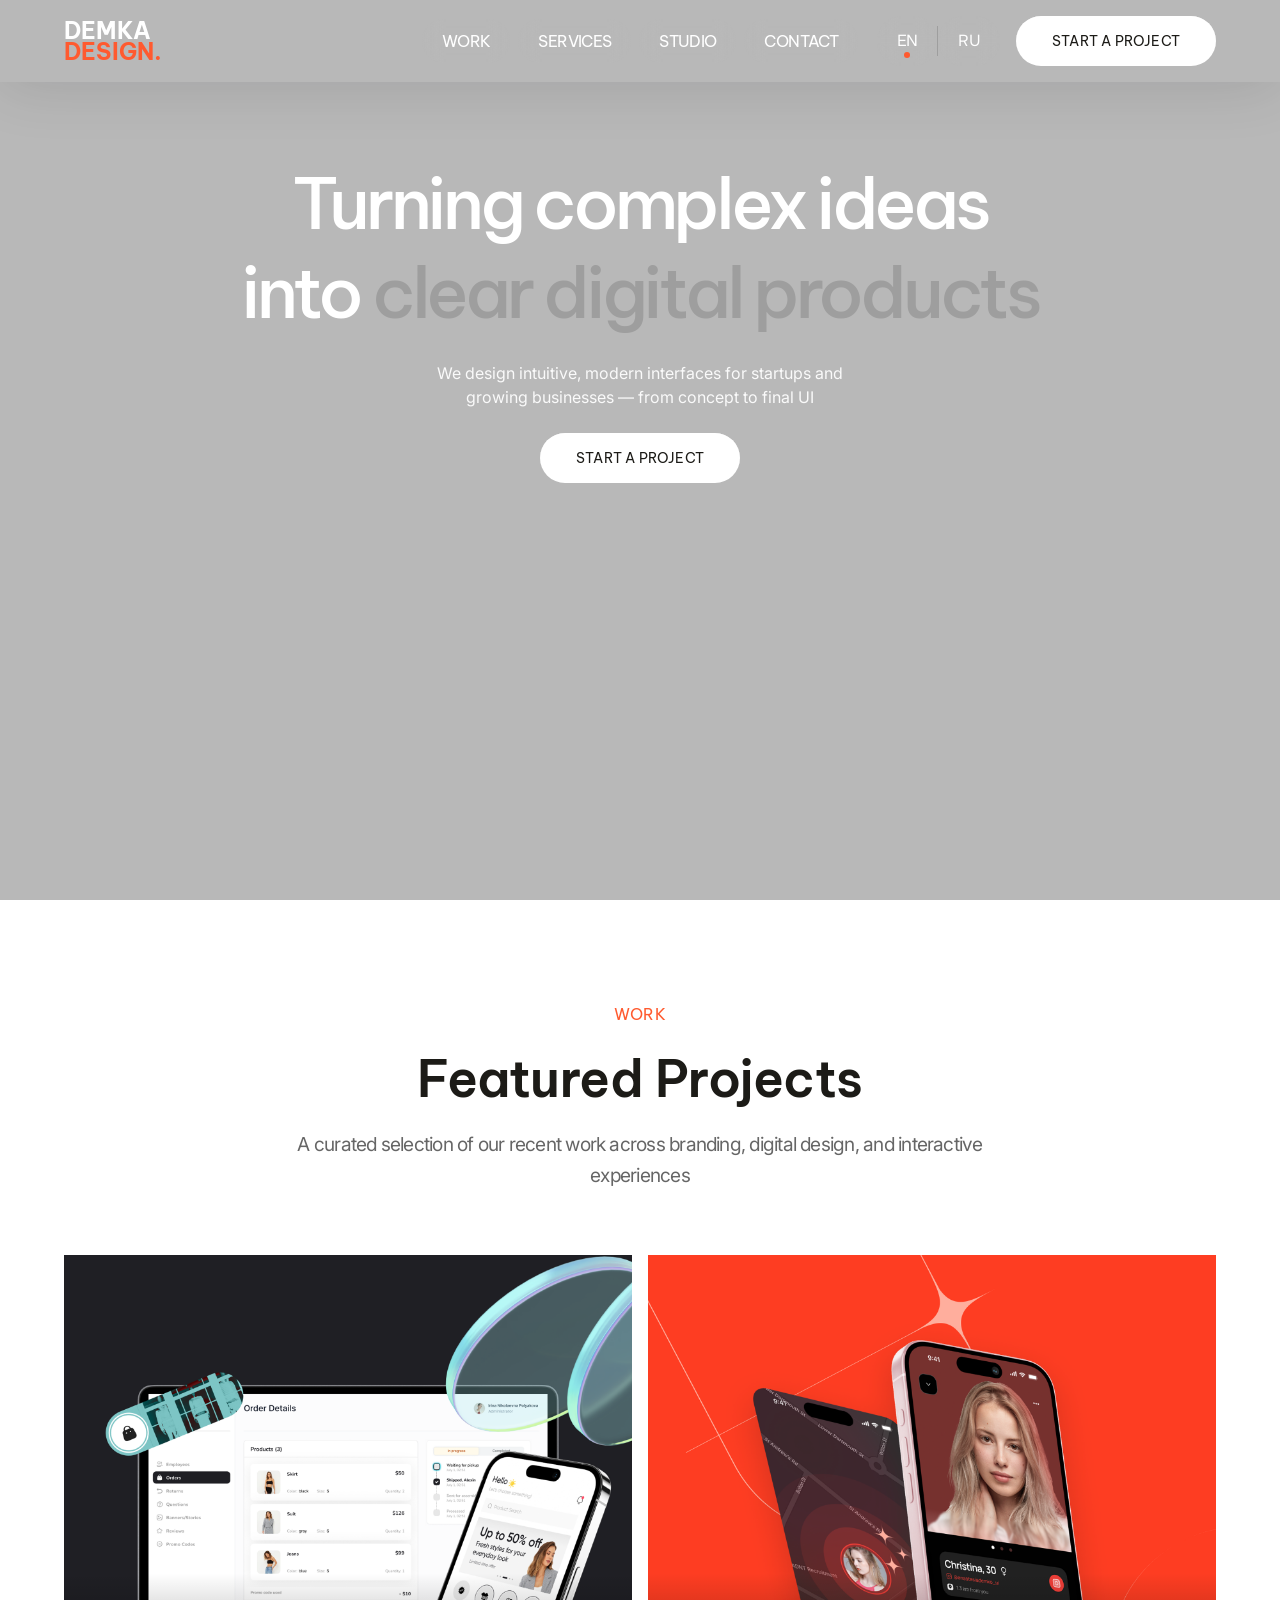
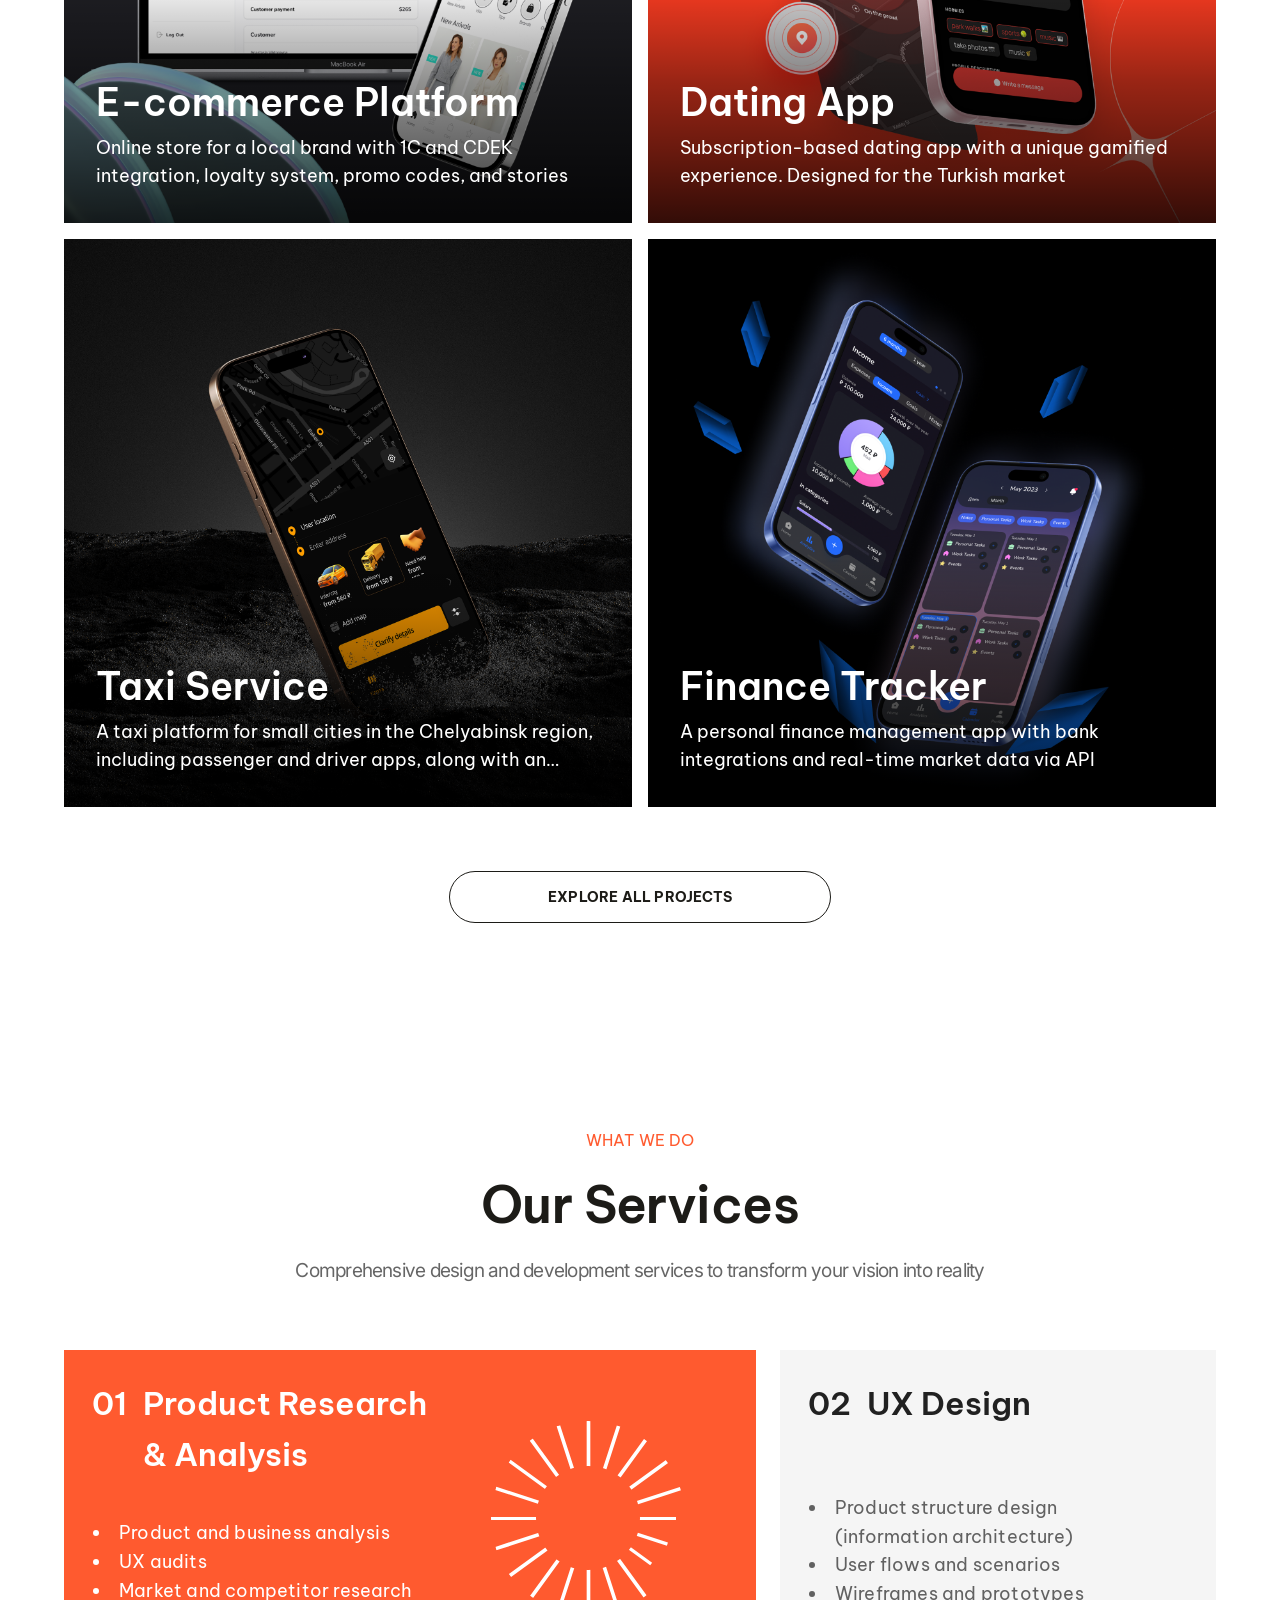
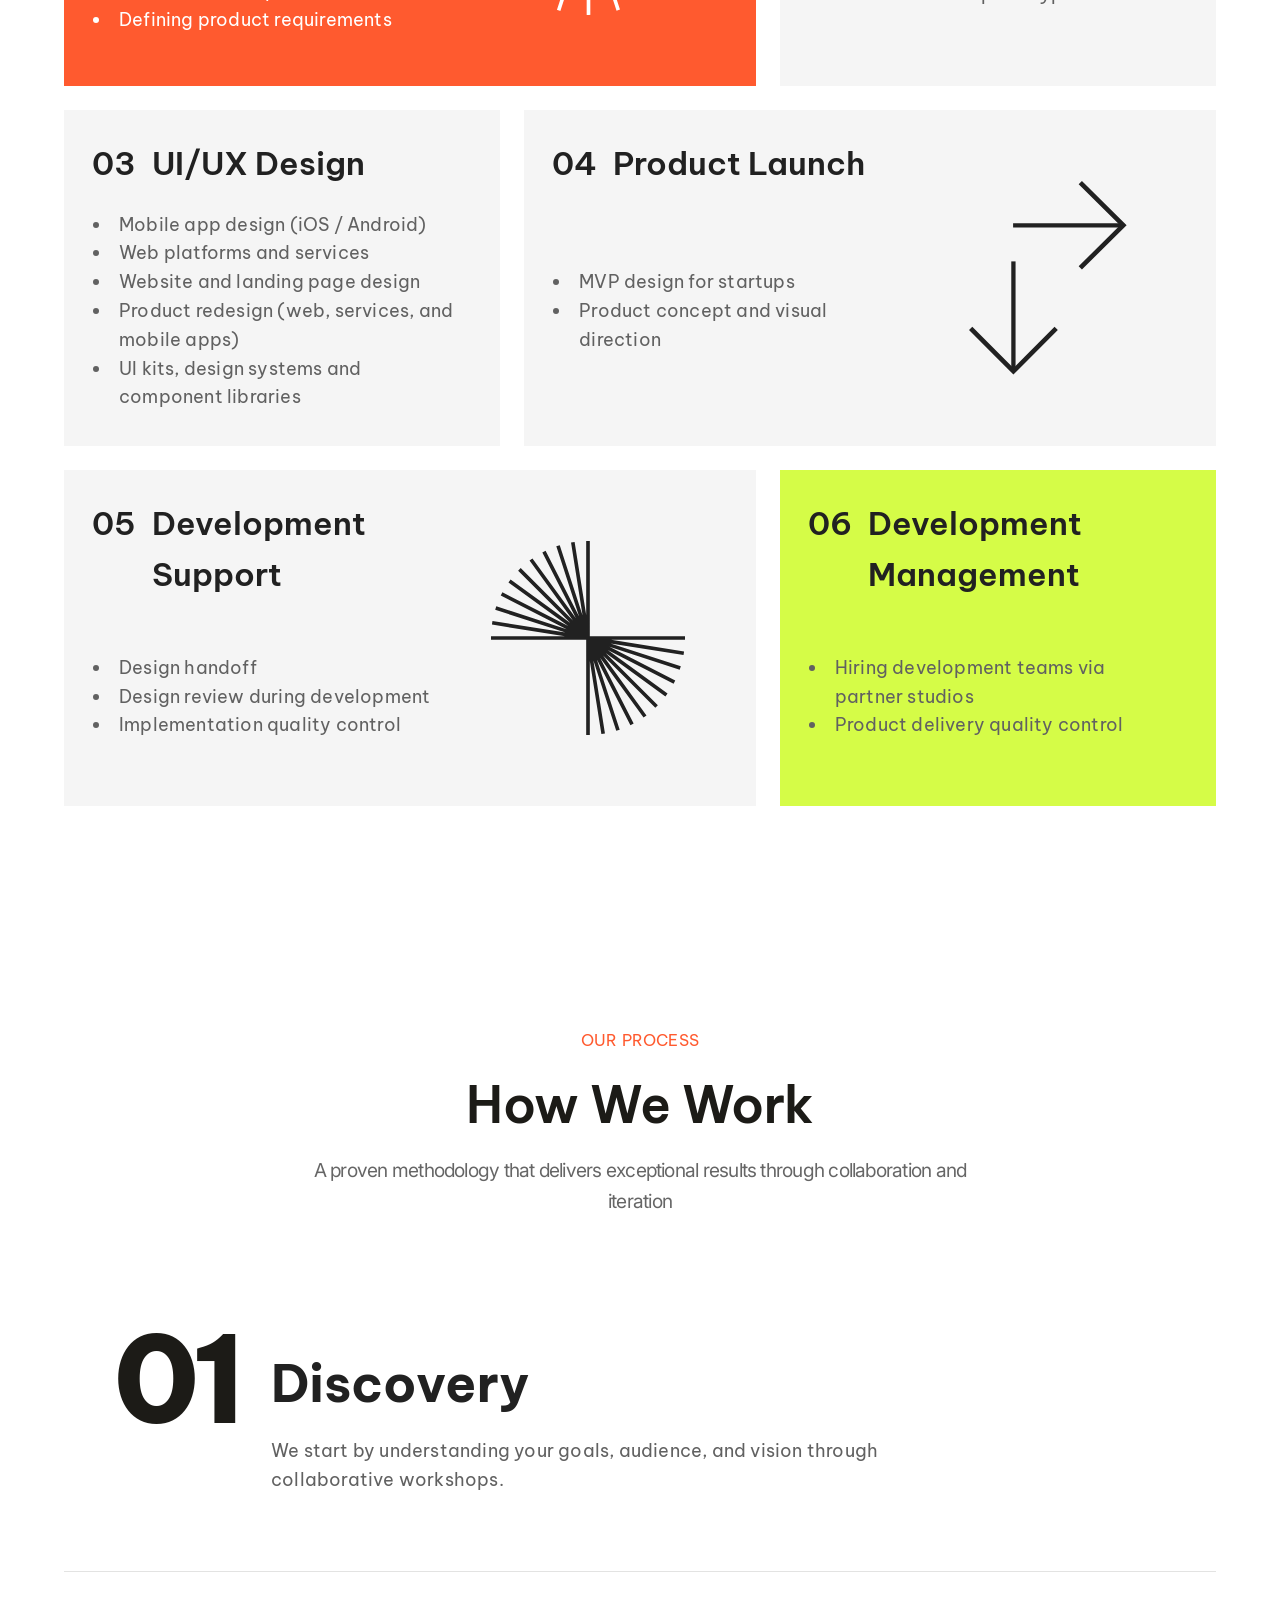
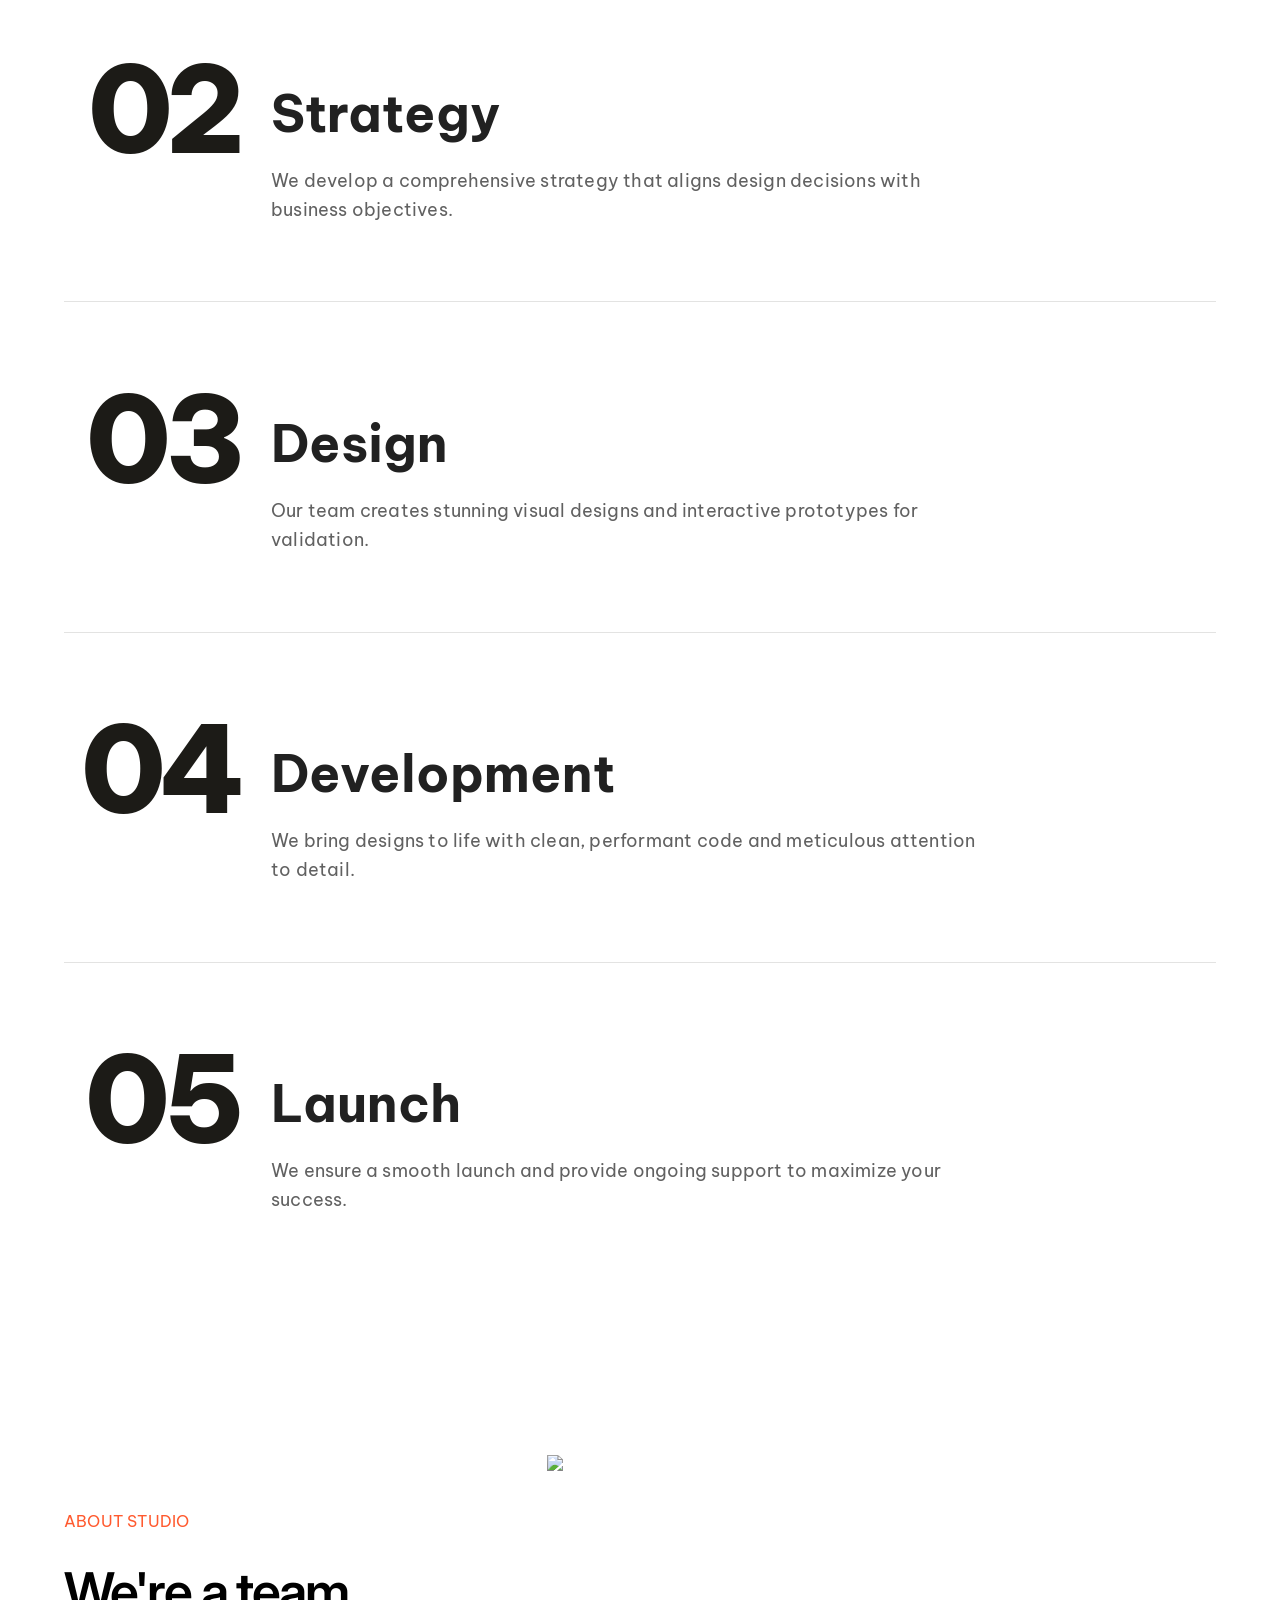
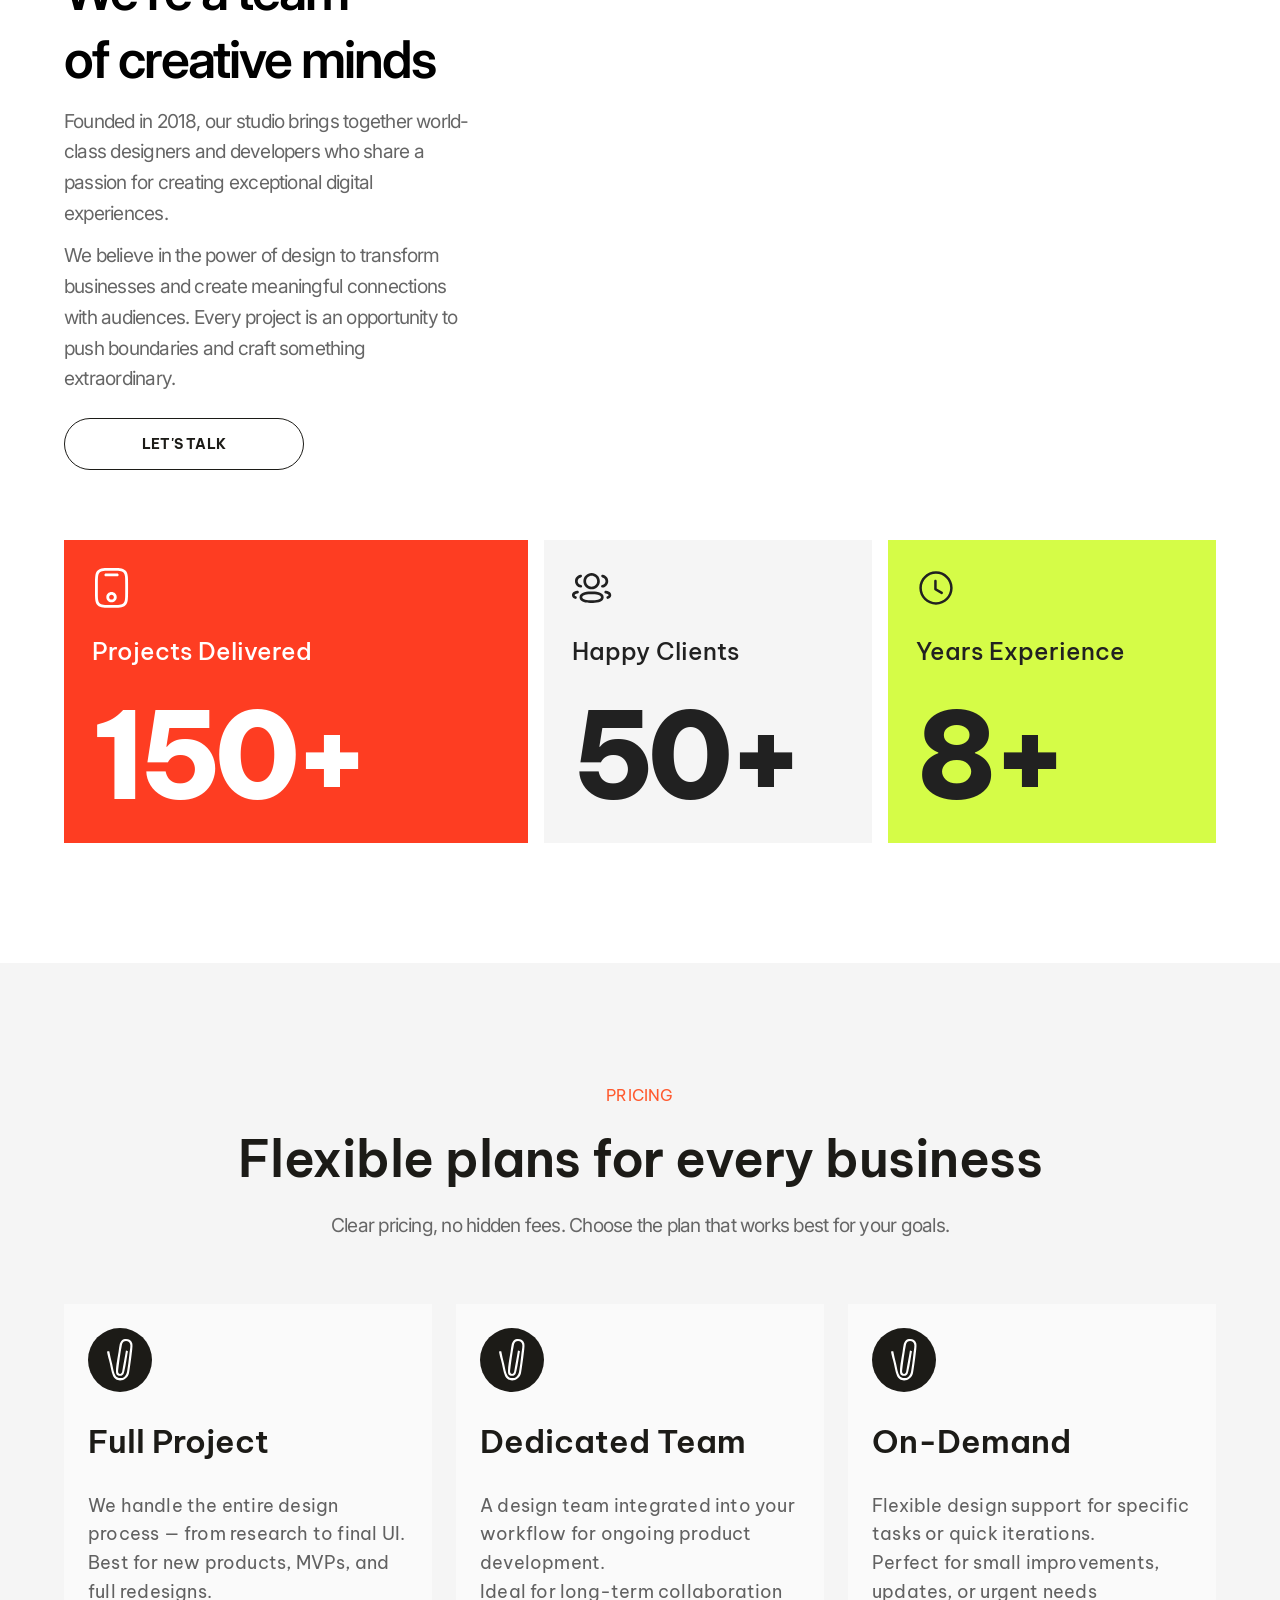
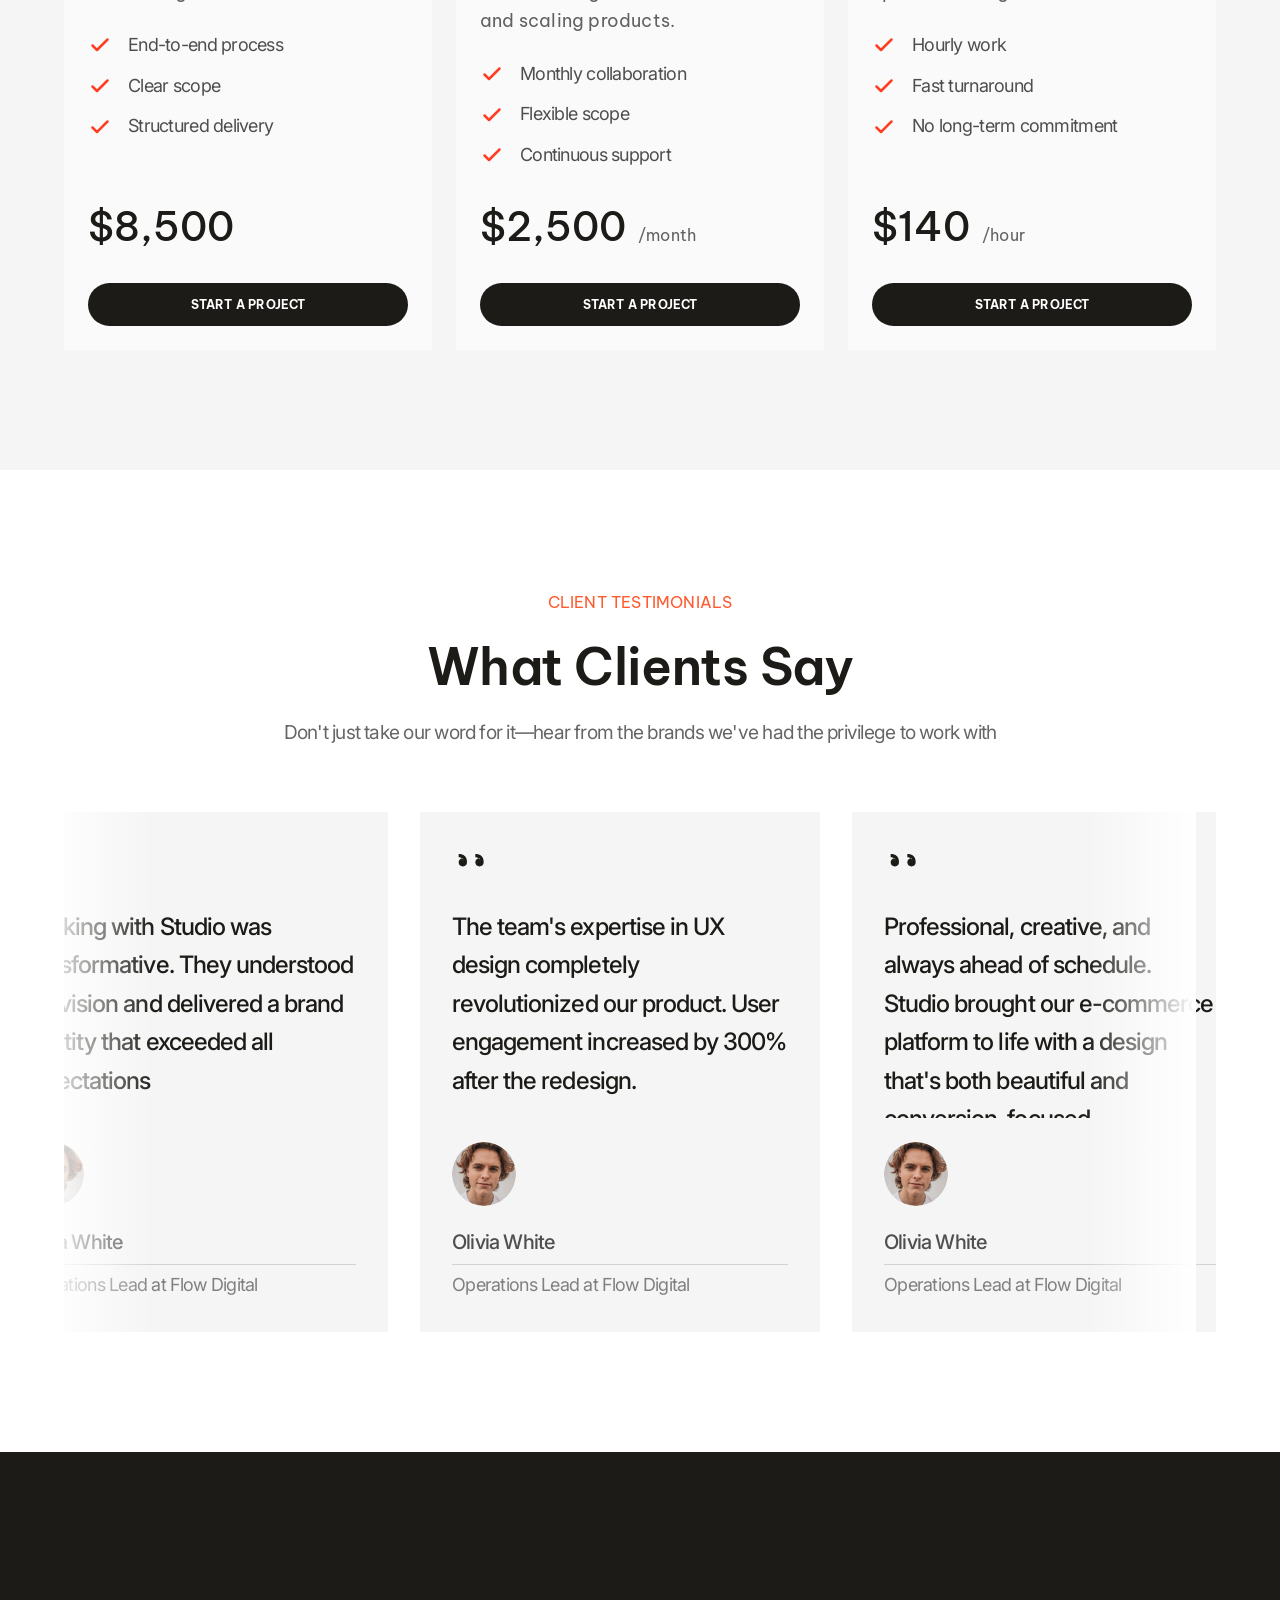
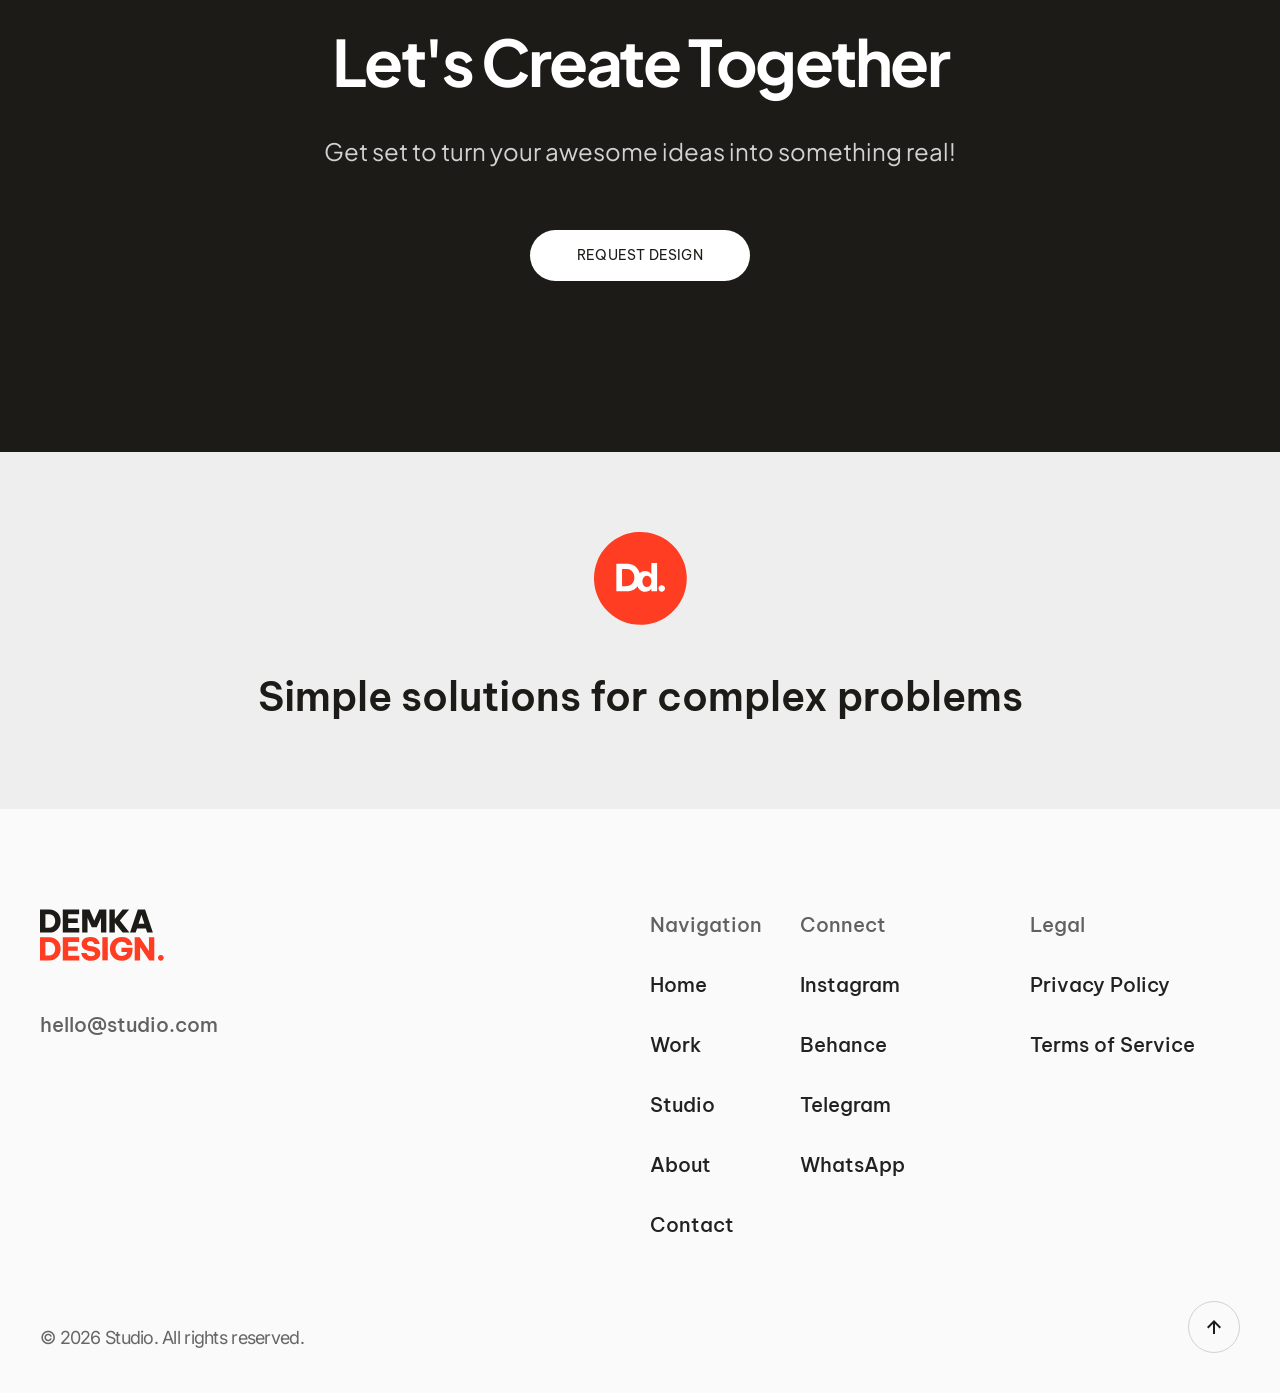
==== commit fc4231f1: "Enhance navigation and accessibility across multiple pages; update font links, add language switcher" ====
--- a/index.html
+++ b/index.html
@@ -3,11 +3,11 @@
   <head>
     <meta charset="UTF-8" />
     <meta name="viewport" content="width=device-width, initial-scale=1.0" />
-    <title>DEMKA DESIGN — Jenzi</title>
+    <title data-i18n="meta.title">DEMKA DESIGN — Jenzi</title>
     <link rel="preconnect" href="https://fonts.googleapis.com" />
     <link rel="preconnect" href="https://fonts.gstatic.com" crossorigin />
     <link
-      href="https://fonts.googleapis.com/css2?family=Be+Vietnam+Pro:wght@400;500;600;700&family=Inter:wght@400;500;600&family=Plus+Jakarta+Sans:wght@400;700&display=swap"
+      href="https://fonts.googleapis.com/css2?family=Be+Vietnam+Pro:wght@400;500;600;700&family=Inter:wght@400;500;600&family=Onest:wght@400&family=Plus+Jakarta+Sans:wght@400;700&display=swap"
       rel="stylesheet"
     />
     <link rel="stylesheet" href="./styles.css" />
@@ -15,8 +15,9 @@
   <body>
     <div class="page">
       <section class="hero">
-        <div class="glow-top" aria-hidden="true"></div>
-        <div class="glow-bottom" aria-hidden="true"></div>
+        <video class="hero-video" autoplay muted loop playsinline aria-hidden="true">
+          <source src="./jenzi_hero_animation.mp4" type="video/mp4" />
+        </video>
 
         <header class="nav">
           <a class="logo" href="/">
@@ -24,38 +25,71 @@
             <span class="logo-line logo-accent">DESIGN.</span>
           </a>
           <div class="menu-wrap">
-            <nav aria-label="Primary">
+            <nav aria-label="Primary" data-i18n-aria-label="a11y.navPrimary">
               <ul class="menu">
-                <li><a class="menu-link" href="#work">Work</a></li>
-                <li><a class="menu-link" href="#services">Services</a></li>
-                <li><a class="menu-link" href="./studio.html">Studio</a></li>
-                <li><a class="menu-link" href="#contact">Contact</a></li>
+                <li><a class="menu-link" href="./work.html" data-i18n="nav.work">Work</a></li>
+                <li><a class="menu-link" href="#services" data-i18n="nav.services">Services</a></li>
+                <li><a class="menu-link" href="./studio.html" data-i18n="nav.studio">Studio</a></li>
+                <li><a class="menu-link" href="#contact" data-i18n="nav.contact">Contact</a></li>
               </ul>
             </nav>
           </div>
-          <div class="nav-cta">
-            <a class="cta" href="./start-project.html">Start a project</a>
-          </div>
-          <button
-            type="button"
-            class="nav-toggle"
-            id="nav-toggle"
-            aria-expanded="false"
-            aria-controls="nav-mobile-panel"
-            aria-label="Open menu"
-          >
-            <span class="nav-toggle-bar" aria-hidden="true"></span>
-            <span class="nav-toggle-bar" aria-hidden="true"></span>
-          </button>
+          <div class="nav-end">
+            <div class="nav-actions">
+              <div class="nav-lang nav-lang-desktop" role="group" data-i18n-aria-label="a11y.langSwitcher">
+                <button type="button" class="nav-lang-btn" data-lang="en" aria-pressed="false">EN</button>
+                <span class="nav-lang-divider" aria-hidden="true"></span>
+                <button type="button" class="nav-lang-btn" data-lang="ru" aria-pressed="false">RU</button>
+              </div>
+              <div class="nav-lang-mobile">
+                <button
+                  type="button"
+                  class="nav-lang-mobile-trigger"
+                  aria-expanded="false"
+                  aria-haspopup="listbox"
+                  aria-controls="nav-lang-mobile-list"
+                  data-i18n-aria-label="a11y.langMenuChoose"
+                >
+                  <span class="nav-lang-mobile-current">EN</span>
+                  <svg class="nav-lang-mobile-chevron" width="16" height="16" viewBox="0 0 24 24" aria-hidden="true" focusable="false">
+                    <path fill="currentColor" d="M12 15.4 6.3 9.7 7.2 8.8l4.8 4.8 4.8-4.8.9.9-5.7 5.7z" />
+                  </svg>
+                </button>
+                <ul class="nav-lang-mobile-list" id="nav-lang-mobile-list" role="listbox" hidden>
+                  <li role="none">
+                    <button type="button" class="nav-lang-mobile-option" role="option" data-lang="en" aria-selected="true">EN</button>
+                  </li>
+                  <li role="none">
+                    <button type="button" class="nav-lang-mobile-option" role="option" data-lang="ru" aria-selected="false">RU</button>
+                  </li>
+                </ul>
+              </div>
+              <div class="nav-cta">
+                <a class="cta" href="./start-project.html" data-i18n="nav.cta">Start a project</a>
+              </div>
+            </div>
+            <button
+              type="button"
+              class="nav-toggle"
+              id="nav-toggle"
+              aria-expanded="false"
+              aria-controls="nav-mobile-panel"
+              aria-label="Open menu"
+              data-i18n-aria-label="a11y.menuOpen"
+            >
+              <span class="nav-toggle-bar" aria-hidden="true"></span>
+              <span class="nav-toggle-bar" aria-hidden="true"></span>
+            </button>
+          </div>
           <div class="nav-mobile-menu" id="nav-mobile-panel" hidden>
-            <nav aria-label="Primary (mobile)">
+            <nav aria-label="Primary (mobile)" data-i18n-aria-label="a11y.navPrimaryMobile">
               <ul class="nav-mobile-list">
-                <li><a class="nav-mobile-link" href="#work">Work</a></li>
-                <li><a class="nav-mobile-link" href="#services">Services</a></li>
-                <li><a class="nav-mobile-link" href="./studio.html">Studio</a></li>
-                <li><a class="nav-mobile-link" href="#contact">Contact</a></li>
+                <li><a class="nav-mobile-link" href="./work.html" data-i18n="nav.work">Work</a></li>
+                <li><a class="nav-mobile-link" href="#services" data-i18n="nav.services">Services</a></li>
+                <li><a class="nav-mobile-link" href="./studio.html" data-i18n="nav.studio">Studio</a></li>
+                <li><a class="nav-mobile-link" href="#contact" data-i18n="nav.contact">Contact</a></li>
               </ul>
-              <a class="cta nav-mobile-cta" href="./start-project.html">Start a project</a>
+              <a class="cta cta--nav-dark nav-mobile-cta" href="./start-project.html" data-i18n="nav.cta">Start a project</a>
             </nav>
           </div>
         </header>
@@ -63,112 +97,104 @@
         <main class="main">
           <div class="hero-stack">
             <h1 class="headline">
-              Turning complex ideas
+              <span data-i18n="hero.line1">Turning complex ideas</span>
               <br />
               <span class="headline-line2">
-                <span class="headline-into">into</span><span class="headline-muted"> clear digital products</span>
+                <span class="headline-into" data-i18n="hero.into">into</span><span class="headline-muted" data-i18n="hero.muted"> clear digital products</span>
               </span>
             </h1>
-            <p class="subtitle">
+            <p class="subtitle" data-i18n="hero.subtitle">
               We design intuitive, modern interfaces for startups and growing businesses —
               from concept to final UI
             </p>
-            <a class="cta" href="./start-project.html">Start a project</a>
-          </div>
-
-          <div class="phone-section" aria-hidden="true">
-            <div class="phone-slot">
-              <img
-                class="hero-device"
-                src="./hero-image1.png"
-                alt=""
-                width="1520"
-                height="2304"
-                decoding="async"
-              />
-            </div>
-          </div>
+            <a class="cta" href="./start-project.html" data-i18n="nav.cta">Start a project</a>
+          </div>
+
         </main>
       </section>
 
       <section class="featured-work" id="work">
         <div class="featured-work-inner">
           <header class="section-header">
-            <span class="section-mark">Work</span>
-            <h2 class="section-title">Featured Projects</h2>
-            <p class="section-subtitle">
+            <span class="section-mark" data-i18n="work.mark">Work</span>
+            <h2 class="section-title" data-i18n="work.title">Featured Projects</h2>
+            <p class="section-subtitle" data-i18n="work.subtitle">
               A curated selection of our recent work across branding, digital design, and
               interactive experiences
             </p>
           </header>
 
           <div class="project-grid">
-            <article class="project-card">
+            <a class="project-card" href="./e-commerce-platform.html" data-i18n-aria-label="a11y.projectEcommerceAria" aria-label="Open E-commerce Platform case study">
               <img
                 class="project-image"
                 src="./e-commerce-banner.png"
                 alt="E-commerce Platform project preview"
+                data-i18n-alt="projects.ecommerce.imgAlt"
                 loading="lazy"
                 decoding="async"
               />
               <div class="project-card-overlay" aria-hidden="true"></div>
               <div class="project-card-content">
-                <h3 class="project-title">E-commerce Platform</h3>
-                <p class="project-description">
+                <h3 class="project-title" data-i18n="projects.ecommerce.title">E-commerce Platform</h3>
+                <p class="project-description" data-i18n="projects.ecommerce.description">
                   Online store for a local brand with 1C and CDEK integration, loyalty system,
                   promo codes, and stories
                 </p>
               </div>
-            </article>
+            </a>
 
             <article class="project-card">
               <img
                 class="project-image"
                 src="./dating_app_banner.png"
                 alt="Dating App project preview"
+                data-i18n-alt="projects.dating.imgAlt"
                 loading="lazy"
                 decoding="async"
               />
               <div class="project-card-overlay" aria-hidden="true"></div>
               <div class="project-card-content">
-                <h3 class="project-title">Dating App</h3>
-                <p class="project-description">
+                <h3 class="project-title" data-i18n="projects.dating.title">Dating App</h3>
+                <p class="project-description" data-i18n="projects.dating.description">
                   Subscription-based dating app with a unique gamified experience. Designed for
                   the Turkish market
                 </p>
               </div>
             </article>
 
-            <article class="project-card">
+            <a class="project-card" href="./taxi-service.html" data-i18n-aria-label="a11y.projectTaxiAria" aria-label="Open Taxi Service case study">
               <img
                 class="project-image"
                 src="./taxi-service-banner.png"
                 alt="Taxi Service project preview"
+                data-i18n-alt="projects.taxi.imgAlt"
                 loading="lazy"
                 decoding="async"
               />
               <div class="project-card-overlay" aria-hidden="true"></div>
               <div class="project-card-content">
-                <h3 class="project-title">Taxi Service</h3>
-                <p class="project-description">
+                <h3 class="project-title" data-i18n="projects.taxi.title">Taxi Service</h3>
+                <p class="project-description" data-i18n="projects.taxi.description">
                   A taxi platform for small cities in the Chelyabinsk region, including passenger
                   and driver apps, along with an admin panel tailored to local infrastructure
                 </p>
               </div>
-            </article>
+            </a>
 
             <article class="project-card">
               <img
                 class="project-image"
                 src="./finance_tracker.png"
                 alt="Finance Tracker project preview"
+                data-i18n-alt="projects.finance.imgAlt"
                 loading="lazy"
                 decoding="async"
               />
               <div class="project-card-overlay" aria-hidden="true"></div>
               <div class="project-card-content">
-                <h3 class="project-title">Finance Tracker</h3>
-                <p class="project-description">
+                <h3 class="project-title" data-i18n="projects.finance.title">Finance Tracker</h3>
+                <p class="project-description" data-i18n="projects.finance.description">
                   A personal finance management app with bank integrations and real-time market
                   data via API
                 </p>
@@ -176,16 +202,16 @@
             </article>
           </div>
 
-          <button type="button" class="cta cta-outline">Explore all projects</button>
+          <a class="cta cta-outline" href="./work.html" data-i18n="work.explore">Explore all projects</a>
         </div>
       </section>
 
       <section class="services" id="services">
         <div class="services-inner">
           <header class="section-header">
-            <span class="section-mark">What We Do</span>
-            <h2 class="section-title">Our Services</h2>
-            <p class="section-subtitle">
+            <span class="section-mark" data-i18n="services.sectionMark">What We Do</span>
+            <h2 class="section-title" data-i18n="services.sectionTitle">Our Services</h2>
+            <p class="section-subtitle" data-i18n="services.sectionSubtitle">
               Comprehensive design and development services to transform your vision into reality
             </p>
           </header>
@@ -195,12 +221,12 @@
               <article class="service-card service-card--wide service-card--accent">
                 <div class="service-card-header">
                   <span class="service-number">01</span>
-                  <h3 class="service-card-title">Product Research <br />&amp; Analysis</h3>
+                  <h3 class="service-card-title"><span data-i18n="services.s01.title1">Product Research </span><br /><span data-i18n="services.s01.title2">&amp; Analysis</span></h3>
                 </div>
                 <div class="service-card-icon" aria-hidden="true">
                   <img src="./circle_first.svg" alt="" loading="lazy" decoding="async" />
                 </div>
-                <ul class="service-list">
+                <ul class="service-list" data-i18n-list="services.s01.items">
                   <li>Product and business analysis</li>
                   <li>UX audits</li>
                   <li>Market and competitor research</li>
@@ -211,9 +237,9 @@
               <article class="service-card service-card--narrow service-card--neutral">
                 <div class="service-card-header">
                   <span class="service-number">02</span>
-                  <h3 class="service-card-title">UX Design</h3>
-                </div>
-                <ul class="service-list">
+                  <h3 class="service-card-title" data-i18n="services.s02.title">UX Design</h3>
+                </div>
+                <ul class="service-list" data-i18n-list="services.s02.items">
                   <li>Product structure design (information architecture)</li>
                   <li>User flows and scenarios</li>
                   <li>Wireframes and prototypes</li>
@@ -225,9 +251,9 @@
               <article class="service-card service-card--narrow service-card--neutral">
                 <div class="service-card-header">
                   <span class="service-number">03</span>
-                  <h3 class="service-card-title">UI/UX Design</h3>
-                </div>
-                <ul class="service-list">
+                  <h3 class="service-card-title" data-i18n="services.s03.title">UI/UX Design</h3>
+                </div>
+                <ul class="service-list" data-i18n-list="services.s03.items">
                   <li>Mobile app design (iOS / Android)</li>
                   <li>Web platforms and services</li>
                   <li>Website and landing page design</li>
@@ -239,12 +265,12 @@
               <article class="service-card service-card--wide service-card--neutral">
                 <div class="service-card-header">
                   <span class="service-number">04</span>
-                  <h3 class="service-card-title">Product Launch</h3>
+                  <h3 class="service-card-title" data-i18n="services.s04.title">Product Launch</h3>
                 </div>
                 <div class="service-card-icon" aria-hidden="true">
                   <img src="./arrows.svg" alt="" loading="lazy" decoding="async" />
                 </div>
-                <ul class="service-list">
+                <ul class="service-list" data-i18n-list="services.s04.items">
                   <li>MVP design for startups</li>
                   <li>Product concept and visual direction</li>
                 </ul>
@@ -255,12 +281,12 @@
               <article class="service-card service-card--wide service-card--neutral">
                 <div class="service-card-header">
                   <span class="service-number">05</span>
-                  <h3 class="service-card-title">Development Support</h3>
+                  <h3 class="service-card-title" data-i18n="services.s05.title">Development Support</h3>
                 </div>
                 <div class="service-card-icon" aria-hidden="true">
                   <img src="./development_support.svg" alt="" loading="lazy" decoding="async" />
                 </div>
-                <ul class="service-list">
+                <ul class="service-list" data-i18n-list="services.s05.items">
                   <li>Design handoff</li>
                   <li>Design review during development</li>
                   <li>Implementation quality control</li>
@@ -270,9 +296,9 @@
               <article class="service-card service-card--narrow service-card--lime">
                 <div class="service-card-header">
                   <span class="service-number">06</span>
-                  <h3 class="service-card-title">Development Management</h3>
-                </div>
-                <ul class="service-list">
+                  <h3 class="service-card-title"><span data-i18n="services.s06.title1">Development </span><br /><span data-i18n="services.s06.title2">Management</span></h3>
+                </div>
+                <ul class="service-list" data-i18n-list="services.s06.items">
                   <li>Hiring development teams via partner studios</li>
                   <li>Product delivery quality control</li>
                 </ul>
@@ -285,9 +311,9 @@
       <section class="process" id="process" aria-labelledby="process-title">
         <div class="process-inner">
           <header class="section-header">
-            <span class="section-mark">Our Process</span>
-            <h2 class="section-title" id="process-title">How We Work</h2>
-            <p class="section-subtitle">A proven methodology that delivers exceptional results through collaboration and iteration</p>
+            <span class="section-mark" data-i18n="process.sectionMark">Our Process</span>
+            <h2 class="section-title" id="process-title" data-i18n="process.sectionTitle">How We Work</h2>
+            <p class="section-subtitle" data-i18n="process.sectionSubtitle">A proven methodology that delivers exceptional results through collaboration and iteration</p>
           </header>
 
           <ol class="process-list">
@@ -334,33 +360,33 @@
         <div class="about-inner">
           <div class="about-top">
             <div class="about-info">
-              <span class="section-mark">About Studio</span>
+              <span class="section-mark" data-i18n="about.sectionMark">About Studio</span>
               <div class="about-copy">
-                <h2 class="about-title" id="about-title">We&rsquo;re a team<br />of creative minds</h2>
-                <p class="about-description">Founded in 2018, our studio brings together world-class designers and developers who share a passion for creating exceptional digital experiences.</p>
-                <p class="about-description">We believe in the power of design to transform businesses and create meaningful connections with audiences. Every project is an opportunity to push boundaries and craft something extraordinary.</p>
-              </div>
-              <a href="#contact" class="cta cta-outline about-cta">Let&rsquo;s Talk</a>
+                <h2 class="about-title" id="about-title"><span data-i18n="about.title1">We're a team</span><br /><span data-i18n="about.title2">of creative minds</span></h2>
+                <p class="about-description" data-i18n="about.p1">Founded in 2018, our studio brings together world-class designers and developers who share a passion for creating exceptional digital experiences.</p>
+                <p class="about-description" data-i18n="about.p2">We believe in the power of design to transform businesses and create meaningful connections with audiences. Every project is an opportunity to push boundaries and craft something extraordinary.</p>
+              </div>
+              <a href="#contact" class="cta cta-outline about-cta" data-i18n="about.cta">Let's Talk</a>
             </div>
             <div class="about-media">
-              <img class="about-image" src="./peopple.png" alt="Two people sharing a moment" loading="lazy" decoding="async" />
+              <img class="about-image" src="./peopple.png" alt="Two people sharing a moment" data-i18n-alt="a11y.aboutImageAlt" loading="lazy" decoding="async" />
             </div>
           </div>
 
           <ul class="stats-row">
             <li class="stat stat--accent">
               <img class="stat-icon" src="./Iconly/Regular/Outline/projects_delivered.svg" alt="" aria-hidden="true" loading="lazy" decoding="async" />
-              <p class="stat-label">Projects Delivered</p>
+              <p class="stat-label" data-i18n="about.statProjects">Projects Delivered</p>
               <p class="stat-value">150+</p>
             </li>
             <li class="stat stat--neutral">
               <img class="stat-icon" src="./Iconly/Regular/Outline/happy_clients.svg" alt="" aria-hidden="true" loading="lazy" decoding="async" />
-              <p class="stat-label">Happy Clients</p>
+              <p class="stat-label" data-i18n="about.statClients">Happy Clients</p>
               <p class="stat-value">50+</p>
             </li>
             <li class="stat stat--lime">
               <img class="stat-icon" src="./Iconly/Regular/Outline/experience.svg" alt="" aria-hidden="true" loading="lazy" decoding="async" />
-              <p class="stat-label">Years Experience</p>
+              <p class="stat-label" data-i18n="about.statYears">Years Experience</p>
               <p class="stat-value">8+</p>
             </li>
           </ul>
@@ -370,9 +396,9 @@
       <section class="pricing" id="pricing" aria-labelledby="pricing-title">
         <div class="pricing-inner">
           <header class="section-header">
-            <span class="section-mark">Pricing</span>
-            <h2 class="section-title" id="pricing-title">Flexible plans for every business</h2>
-            <p class="section-subtitle">Clear pricing, no hidden fees. Choose the plan that works best for your goals.</p>
+            <span class="section-mark" data-i18n="pricing.sectionMark">Pricing</span>
+            <h2 class="section-title" id="pricing-title" data-i18n="pricing.sectionTitle">Flexible plans for every business</h2>
+            <p class="section-subtitle" data-i18n="pricing.sectionSubtitle">Clear pricing, no hidden fees. Choose the plan that works best for your goals.</p>
           </header>
 
           <ul class="pricing-grid">
@@ -382,20 +408,20 @@
                   <div class="pricing-icon" aria-hidden="true">
                     <img src="./paperclip.svg" alt="" loading="lazy" decoding="async" />
                   </div>
-                  <h3 class="pricing-title">Full Project</h3>
-                  <p class="pricing-description">We handle the entire design process &mdash; from research to final UI.<br />Best for new products, MVPs, and full redesigns.</p>
+                  <h3 class="pricing-title" data-i18n="pricing.full.title">Full Project</h3>
+                  <p class="pricing-description" data-i18n-html="pricing.full.description">We handle the entire design process &mdash; from research to final UI.<br />Best for new products, MVPs, and full redesigns.</p>
                   <ul class="pricing-features">
                     <li class="pricing-feature">
                       <svg class="pricing-check" viewBox="0 0 24 24" aria-hidden="true" focusable="false"><path d="M4.5 12.5l4.5 4.5L19.5 6.5" fill="none" stroke="currentColor" stroke-width="2.5" stroke-linecap="round" stroke-linejoin="round"/></svg>
-                      End-to-end process
-                    </li>
-                    <li class="pricing-feature">
-                      <svg class="pricing-check" viewBox="0 0 24 24" aria-hidden="true" focusable="false"><path d="M4.5 12.5l4.5 4.5L19.5 6.5" fill="none" stroke="currentColor" stroke-width="2.5" stroke-linecap="round" stroke-linejoin="round"/></svg>
-                      Clear scope
-                    </li>
-                    <li class="pricing-feature">
-                      <svg class="pricing-check" viewBox="0 0 24 24" aria-hidden="true" focusable="false"><path d="M4.5 12.5l4.5 4.5L19.5 6.5" fill="none" stroke="currentColor" stroke-width="2.5" stroke-linecap="round" stroke-linejoin="round"/></svg>
-                      Structured delivery
+                      <span data-i18n="pricing.full.f1">End-to-end process</span>
+                    </li>
+                    <li class="pricing-feature">
+                      <svg class="pricing-check" viewBox="0 0 24 24" aria-hidden="true" focusable="false"><path d="M4.5 12.5l4.5 4.5L19.5 6.5" fill="none" stroke="currentColor" stroke-width="2.5" stroke-linecap="round" stroke-linejoin="round"/></svg>
+                      <span data-i18n="pricing.full.f2">Clear scope</span>
+                    </li>
+                    <li class="pricing-feature">
+                      <svg class="pricing-check" viewBox="0 0 24 24" aria-hidden="true" focusable="false"><path d="M4.5 12.5l4.5 4.5L19.5 6.5" fill="none" stroke="currentColor" stroke-width="2.5" stroke-linecap="round" stroke-linejoin="round"/></svg>
+                      <span data-i18n="pricing.full.f3">Structured delivery</span>
                     </li>
                   </ul>
                 </div>
@@ -403,7 +429,7 @@
                   <span class="pricing-price-value">$8,500</span>
                 </div>
               </div>
-              <a href="./start-project.html" class="cta pricing-cta">Start a Project</a>
+              <a href="./start-project.html" class="cta pricing-cta" data-i18n="pricing.full.cta">Start a Project</a>
             </li>
 
             <li class="pricing-card">
@@ -412,29 +438,29 @@
                   <div class="pricing-icon" aria-hidden="true">
                     <img src="./paperclip.svg" alt="" loading="lazy" decoding="async" />
                   </div>
-                  <h3 class="pricing-title">Dedicated Team</h3>
-                  <p class="pricing-description">A design team integrated into your workflow for ongoing product development.<br />Ideal for long-term collaboration and scaling products.</p>
+                  <h3 class="pricing-title" data-i18n="pricing.team.title">Dedicated Team</h3>
+                  <p class="pricing-description" data-i18n-html="pricing.team.description">A design team integrated into your workflow for ongoing product development.<br />Ideal for long-term collaboration and scaling products.</p>
                   <ul class="pricing-features">
                     <li class="pricing-feature">
                       <svg class="pricing-check" viewBox="0 0 24 24" aria-hidden="true" focusable="false"><path d="M4.5 12.5l4.5 4.5L19.5 6.5" fill="none" stroke="currentColor" stroke-width="2.5" stroke-linecap="round" stroke-linejoin="round"/></svg>
-                      Monthly collaboration
-                    </li>
-                    <li class="pricing-feature">
-                      <svg class="pricing-check" viewBox="0 0 24 24" aria-hidden="true" focusable="false"><path d="M4.5 12.5l4.5 4.5L19.5 6.5" fill="none" stroke="currentColor" stroke-width="2.5" stroke-linecap="round" stroke-linejoin="round"/></svg>
-                      Flexible scope
-                    </li>
-                    <li class="pricing-feature">
-                      <svg class="pricing-check" viewBox="0 0 24 24" aria-hidden="true" focusable="false"><path d="M4.5 12.5l4.5 4.5L19.5 6.5" fill="none" stroke="currentColor" stroke-width="2.5" stroke-linecap="round" stroke-linejoin="round"/></svg>
-                      Continuous support
+                      <span data-i18n="pricing.team.f1">Monthly collaboration</span>
+                    </li>
+                    <li class="pricing-feature">
+                      <svg class="pricing-check" viewBox="0 0 24 24" aria-hidden="true" focusable="false"><path d="M4.5 12.5l4.5 4.5L19.5 6.5" fill="none" stroke="currentColor" stroke-width="2.5" stroke-linecap="round" stroke-linejoin="round"/></svg>
+                      <span data-i18n="pricing.team.f2">Flexible scope</span>
+                    </li>
+                    <li class="pricing-feature">
+                      <svg class="pricing-check" viewBox="0 0 24 24" aria-hidden="true" focusable="false"><path d="M4.5 12.5l4.5 4.5L19.5 6.5" fill="none" stroke="currentColor" stroke-width="2.5" stroke-linecap="round" stroke-linejoin="round"/></svg>
+                      <span data-i18n="pricing.team.f3">Continuous support</span>
                     </li>
                   </ul>
                 </div>
                 <div class="pricing-price">
                   <span class="pricing-price-value">$2,500</span>
-                  <span class="pricing-price-period">/month</span>
-                </div>
-              </div>
-              <a href="./start-project.html" class="cta pricing-cta">Start a Project</a>
+                  <span class="pricing-price-period" data-i18n="pricing.team.period">/month</span>
+                </div>
+              </div>
+              <a href="./start-project.html" class="cta pricing-cta" data-i18n="pricing.team.cta">Start a Project</a>
             </li>
 
             <li class="pricing-card">
@@ -443,29 +469,29 @@
                   <div class="pricing-icon" aria-hidden="true">
                     <img src="./paperclip.svg" alt="" loading="lazy" decoding="async" />
                   </div>
-                  <h3 class="pricing-title">On-Demand</h3>
-                  <p class="pricing-description">Flexible design support for specific tasks or quick iterations.<br />Perfect for small improvements, updates, or urgent needs</p>
+                  <h3 class="pricing-title" data-i18n="pricing.ondemand.title">On-Demand</h3>
+                  <p class="pricing-description" data-i18n-html="pricing.ondemand.description">Flexible design support for specific tasks or quick iterations.<br />Perfect for small improvements, updates, or urgent needs</p>
                   <ul class="pricing-features">
                     <li class="pricing-feature">
                       <svg class="pricing-check" viewBox="0 0 24 24" aria-hidden="true" focusable="false"><path d="M4.5 12.5l4.5 4.5L19.5 6.5" fill="none" stroke="currentColor" stroke-width="2.5" stroke-linecap="round" stroke-linejoin="round"/></svg>
-                      Hourly work
-                    </li>
-                    <li class="pricing-feature">
-                      <svg class="pricing-check" viewBox="0 0 24 24" aria-hidden="true" focusable="false"><path d="M4.5 12.5l4.5 4.5L19.5 6.5" fill="none" stroke="currentColor" stroke-width="2.5" stroke-linecap="round" stroke-linejoin="round"/></svg>
-                      Fast turnaround
-                    </li>
-                    <li class="pricing-feature">
-                      <svg class="pricing-check" viewBox="0 0 24 24" aria-hidden="true" focusable="false"><path d="M4.5 12.5l4.5 4.5L19.5 6.5" fill="none" stroke="currentColor" stroke-width="2.5" stroke-linecap="round" stroke-linejoin="round"/></svg>
-                      No long-term commitment
+                      <span data-i18n="pricing.ondemand.f1">Hourly work</span>
+                    </li>
+                    <li class="pricing-feature">
+                      <svg class="pricing-check" viewBox="0 0 24 24" aria-hidden="true" focusable="false"><path d="M4.5 12.5l4.5 4.5L19.5 6.5" fill="none" stroke="currentColor" stroke-width="2.5" stroke-linecap="round" stroke-linejoin="round"/></svg>
+                      <span data-i18n="pricing.ondemand.f2">Fast turnaround</span>
+                    </li>
+                    <li class="pricing-feature">
+                      <svg class="pricing-check" viewBox="0 0 24 24" aria-hidden="true" focusable="false"><path d="M4.5 12.5l4.5 4.5L19.5 6.5" fill="none" stroke="currentColor" stroke-width="2.5" stroke-linecap="round" stroke-linejoin="round"/></svg>
+                      <span data-i18n="pricing.ondemand.f3">No long-term commitment</span>
                     </li>
                   </ul>
                 </div>
                 <div class="pricing-price">
                   <span class="pricing-price-value">$140</span>
-                  <span class="pricing-price-period">/hour</span>
-                </div>
-              </div>
-              <a href="./start-project.html" class="cta pricing-cta">Start a Project</a>
+                  <span class="pricing-price-period" data-i18n="pricing.ondemand.period">/hour</span>
+                </div>
+              </div>
+              <a href="./start-project.html" class="cta pricing-cta" data-i18n="pricing.ondemand.cta">Start a Project</a>
             </li>
           </ul>
         </div>
@@ -474,9 +500,9 @@
       <section class="testimonials" id="testimonials" aria-labelledby="testimonials-title">
         <div class="testimonials-inner">
           <header class="section-header">
-            <span class="section-mark">Client Testimonials</span>
-            <h2 class="section-title" id="testimonials-title">What Clients Say</h2>
-            <p class="section-subtitle">Don&rsquo;t just take our word for it&mdash;hear from the brands we&rsquo;ve had the privilege to work with</p>
+            <span class="section-mark" data-i18n="testimonials.sectionMark">Client Testimonials</span>
+            <h2 class="section-title" id="testimonials-title" data-i18n="testimonials.sectionTitle">What Clients Say</h2>
+            <p class="section-subtitle" data-i18n="testimonials.sectionSubtitle">Don&rsquo;t just take our word for it&mdash;hear from the brands we&rsquo;ve had the privilege to work with</p>
           </header>
 
           <div class="testimonials-viewport">
@@ -563,45 +589,45 @@
       <section class="final-cta" id="contact" aria-labelledby="final-cta-title">
         <div class="final-cta-inner">
           <div class="final-cta-copy">
-            <h2 class="final-cta-title" id="final-cta-title">Let&rsquo;s Create Together</h2>
-            <p class="final-cta-subtitle">Get set to turn your awesome ideas into something real!</p>
-          </div>
-          <a href="./start-project.html" class="final-cta-button">Request design</a>
+            <h2 class="final-cta-title" id="final-cta-title" data-i18n="finalCta.title">Let&rsquo;s Create Together</h2>
+            <p class="final-cta-subtitle" data-i18n="finalCta.subtitle">Get set to turn your awesome ideas into something real!</p>
+          </div>
+          <a href="./start-project.html" class="final-cta-button" data-i18n="finalCta.button">Request design</a>
         </div>
       </section>
 
       <section class="studio-tagline" aria-labelledby="studio-tagline-title">
         <div class="studio-tagline-inner">
-          <img class="studio-tagline-mark" src="./brand_icon.svg" alt="Demka Design mark" width="93" height="93" />
-          <h2 class="studio-tagline-title" id="studio-tagline-title">Simple solutions for complex problems</h2>
+          <img class="studio-tagline-mark" src="./brand_icon.svg" alt="Demka Design mark" data-i18n-alt="a11y.brandMarkAlt" width="93" height="93" />
+          <h2 class="studio-tagline-title" id="studio-tagline-title" data-i18n="studioTagline.title">Simple solutions for complex problems</h2>
         </div>
       </section>
 
       <footer class="site-footer" aria-labelledby="site-footer-title">
-        <h2 class="sr-only" id="site-footer-title">Site footer</h2>
+        <h2 class="sr-only" id="site-footer-title" data-i18n="a11y.footerTitle">Site footer</h2>
         <div class="site-footer-inner">
           <div class="site-footer-top">
             <div class="site-footer-brand">
-              <a class="site-footer-logo" href="/" aria-label="Demka Design — home">
-                <img src="./bottom_logo.svg" alt="Demka Design" width="124" height="52" />
+              <a class="site-footer-logo" href="/" data-i18n-aria-label="a11y.footerLogoHome" aria-label="Demka Design — home">
+                <img src="./bottom_logo.svg" alt="Demka Design" data-i18n-alt="a11y.footerLogoAlt" width="124" height="52" />
               </a>
               <a class="site-footer-email" href="mailto:hello@studio.com">hello@studio.com</a>
             </div>
 
             <div class="site-footer-columns">
               <nav class="site-footer-column" aria-labelledby="footer-col-navigation">
-                <p class="site-footer-column-title" id="footer-col-navigation">Navigation</p>
+                <p class="site-footer-column-title" id="footer-col-navigation" data-i18n="footer.navigation">Navigation</p>
                 <ul class="site-footer-links">
-                  <li><a href="#hero">Home</a></li>
-                  <li><a href="#work">Work</a></li>
-                  <li><a href="./studio.html">Studio</a></li>
-                  <li><a href="#about">About</a></li>
-                  <li><a href="#contact">Contact</a></li>
+                  <li><a href="#hero" data-i18n="footer.home">Home</a></li>
+                  <li><a href="./work.html" data-i18n="nav.work">Work</a></li>
+                  <li><a href="./studio.html" data-i18n="nav.studio">Studio</a></li>
+                  <li><a href="#about" data-i18n="footer.about">About</a></li>
+                  <li><a href="#contact" data-i18n="nav.contact">Contact</a></li>
                 </ul>
               </nav>
 
               <nav class="site-footer-column" aria-labelledby="footer-col-connect">
-                <p class="site-footer-column-title" id="footer-col-connect">Connect</p>
+                <p class="site-footer-column-title" id="footer-col-connect" data-i18n="footer.connect">Connect</p>
                 <ul class="site-footer-links">
                   <li><a href="https://instagram.com" target="_blank" rel="noopener noreferrer">Instagram</a></li>
                   <li><a href="https://behance.net" target="_blank" rel="noopener noreferrer">Behance</a></li>
@@ -611,18 +637,18 @@
               </nav>
 
               <nav class="site-footer-column" aria-labelledby="footer-col-legal">
-                <p class="site-footer-column-title" id="footer-col-legal">Legal</p>
+                <p class="site-footer-column-title" id="footer-col-legal" data-i18n="footer.legal">Legal</p>
                 <ul class="site-footer-links">
-                  <li><a href="#privacy">Privacy Policy</a></li>
-                  <li><a href="#terms">Terms of Service</a></li>
+                  <li><a href="#privacy" data-i18n="footer.privacy">Privacy Policy</a></li>
+                  <li><a href="#terms" data-i18n="footer.terms">Terms of Service</a></li>
                 </ul>
               </nav>
             </div>
           </div>
 
           <div class="site-footer-bottom">
-            <p class="site-footer-copyright">&copy; 2026 Studio. All rights reserved.</p>
-            <a class="site-footer-top-link" href="#top" aria-label="Back to top">
+            <p class="site-footer-copyright" data-i18n="footer.copyright">&copy; 2026 Studio. All rights reserved.</p>
+            <a class="site-footer-top-link" href="#top" data-i18n-aria-label="a11y.backToTop" aria-label="Back to top">
               <svg viewBox="0 0 24 24" aria-hidden="true" focusable="false">
                 <path d="M12 5l-7 7 1.41 1.41L11 8.83V19h2V8.83l4.59 4.58L19 12z" fill="currentColor"/>
               </svg>
@@ -631,6 +657,7 @@
         </div>
       </footer>
     </div>
+    <script src="./js/i18n.js"></script>
     <script>
       (function () {
         var nav = document.querySelector(".nav");
@@ -638,16 +665,26 @@
         var panel = document.getElementById("nav-mobile-panel");
         if (!nav || !btn || !panel) return;
 
+        function menuAria(open) {
+          var L = window.__SITE_I18N__ || { menuOpen: "Open menu", menuClose: "Close menu" };
+          btn.setAttribute("aria-label", open ? L.menuClose : L.menuOpen);
+        }
+
         function setOpen(open) {
           nav.classList.toggle("nav--menu-open", open);
+          document.body.classList.toggle("nav-mobile-open", open);
           btn.setAttribute("aria-expanded", open ? "true" : "false");
-          btn.setAttribute("aria-label", open ? "Close menu" : "Open menu");
+          menuAria(open);
           if (open) {
             panel.removeAttribute("hidden");
           } else {
             panel.setAttribute("hidden", "");
           }
         }
+
+        document.addEventListener("localeapplied", function () {
+          menuAria(nav.classList.contains("nav--menu-open"));
+        });
 
         btn.addEventListener("click", function () {
           setOpen(!nav.classList.contains("nav--menu-open"));
--- a/styles.css
+++ b/styles.css
@@ -12,6 +12,19 @@
 body {
   margin: 0;
   -webkit-font-smoothing: antialiased;
+}
+
+body.nav-mobile-open {
+  overflow: hidden;
+}
+
+/* Max-width band with no horizontal padding (nest inside padded parents) */
+.get-recontainer {
+  width: 100%;
+  max-width: 1200px;
+  margin-inline: auto;
+  padding-inline: 0;
+  box-sizing: border-box;
 }
 
 .page {
@@ -35,50 +48,35 @@
   font-family: "Be Vietnam Pro", "Inter", system-ui, sans-serif;
 }
 
-/* Hero section — dark gradient, contains nav + headline + phone.
-   Ends flush with the phone image bottom. */
+/* Hero section */
 .hero {
   position: relative;
+  z-index: 0;
   min-height: 100vh;
   display: flex;
   flex-direction: column;
   color: var(--text);
-  background: linear-gradient(180deg, var(--bg-top) 0%, var(--bg-mid) 42%, var(--bg-bottom) 100%);
-}
-
-.glow-top {
+  overflow: hidden;
+  isolation: isolate;
+}
+
+.hero::after {
+  content: "";
+  position: absolute;
+  inset: 0;
+  z-index: 0;
   pointer-events: none;
+  background: rgba(0, 0, 0, 0.28);
+}
+
+.hero-video {
   position: absolute;
-  left: 50%;
-  top: -18%;
-  width: 140%;
-  max-width: 1600px;
-  height: 72%;
-  transform: translateX(-50%);
-  background: radial-gradient(
-    ellipse 55% 45% at 50% 45%,
-    rgba(120, 128, 140, 0.35) 0%,
-    rgba(30, 32, 38, 0.15) 45%,
-    transparent 70%
-  );
-  filter: blur(2px);
-}
-
-.glow-bottom {
+  inset: 0;
+  z-index: 0;
+  width: 100%;
+  height: 100%;
+  object-fit: cover;
   pointer-events: none;
-  position: absolute;
-  left: 50%;
-  bottom: -8%;
-  width: 120%;
-  height: 55%;
-  transform: translateX(-50%) scaleY(-1);
-  background: radial-gradient(
-    ellipse 50% 40% at 50% 60%,
-    rgba(180, 186, 196, 0.45) 0%,
-    rgba(90, 94, 102, 0.12) 50%,
-    transparent 72%
-  );
-  opacity: 0.9;
 }
 
 .nav {
@@ -206,15 +204,219 @@
   justify-self: end;
 }
 
+/* Trailing cluster: desktop CTA + lang; mobile lang pill + menu — Figma mobile 40004235:12739 */
+.nav-end {
+  display: flex;
+  align-items: center;
+  gap: 20px;
+  justify-self: end;
+}
+
+/* Language switcher — Figma Navbar node 40004235:10816 (EN | RU + divider) */
+.nav-actions {
+  display: flex;
+  align-items: center;
+  gap: clamp(10px, 2vw, 16px);
+}
+
+.nav-lang {
+  display: flex;
+  align-items: center;
+  flex-shrink: 0;
+}
+
+/* Mobile language control — Figma 40004235:12739 (pill + chevron); desktop uses .nav-lang-desktop */
+.nav-lang-mobile {
+  display: none;
+  position: relative;
+  flex-shrink: 0;
+}
+
+.nav-lang-mobile-trigger {
+  display: inline-flex;
+  align-items: center;
+  justify-content: center;
+  gap: 10px;
+  margin: 0;
+  padding: 12px 20px;
+  border: 0;
+  border-radius: 48px;
+  cursor: pointer;
+  font-family: "Be Vietnam Pro", "Inter", system-ui, sans-serif;
+  font-size: 16px;
+  font-weight: 400;
+  line-height: 1.6;
+  letter-spacing: -0.04em;
+  text-transform: uppercase;
+  color: #eeeeee;
+  background: transparent;
+  backdrop-filter: blur(10px);
+  -webkit-backdrop-filter: blur(10px);
+  transition: background-color 0.2s ease, color 0.2s ease;
+  box-sizing: border-box;
+  min-height: 44px;
+}
+
+.nav-lang-mobile-trigger:hover {
+  background-color: rgba(255, 255, 255, 0.06);
+}
+
+.nav-lang-mobile-trigger:focus-visible {
+  outline: 2px solid var(--accent);
+  outline-offset: 2px;
+}
+
+.nav-lang-mobile-chevron {
+  flex-shrink: 0;
+  display: block;
+  transition: transform 0.2s ease;
+}
+
+.nav-lang-mobile--open .nav-lang-mobile-chevron {
+  transform: rotate(180deg);
+}
+
+.nav-lang-mobile-list {
+  position: absolute;
+  top: calc(100% + 8px);
+  right: 0;
+  z-index: 80;
+  min-width: 120px;
+  margin: 0;
+  padding: 8px;
+  list-style: none;
+  border-radius: 16px;
+  background: rgba(255, 255, 255, 0.98);
+  box-shadow: 0 12px 40px rgba(4, 6, 15, 0.18);
+  border: 1px solid rgba(28, 27, 23, 0.08);
+}
+
+.nav-lang-mobile-option {
+  display: block;
+  width: 100%;
+  margin: 0;
+  padding: 12px 16px;
+  border: 0;
+  border-radius: 12px;
+  cursor: pointer;
+  font-family: "Onest", "Inter", system-ui, sans-serif;
+  font-size: 15px;
+  font-weight: 400;
+  line-height: 1.4;
+  letter-spacing: -0.04em;
+  text-transform: uppercase;
+  text-align: center;
+  color: var(--ink);
+  background: transparent;
+  transition: background-color 0.15s ease;
+}
+
+.nav-lang-mobile-option:hover,
+.nav-lang-mobile-option:focus-visible {
+  background-color: rgba(28, 27, 23, 0.06);
+}
+
+.nav-lang-mobile-option--active {
+  color: var(--accent);
+  font-weight: 600;
+}
+
+.nav--light .nav-lang-mobile-trigger {
+  color: var(--ink-muted);
+}
+
+.nav--light .nav-lang-mobile-trigger:hover {
+  background-color: rgba(28, 27, 23, 0.06);
+}
+
+.nav.nav--menu-open .nav-lang-mobile-trigger {
+  color: #1c1b17;
+}
+
+.nav.nav--menu-open .nav-lang-mobile-trigger:hover {
+  background-color: rgba(0, 0, 0, 0.04);
+}
+
+.nav-lang-btn {
+  position: relative;
+  margin: 0;
+  padding: 12px min(20px, 3vw);
+  border: 0;
+  border-radius: 48px;
+  cursor: pointer;
+  font-family: "Onest", "Inter", system-ui, sans-serif;
+  font-size: 16px;
+  font-weight: 400;
+  line-height: 1.6;
+  letter-spacing: -0.04em;
+  text-transform: uppercase;
+  color: var(--text);
+  background: transparent;
+  backdrop-filter: blur(10px);
+  -webkit-backdrop-filter: blur(10px);
+  transition: background-color 0.2s ease, color 0.2s ease;
+  min-width: 44px;
+  min-height: 44px;
+  box-sizing: border-box;
+}
+
+.nav-lang-btn:hover {
+  background-color: rgba(255, 255, 255, 0.06);
+}
+
+.nav-lang-btn:focus-visible {
+  outline: 2px solid var(--accent);
+  outline-offset: 2px;
+}
+
+.nav-lang-btn--active::after {
+  content: "";
+  position: absolute;
+  left: 50%;
+  bottom: 8px;
+  width: 6px;
+  height: 6px;
+  margin-left: -3px;
+  border-radius: 50%;
+  background: var(--accent);
+}
+
+.nav-lang-divider {
+  width: 1px;
+  height: 30px;
+  flex-shrink: 0;
+  background: #9e9e9e;
+}
+
+.nav--light .nav-lang-btn {
+  color: var(--ink);
+}
+
+.nav--light .nav-lang-btn:hover {
+  background-color: rgba(28, 27, 23, 0.06);
+}
+
+.nav.nav--menu-open .nav-lang-desktop .nav-lang-btn {
+  color: #1c1b17;
+}
+
+.nav.nav--menu-open .nav-lang-desktop .nav-lang-btn:hover {
+  background-color: rgba(0, 0, 0, 0.04);
+}
+
+.nav.nav--menu-open .nav-lang-desktop .nav-lang-divider {
+  background: rgba(28, 27, 23, 0.35);
+}
+
 .main {
   position: relative;
-  z-index: 0;
+  z-index: 1;
   flex: 1 0 auto;
   display: flex;
   flex-direction: column;
   align-items: center;
   /* Figma: main copy block ~153px from frame top; subtract ~nav band */
-  padding: clamp(48px, 6vw, 88px) clamp(20px, 4vw, 40px) 0;
+  padding: clamp(48px, 6vw, 88px) clamp(20px, 4vw, 40px) clamp(72px, 9vw, 132px);
   text-align: center;
 }
 
@@ -267,37 +469,6 @@
   font-weight: 400;
   line-height: 24px;
   color: rgba(255, 255, 255, 0.92);
-}
-
-/* Phone sits below the hero copy in the document flow; the page itself
-   scrolls so the entire device is visible. The section has no bottom
-   padding so it ends flush with the image bottom. */
-.phone-section {
-  position: relative;
-  z-index: 0;
-  margin-top: auto;
-  padding-top: clamp(40px, 6vh, 96px);
-  display: flex;
-  justify-content: center;
-  width: 100%;
-  pointer-events: none;
-}
-
-/* Figma mockup container 40004121:12952 — 380 wide; height follows the
-   iPhone asset aspect ratio so the full device is visible. */
-.phone-slot {
-  position: relative;
-  width: min(380px, 86vw);
-  height: auto;
-}
-
-.hero-device {
-  display: block;
-  width: 100%;
-  height: auto;
-  aspect-ratio: 1520 / 2304;
-  border-radius: 0;
-  margin-bottom: 0;
 }
 
 .nav-toggle {
@@ -321,6 +492,8 @@
   height: 2px;
   background: var(--accent);
   margin: 0;
+  transform-origin: center;
+  transition: transform 0.2s ease, opacity 0.2s ease;
 }
 
 /* Mobile menu panel — hidden on desktop; opened via JS under max-width breakpoint */
@@ -435,12 +608,18 @@
    title + description anchored at bottom. Figma node 40004121:12978 */
 .project-card {
   position: relative;
+  display: block;
   aspect-ratio: 1 / 1;
   overflow: hidden;
   border-radius: 0;
   background: #0a0a0a;
   isolation: isolate;
   cursor: pointer;
+  text-decoration: none;
+}
+
+.project-card:not(a) {
+  cursor: default;
 }
 
 .project-image {
@@ -1506,6 +1685,19 @@
     justify-self: center;
   }
 
+  .nav-end {
+    justify-self: center;
+    width: 100%;
+    justify-content: center;
+    flex-wrap: wrap;
+    gap: 16px;
+  }
+
+  .nav-actions {
+    justify-content: center;
+    flex-wrap: wrap;
+  }
+
   .nav-cta {
     justify-self: center;
     width: 100%;
@@ -1633,13 +1825,13 @@
 
 /* Mobile — Figma node 40004121:12816 (390px frame) */
 @media (max-width: 600px) {
-  /* Flex beats leftover tablet grid/center rules (900px): logo flush left, menu flush right */
+  /* Single top bar: logo left, language + menu right (override tablet .nav-end { width: 100% }) */
   .nav {
     display: flex;
-    flex-wrap: wrap;
+    flex-wrap: nowrap;
     align-items: center;
     justify-content: space-between;
-    gap: 12px 16px;
+    gap: 12px;
     padding: 8px 20px;
     text-align: start;
   }
@@ -1648,11 +1840,35 @@
     justify-self: unset;
     text-align: left;
     font-size: 1.1rem;
+    flex: 0 1 auto;
+    min-width: 0;
+  }
+
+  .nav-end {
+    width: auto;
+    max-width: none;
+    flex: 0 0 auto;
+    flex-wrap: nowrap;
+    justify-content: flex-end;
+    justify-self: unset;
+  }
+
+  .nav-actions {
+    width: auto;
+    flex: 0 0 auto;
   }
 
   .menu-wrap,
   .nav-cta {
     display: none;
+  }
+
+  .nav-lang-desktop {
+    display: none !important;
+  }
+
+  .nav-lang-mobile {
+    display: block;
   }
 
   .nav-toggle {
@@ -1682,6 +1898,154 @@
     align-items: stretch;
   }
 
+  /* Full-screen mobile menu open — Figma 40004171:138092 (board / nav gear menu) */
+  .nav.nav--menu-open {
+    position: fixed;
+    inset: 0;
+    z-index: 200;
+    width: 100%;
+    max-width: none;
+    margin: 0;
+    min-height: 100dvh;
+    max-height: 100dvh;
+    overflow: auto;
+    overscroll-behavior: contain;
+    display: grid;
+    grid-template-columns: minmax(0, 1fr) auto;
+    grid-template-rows: auto minmax(0, 1fr);
+    align-items: center;
+    gap: 0;
+    padding: calc(8px + env(safe-area-inset-top, 0px)) 20px 0;
+    background: #ffffff;
+    box-shadow: none;
+  }
+
+  .nav.nav--menu-open .logo {
+    grid-column: 1;
+    grid-row: 1;
+    justify-self: start;
+    flex: unset;
+    padding-right: 12px;
+  }
+
+  .nav.nav--menu-open .nav-end {
+    grid-column: 2;
+    grid-row: 1;
+    justify-self: end;
+    width: auto;
+    margin-left: 0;
+    align-self: center;
+    position: relative;
+    z-index: 100;
+  }
+
+  .hero .nav.nav--menu-open .logo {
+    color: #1c1b17;
+  }
+
+  .hero .nav.nav--menu-open .logo-accent {
+    color: var(--accent);
+  }
+
+  /* Keep close control in the flex row next to language (no absolute — avoids overlap with lang pill) */
+  .nav.nav--menu-open .nav-toggle {
+    position: relative;
+    top: auto;
+    right: auto;
+    inset: auto;
+    flex-shrink: 0;
+    justify-self: unset;
+  }
+
+  .nav.nav--menu-open .nav-toggle-bar:first-child {
+    transform: translateY(3.5px) rotate(45deg);
+  }
+
+  .nav.nav--menu-open .nav-toggle-bar:last-child {
+    transform: translateY(-3.5px) rotate(-45deg);
+  }
+
+  .nav.nav--menu-open .nav-mobile-menu {
+    grid-column: 1 / -1;
+    grid-row: 2;
+    position: relative;
+    left: auto;
+    right: auto;
+    top: auto;
+    min-height: 0;
+    display: flex;
+    width: 100%;
+    padding: 0;
+    background: transparent;
+    border: 0;
+    box-shadow: none;
+    backdrop-filter: none;
+  }
+
+  .nav.nav--menu-open .nav-mobile-menu nav {
+    flex: 1;
+    display: flex;
+    flex-direction: column;
+    align-items: center;
+    width: 100%;
+    min-height: 0;
+  }
+
+  .nav.nav--menu-open .nav-mobile-list {
+    flex: 1 1 auto;
+    display: flex;
+    flex-direction: column;
+    align-items: center;
+    justify-content: center;
+    gap: 8px;
+    width: 100%;
+    max-width: 361px;
+    padding: 8px 16px 24px;
+    margin: 0;
+  }
+
+  .nav.nav--menu-open .nav-mobile-list li {
+    width: auto;
+    max-width: 100%;
+  }
+
+  .nav.nav--menu-open .nav-mobile-link {
+    padding: 12px 20px;
+    border: 0;
+    border-radius: 48px;
+    text-align: center;
+    font-size: 20px;
+    line-height: 1.6;
+    letter-spacing: -0.04em;
+    font-weight: 400;
+    color: #1c1b17;
+    text-transform: uppercase;
+    backdrop-filter: blur(10px);
+    -webkit-backdrop-filter: blur(10px);
+    background-color: rgba(255, 255, 255, 0.35);
+  }
+
+  .nav.nav--menu-open .nav-mobile-link:hover,
+  .nav.nav--menu-open .nav-mobile-link:focus-visible {
+    background-color: rgba(0, 0, 0, 0.04);
+  }
+
+  .nav.nav--menu-open .nav-mobile-cta {
+    flex-shrink: 0;
+    align-self: center;
+    width: 220px;
+    max-width: 100%;
+    margin: 16px 0 calc(36px + env(safe-area-inset-bottom, 0px));
+    text-align: center;
+  }
+
+  .page-start .nav.nav--menu-open .nav-mobile-menu,
+  .page-studio .nav.nav--menu-open .nav-mobile-menu {
+    background: transparent;
+    border: 0;
+    box-shadow: none;
+  }
+
   .main {
     padding: 20px 20px 0;
   }
@@ -1710,18 +2074,14 @@
     letter-spacing: -0.04em;
   }
 
+  .work-hero-title-strong,
+  .work-hero-title-muted {
+    display: block;
+  }
+
   .hero-stack .cta {
     width: 220px;
     min-width: 0;
-  }
-
-  .phone-section {
-    padding-top: clamp(24px, 4vh, 48px);
-  }
-
-  .phone-slot {
-    width: min(216px, 56vw);
-    height: auto;
   }
 
   .project-grid {
@@ -2063,7 +2423,9 @@
 /* ---------- Start project page — Figma 40004121:12798 ---------- */
 
 .page.page-start,
-.page.page-studio {
+.page.page-studio,
+.page.page-work,
+.page.page-case {
   --text: #212121;
   --text-muted: #616161;
   background: #ffffff;
@@ -2076,17 +2438,24 @@
 }
 
 .page-start .nav--light .menu-link,
-.page-studio .nav--light .menu-link {
+.page-studio .nav--light .menu-link,
+.page-work .nav--light .menu-link,
+.page-case .nav--light .menu-link {
   color: #212121;
 }
 
 .page-start .nav--light .menu-link:hover,
-.page-studio .nav--light .menu-link:hover {
+.page-studio .nav--light .menu-link:hover,
+.page-work .nav--light .menu-link:hover,
+.page-case .nav--light .menu-link:hover {
   background-color: rgba(0, 0, 0, 0.04);
 }
 
 .page-start .cta--nav-dark,
-.page-studio .cta--nav-dark {
+.page-studio .cta--nav-dark,
+.page-work .cta--nav-dark,
+.page-case .cta--nav-dark,
+.hero .cta--nav-dark {
   min-width: 200px;
   width: 220px;
   max-width: 100%;
@@ -2100,14 +2469,20 @@
 }
 
 .page-start .cta--nav-dark:hover,
-.page-studio .cta--nav-dark:hover {
+.page-studio .cta--nav-dark:hover,
+.page-work .cta--nav-dark:hover,
+.page-case .cta--nav-dark:hover,
+.hero .cta--nav-dark:hover {
   transform: translateY(-1px);
   box-shadow: 0 8px 28px rgba(0, 0, 0, 0.18);
   color: #ffffff;
 }
 
 .page-start .cta--nav-dark:active,
-.page-studio .cta--nav-dark:active {
+.page-studio .cta--nav-dark:active,
+.page-work .cta--nav-dark:active,
+.page-case .cta--nav-dark:active,
+.hero .cta--nav-dark:active {
   transform: translateY(0);
 }
 
@@ -2274,7 +2649,7 @@
   color: #ffffff;
 }
 
-/* Text fields — Figma 40004121:12812 (Input Form): accent bottom border #fe3d22, label/body #212121 */
+/* Text fields — Figma 40004121:12812 (Input Form): underline #b4b4b4, label/body #212121 */
 .start-fields-block {
   display: flex;
   flex-direction: column;
@@ -2286,7 +2661,13 @@
   flex-direction: column;
   gap: 0;
   padding: 12px 0;
-  border-bottom: 1px solid #fe3d22;
+  border-bottom: 1px solid #b4b4b4;
+}
+
+.start-field:focus-within,
+.start-field:has(:invalid),
+.start-field:has(:user-invalid) {
+  border-bottom-color: #b4b4b4;
 }
 
 .start-field-label {
@@ -2512,7 +2893,9 @@
 
 /* ---------- Studio page — Figma 40004121:12411 (Who we are) ---------- */
 
-.page-studio > .nav.nav--light.nav--fixed {
+.page-studio > .nav.nav--light.nav--fixed:not(.nav--menu-open),
+.page-work > .nav.nav--light.nav--fixed:not(.nav--menu-open),
+.page-case > .nav.nav--light.nav--fixed:not(.nav--menu-open) {
   position: fixed;
   top: 0;
   left: 0;
@@ -2527,6 +2910,452 @@
   box-shadow: 0 1px 0 rgba(0, 0, 0, 0.06);
 }
 
+/* ---------- Work page — Figma 40004121:11688 ---------- */
+
+.work-main {
+  padding-top: clamp(88px, 12vh, 120px);
+  padding-inline: 0;
+  padding-bottom: 0;
+}
+
+.work-hero {
+  background: #ffffff;
+  padding: 0 clamp(20px, 5vw, 120px) 48px;
+}
+
+.work-hero-inner {
+  display: flex;
+  flex-direction: column;
+  align-items: center;
+  gap: 20px;
+  width: 100%;
+  max-width: 1200px;
+  margin: 0 auto;
+  text-align: center;
+}
+
+.work-hero-title {
+  margin: 0;
+  max-width: 100%;
+  font-family: "Be Vietnam Pro", "Inter", system-ui, sans-serif;
+  font-size: clamp(2rem, 4.5vw, 52px);
+  font-weight: 600;
+  line-height: 1.3;
+  letter-spacing: -0.04em;
+  color: #212121;
+}
+
+.work-hero-title-muted {
+  color: #9e9e9e;
+}
+
+.work-hero-lead {
+  margin: 0;
+  max-width: 684px;
+  font-family: "Inter", "Be Vietnam Pro", system-ui, sans-serif;
+  font-size: clamp(1rem, 1.5vw, 20px);
+  font-weight: 400;
+  line-height: 1.6;
+  letter-spacing: -0.04em;
+  color: #666666;
+}
+
+.work-page-featured {
+  padding-top: 0;
+  padding-bottom: clamp(56px, 8vw, 120px);
+}
+
+.work-page-featured .featured-work-inner {
+  gap: 0;
+}
+
+.page-work .work-main > .final-cta {
+  width: 100%;
+  max-width: none;
+  margin-inline: 0;
+  box-sizing: border-box;
+  padding-block: clamp(80px, 10vw, 120px);
+  scroll-margin-top: 96px;
+}
+
+.page-work .final-cta {
+  min-height: 600px;
+}
+
+/* ---------- E-commerce case study — Figma 40004121:11851 ---------- */
+
+.case-main {
+  background: #ffffff;
+  color: #212121;
+  padding-top: 83px;
+}
+
+.case-container {
+  width: min(1200px, calc(100% - 40px));
+  margin-inline: auto;
+}
+
+.case-hero {
+  position: relative;
+  height: min(1024px, calc(100vw * 0.711));
+  min-height: 520px;
+  overflow: hidden;
+  background: #1c1b21;
+}
+
+.case-hero::before {
+  content: "";
+  position: absolute;
+  inset: 0 0 auto;
+  height: 150px;
+  z-index: 1;
+  background: linear-gradient(180deg, rgba(0, 0, 0, 0.62), rgba(0, 0, 0, 0));
+}
+
+.case-hero-image {
+  display: block;
+  width: 100%;
+  height: 100%;
+  object-fit: cover;
+}
+
+.case-intro {
+  padding-block: clamp(72px, 8vw, 120px) clamp(56px, 7vw, 96px);
+}
+
+.case-title-block {
+  display: flex;
+  flex-direction: column;
+  gap: 32px;
+}
+
+.case-title {
+  margin: 0;
+  font-family: "Be Vietnam Pro", "Inter", system-ui, sans-serif;
+  font-size: clamp(44px, 6.2vw, 80px);
+  font-weight: 700;
+  line-height: 1.2;
+  letter-spacing: -0.04em;
+  color: #212121;
+}
+
+.case-lede,
+.case-emphasis {
+  margin: 0;
+  font-family: "Plus Jakarta Sans", "Inter", system-ui, sans-serif;
+  font-size: clamp(20px, 2vw, 24px);
+  font-weight: 500;
+  line-height: 1.5;
+  letter-spacing: -0.04em;
+  color: #1a1a1a;
+}
+
+.case-copy,
+.case-list {
+  margin: 0;
+  font-family: "Be Vietnam Pro", "Inter", system-ui, sans-serif;
+  font-size: clamp(17px, 1.7vw, 20px);
+  font-weight: 400;
+  line-height: 1.6;
+  color: #666666;
+}
+
+.case-overview {
+  padding-bottom: clamp(72px, 8vw, 120px);
+}
+
+.case-overview-grid {
+  display: grid;
+  grid-template-columns: minmax(260px, 379px) minmax(0, 1fr);
+  gap: 21px;
+  align-items: stretch;
+}
+
+.case-phone-card {
+  min-height: 580px;
+  display: flex;
+  align-items: center;
+  justify-content: center;
+  overflow: hidden;
+  background: #fafafa;
+}
+
+.case-phone-card img {
+  width: min(72%, 260px);
+  height: auto;
+  display: block;
+  filter: drop-shadow(0 4px 60px rgba(4, 6, 15, 0.08));
+}
+
+.case-facts {
+  margin: 0;
+  display: grid;
+  grid-template-columns: repeat(2, minmax(0, 1fr));
+  gap: 40px 60px;
+  padding: clamp(32px, 4.5vw, 60px);
+  background: #fafafa;
+}
+
+.case-fact {
+  display: flex;
+  flex-direction: column;
+  gap: 16px;
+}
+
+.case-fact dt {
+  font-family: "Plus Jakarta Sans", "Inter", system-ui, sans-serif;
+  font-size: 20px;
+  font-weight: 500;
+  line-height: 1.5;
+  letter-spacing: -0.04em;
+  text-transform: uppercase;
+  color: #9e9e9e;
+}
+
+.case-fact dd {
+  margin: 0;
+  display: flex;
+  flex-wrap: wrap;
+  gap: 16px;
+  font-family: "Be Vietnam Pro", "Inter", system-ui, sans-serif;
+  font-size: clamp(20px, 2vw, 24px);
+  font-weight: 500;
+  line-height: 1.6;
+  color: #212121;
+}
+
+.case-tag {
+  display: inline-flex;
+  align-items: center;
+  justify-content: center;
+  padding: 10px 14px;
+  border: 2px solid #757575;
+  border-radius: 8px;
+  font-size: 14px;
+  font-weight: 600;
+  line-height: 1.6;
+  letter-spacing: 0.2px;
+  color: #757575;
+}
+
+.case-section {
+  padding-block: clamp(56px, 8vw, 120px);
+}
+
+.case-section h2 {
+  margin: 0;
+  font-family: "Be Vietnam Pro", "Inter", system-ui, sans-serif;
+  font-size: clamp(32px, 4vw, 48px);
+  font-weight: 700;
+  line-height: 1.35;
+  color: #212121;
+}
+
+.case-two-column {
+  display: grid;
+  grid-template-columns: minmax(0, 1fr) minmax(0, 1fr);
+  gap: 24px;
+  padding-top: 24px;
+  border-top: 1px solid #d2d2d2;
+}
+
+.case-section-body {
+  display: flex;
+  flex-direction: column;
+  gap: 24px;
+  padding-left: 24px;
+  border-left: 1px solid #d2d2d2;
+}
+
+.case-list {
+  padding-left: 1.25em;
+}
+
+.case-list li + li {
+  margin-top: 4px;
+}
+
+.case-list--columns {
+  columns: 2;
+  column-gap: 48px;
+  max-width: 1000px;
+  margin-top: 24px;
+}
+
+.case-media-strip {
+  width: 100%;
+  min-height: min(56.25vw, 810px);
+  overflow: hidden;
+  background: #f3f3f3;
+}
+
+.case-media-strip--dark {
+  background: #1c1c1c;
+}
+
+.case-media-strip img {
+  display: block;
+  width: 100%;
+  min-height: min(56.25vw, 810px);
+  object-fit: cover;
+}
+
+.case-feature-grid {
+  width: min(1200px, calc(100% - 40px));
+  margin: 0 auto;
+  display: flex;
+  flex-direction: column;
+  gap: clamp(48px, 7vw, 96px);
+  padding-block: clamp(56px, 8vw, 120px);
+}
+
+.case-feature {
+  display: grid;
+  grid-template-columns: minmax(0, 1fr) minmax(320px, 588px);
+  gap: 24px;
+  align-items: stretch;
+}
+
+.case-feature--reverse {
+  grid-template-columns: minmax(320px, 588px) minmax(0, 1fr);
+}
+
+.case-feature--reverse .case-feature-copy {
+  order: 2;
+}
+
+.case-feature-copy {
+  display: flex;
+  flex-direction: column;
+  justify-content: center;
+  gap: 24px;
+}
+
+.case-feature-copy h3 {
+  margin: 0;
+  font-family: "Be Vietnam Pro", "Inter", system-ui, sans-serif;
+  font-size: clamp(22px, 2vw, 24px);
+  font-weight: 500;
+  line-height: 1.6;
+  color: #212121;
+}
+
+.case-feature-copy p,
+.case-admin-block p {
+  margin: 0;
+  font-family: "Be Vietnam Pro", "Inter", system-ui, sans-serif;
+  font-size: clamp(17px, 1.7vw, 20px);
+  font-weight: 400;
+  line-height: 1.6;
+  color: #666666;
+}
+
+.case-feature-media {
+  margin: 0;
+  display: flex;
+  align-items: center;
+  justify-content: center;
+  min-height: 420px;
+  overflow: hidden;
+  background: #f3f1f4;
+}
+
+.case-feature-media img {
+  display: block;
+  width: 100%;
+  height: 100%;
+  max-height: 588px;
+  object-fit: contain;
+}
+
+.case-cta {
+  min-height: 600px;
+  padding: clamp(80px, 10vw, 120px) 20px;
+  display: flex;
+  align-items: center;
+  justify-content: center;
+  background: #1c1b17;
+}
+
+.case-cta-inner {
+  width: min(1200px, 100%);
+  display: flex;
+  flex-direction: column;
+  align-items: center;
+  gap: 32px;
+  text-align: center;
+}
+
+.case-cta h2 {
+  margin: 0;
+  font-family: "Plus Jakarta Sans", "Inter", system-ui, sans-serif;
+  font-size: clamp(40px, 5vw, 64px);
+  font-weight: 700;
+  line-height: 1.2;
+  letter-spacing: -0.04em;
+  color: #ffffff;
+}
+
+.case-cta p {
+  margin: 0 0 28px;
+  font-family: "Plus Jakarta Sans", "Inter", system-ui, sans-serif;
+  font-size: clamp(18px, 2vw, 24px);
+  font-weight: 400;
+  line-height: 1.6;
+  color: #d2d2d2;
+}
+
+.case-cta-mobile {
+  display: none;
+}
+
+.case-admin-intro .case-container {
+  display: flex;
+  flex-direction: column;
+  gap: 20px;
+  max-width: 588px;
+  margin-left: max(20px, calc((100% - 1200px) / 2));
+  margin-right: auto;
+}
+
+.case-admin-stack {
+  display: flex;
+  flex-direction: column;
+  gap: clamp(48px, 7vw, 96px);
+  padding-bottom: clamp(56px, 8vw, 120px);
+}
+
+.case-admin-block {
+  display: flex;
+  flex-direction: column;
+  gap: 24px;
+}
+
+.case-admin-block p {
+  width: min(588px, calc(100% - 40px));
+  margin-left: max(20px, calc((100% - 1200px) / 2));
+}
+
+.case-admin-block img {
+  display: block;
+  width: 100%;
+  min-height: min(56.25vw, 810px);
+  object-fit: cover;
+  background: #f3f3f3;
+}
+
+.case-more {
+  padding-block: clamp(72px, 8vw, 120px);
+}
+
+.case-more .project-grid {
+  max-width: 1200px;
+}
+
+.page-case .final-cta {
+  min-height: 600px;
+}
+
 .studio-main {
   padding: clamp(88px, 12vh, 120px) clamp(20px, 5vw, 120px) clamp(64px, 8vw, 120px);
 }
@@ -2628,12 +3457,782 @@
   max-width: 1200px;
 }
 
+/* ---------- Studio — Meet the team Figma 40004121:12429 ---------- */
+
+.studio-team {
+  background: #ffffff;
+  margin-top: clamp(40px, 6vw, 80px);
+  padding-bottom: clamp(24px, 4vw, 48px);
+}
+
+.studio-team-inner {
+  max-width: 1200px;
+  margin: 0 auto;
+  display: flex;
+  flex-direction: column;
+  align-items: center;
+  gap: clamp(48px, 6vw, 64px);
+}
+
+.studio-team-header {
+  display: flex;
+  flex-direction: column;
+  align-items: center;
+  text-align: center;
+  gap: 20px;
+  width: 100%;
+}
+
+.studio-team-kicker {
+  margin: 0;
+  font-family: "Be Vietnam Pro", "Inter", system-ui, sans-serif;
+  font-size: 16px;
+  font-weight: 400;
+  line-height: 1.6;
+  letter-spacing: 0.2px;
+  text-transform: uppercase;
+  color: #fe3d22;
+}
+
+.studio-team-heading-block {
+  display: flex;
+  flex-direction: column;
+  gap: 12px;
+  width: 100%;
+}
+
+.studio-team-title {
+  margin: 0;
+  font-family: "Be Vietnam Pro", "Inter", system-ui, sans-serif;
+  font-size: clamp(36px, 5vw, 52px);
+  font-weight: 600;
+  line-height: 1.3;
+  letter-spacing: -0.04em;
+  color: #1c1b17;
+}
+
+.studio-team-lead {
+  margin: 0;
+  font-family: "Inter", "Be Vietnam Pro", system-ui, sans-serif;
+  font-size: clamp(16px, 1.6vw, 20px);
+  font-weight: 400;
+  line-height: 1.6;
+  letter-spacing: -0.04em;
+  color: #666666;
+}
+
+.studio-team-rows {
+  display: flex;
+  flex-direction: column;
+  gap: 24px;
+  width: 100%;
+}
+
+.studio-team-row {
+  display: grid;
+  grid-template-columns: repeat(3, minmax(0, 1fr));
+  gap: 24px 15px;
+  align-items: start;
+  width: 100%;
+}
+
+.studio-team-card {
+  margin: 0;
+  display: flex;
+  flex-direction: column;
+  gap: 16px;
+  min-width: 0;
+}
+
+.studio-team-card-media {
+  width: 100%;
+  aspect-ratio: 390 / 400;
+  background: #f5f5f5;
+  overflow: hidden;
+}
+
+.studio-team-card-media img {
+  display: block;
+  width: 100%;
+  height: 100%;
+  object-fit: cover;
+  object-position: center top;
+}
+
+.studio-team-card-body {
+  display: flex;
+  flex-direction: column;
+  gap: 4px;
+  align-items: flex-start;
+}
+
+.studio-team-card-name {
+  margin: 0;
+  font-family: "Be Vietnam Pro", "Inter", system-ui, sans-serif;
+  font-size: 24px;
+  font-weight: 500;
+  line-height: 1.6;
+  color: #212121;
+}
+
+.studio-team-card-role {
+  margin: 0;
+  font-family: "Be Vietnam Pro", "Inter", system-ui, sans-serif;
+  font-size: 18px;
+  font-weight: 400;
+  line-height: 1.6;
+  color: #616161;
+}
+
+/* ---------- Studio — Our journey timeline Figma 40004121:12444 + states 12541, 12571, 12601 ---------- */
+
+.studio-journey {
+  background: #fafafa;
+  padding: clamp(64px, 8vw, 120px) clamp(20px, 5vw, 120px);
+  margin-top: 0;
+}
+
+.studio-journey-inner {
+  max-width: 1200px;
+  margin: 0 auto;
+  display: flex;
+  flex-direction: column;
+  align-items: center;
+  gap: clamp(48px, 6vw, 64px);
+}
+
+.studio-journey-header {
+  display: flex;
+  flex-direction: column;
+  align-items: center;
+  text-align: center;
+  gap: 20px;
+  width: 100%;
+}
+
+.studio-journey-kicker {
+  margin: 0;
+  font-family: "Be Vietnam Pro", "Inter", system-ui, sans-serif;
+  font-size: 16px;
+  font-weight: 400;
+  line-height: 1.6;
+  letter-spacing: 0.2px;
+  text-transform: uppercase;
+  color: #fe3d22;
+}
+
+.studio-journey-heading-block {
+  display: flex;
+  flex-direction: column;
+  gap: 12px;
+  width: 100%;
+}
+
+.studio-journey-title {
+  margin: 0;
+  font-family: "Be Vietnam Pro", "Inter", system-ui, sans-serif;
+  font-size: clamp(36px, 5vw, 52px);
+  font-weight: 600;
+  line-height: 1.3;
+  letter-spacing: -0.04em;
+  color: #1c1b17;
+}
+
+.studio-journey-lead {
+  margin: 0;
+  font-family: "Inter", "Be Vietnam Pro", system-ui, sans-serif;
+  font-size: clamp(16px, 1.6vw, 20px);
+  font-weight: 400;
+  line-height: 1.6;
+  letter-spacing: -0.04em;
+  color: #666666;
+}
+
+.studio-journey-body {
+  display: flex;
+  flex-direction: column;
+  align-items: flex-start;
+  gap: 48px;
+  width: 100%;
+}
+
+.studio-journey-timeline {
+  display: flex;
+  align-items: stretch;
+  width: 100%;
+  gap: 0;
+}
+
+.studio-journey-year {
+  flex: 1 1 0;
+  min-width: 0;
+  margin: 0;
+  padding: 0;
+  border: none;
+  background: transparent;
+  cursor: pointer;
+  font: inherit;
+  color: inherit;
+  display: flex;
+  flex-direction: column;
+  align-items: center;
+  gap: 24px;
+  text-align: center;
+  transition: transform 0.2s ease;
+}
+
+.studio-journey-year:hover .studio-journey-year-label {
+  color: #8a8a8a;
+}
+
+.studio-journey-year.is-active:hover .studio-journey-year-label {
+  color: #fe3d22;
+}
+
+.studio-journey-year:focus-visible {
+  outline: 2px solid #fe3d22;
+  outline-offset: 6px;
+  border-radius: 4px;
+}
+
+.studio-journey-year-label {
+  margin: 0;
+  width: 100%;
+  font-family: "Be Vietnam Pro", "Inter", system-ui, sans-serif;
+  font-size: clamp(40px, 8vw, 68px);
+  font-weight: 400;
+  line-height: 1.12;
+  letter-spacing: -0.03em;
+  color: #bdbdbd;
+  transition: color 0.4s cubic-bezier(0.4, 0, 0.2, 1);
+}
+
+.studio-journey-year.is-active .studio-journey-year-label {
+  color: #fe3d22;
+}
+
+.studio-journey-year-line {
+  display: flex;
+  align-items: center;
+  width: 100%;
+}
+
+.studio-journey-seg {
+  flex: 1 1 0;
+  min-width: 0;
+  height: 1px;
+  background-color: #d8d8d8;
+  transition: background-color 0.4s cubic-bezier(0.4, 0, 0.2, 1);
+}
+
+.studio-journey-year.is-active .studio-journey-seg--before {
+  background-color: #fe3d22;
+}
+
+.studio-journey-dot {
+  display: block;
+  width: 16px;
+  height: 16px;
+  flex-shrink: 0;
+  border-radius: 50%;
+  box-sizing: border-box;
+  border: 2px solid #d8d8d8;
+  background-color: #fafafa;
+  transition:
+    background-color 0.4s cubic-bezier(0.4, 0, 0.2, 1),
+    border-color 0.4s cubic-bezier(0.4, 0, 0.2, 1),
+    transform 0.4s cubic-bezier(0.4, 0, 0.2, 1);
+}
+
+.studio-journey-year.is-active .studio-journey-dot {
+  background-color: #fe3d22;
+  border-color: #fe3d22;
+  transform: scale(1.05);
+}
+
+.studio-journey-panel {
+  width: 100%;
+  max-width: 634px;
+}
+
+.studio-journey-copy-stack {
+  display: grid;
+  grid-template-areas: "journeycopy";
+  width: 100%;
+}
+
+.studio-journey-copy {
+  grid-area: journeycopy;
+  margin: 0;
+  font-family: "Inter", "Be Vietnam Pro", system-ui, sans-serif;
+  font-size: clamp(16px, 1.6vw, 20px);
+  font-weight: 400;
+  line-height: 1.6;
+  letter-spacing: -0.04em;
+  color: #616161;
+  opacity: 0;
+  transform: translateY(12px);
+  transition:
+    opacity 0.45s cubic-bezier(0.4, 0, 0.2, 1),
+    transform 0.45s cubic-bezier(0.4, 0, 0.2, 1);
+  pointer-events: none;
+}
+
+.studio-journey-copy.is-active {
+  opacity: 1;
+  transform: translateY(0);
+  pointer-events: auto;
+}
+
+/* ---------- Studio — Founder statement Figma 40004121:12474 ---------- */
+
+.studio-founder {
+  background: #ffffff;
+  padding: clamp(64px, 8vw, 120px) clamp(20px, 5vw, 120px);
+}
+
+.studio-founder-inner {
+  max-width: 1200px;
+  margin: 0 auto;
+  display: flex;
+  flex-direction: column;
+  align-items: flex-start;
+  gap: clamp(40px, 6vw, 64px);
+}
+
+.studio-founder-kicker {
+  margin: 0;
+  font-family: "Be Vietnam Pro", "Inter", system-ui, sans-serif;
+  font-size: 16px;
+  font-weight: 400;
+  line-height: 1.6;
+  letter-spacing: 0.2px;
+  text-transform: uppercase;
+  color: #fe3d22;
+}
+
+.studio-founder-layout {
+  display: flex;
+  flex-wrap: wrap;
+  align-items: flex-start;
+  gap: clamp(32px, 5vw, 48px);
+  width: 100%;
+}
+
+.studio-founder-profile {
+  flex: 1 1 280px;
+  max-width: 400px;
+  display: flex;
+  flex-direction: column;
+  gap: 24px;
+  min-width: 0;
+}
+
+.studio-founder-media {
+  width: 100%;
+  aspect-ratio: 400 / 600;
+  background: #f5f5f5;
+  overflow: hidden;
+}
+
+.studio-founder-image {
+  display: block;
+  width: 100%;
+  height: 100%;
+  object-fit: cover;
+  object-position: center top;
+}
+
+.studio-founder-meta {
+  display: flex;
+  flex-direction: column;
+  gap: 4px;
+  align-items: flex-start;
+}
+
+.studio-founder-name {
+  margin: 0;
+  font-family: "Be Vietnam Pro", "Inter", system-ui, sans-serif;
+  font-size: 24px;
+  font-weight: 500;
+  line-height: 1.6;
+  color: #212121;
+}
+
+.studio-founder-role {
+  margin: 0;
+  font-family: "Be Vietnam Pro", "Inter", system-ui, sans-serif;
+  font-size: 18px;
+  font-weight: 400;
+  line-height: 1.6;
+  color: #616161;
+}
+
+.studio-founder-statement {
+  flex: 1 1 320px;
+  min-width: 0;
+  display: flex;
+  flex-wrap: wrap;
+  align-items: flex-start;
+  gap: clamp(24px, 4vw, 48px);
+}
+
+.studio-founder-quote-wrap {
+  flex-shrink: 0;
+  display: flex;
+  align-items: center;
+  justify-content: center;
+}
+
+.studio-founder-quote {
+  width: 100px;
+  height: 100px;
+  color: #fe3d22;
+}
+
+.studio-founder-copy {
+  flex: 1 1 240px;
+  min-width: 0;
+  display: flex;
+  flex-direction: column;
+  gap: 40px;
+  align-items: flex-start;
+}
+
+.studio-founder-lede {
+  margin: 0;
+  font-family: "Be Vietnam Pro", "Inter", system-ui, sans-serif;
+  font-size: clamp(28px, 4vw, 42px);
+  font-weight: 500;
+  line-height: 1.6;
+  letter-spacing: -0.02em;
+}
+
+.studio-founder-lede-strong {
+  color: #212121;
+}
+
+.studio-founder-lede-muted {
+  color: #9e9e9e;
+}
+
+.studio-founder-mission {
+  margin: 0;
+  font-family: "Be Vietnam Pro", "Inter", system-ui, sans-serif;
+  font-size: clamp(20px, 2.2vw, 24px);
+  font-weight: 400;
+  line-height: 1.6;
+  color: #616161;
+}
+
+.page-studio .testimonials,
+.page-studio .final-cta {
+  scroll-margin-top: 96px;
+}
+
+.page-studio .testimonials {
+  padding-inline: 0;
+}
+
+/* Full-bleed black band: cancel .studio-main horizontal padding */
+.page-studio .studio-main > .final-cta {
+  margin-inline: calc(-1 * clamp(20px, 5vw, 120px));
+  width: calc(100% + 2 * clamp(20px, 5vw, 120px));
+  max-width: none;
+  box-sizing: border-box;
+  padding-inline: 0;
+  padding-block: clamp(80px, 10vw, 120px);
+}
+
+@media (prefers-reduced-motion: reduce) {
+  .studio-journey-year-label,
+  .studio-journey-seg,
+  .studio-journey-dot,
+  .studio-journey-copy {
+    transition: none;
+  }
+
+  .studio-journey-year.is-active .studio-journey-dot {
+    transform: none;
+  }
+}
+
+@media (max-width: 900px) {
+  .case-hero {
+    height: 72vw;
+    min-height: 420px;
+  }
+
+  .case-overview-grid,
+  .case-two-column,
+  .case-feature,
+  .case-feature--reverse {
+    grid-template-columns: 1fr;
+  }
+
+  .case-feature--reverse .case-feature-copy {
+    order: 0;
+  }
+
+  .case-section-body {
+    padding-left: 0;
+    border-left: 0;
+  }
+
+  .case-facts {
+    grid-template-columns: 1fr;
+  }
+
+  .case-phone-card {
+    min-height: 420px;
+  }
+
+  .case-list--columns {
+    columns: 1;
+  }
+
+  .case-admin-intro .case-container,
+  .case-admin-block p {
+    margin-inline: auto;
+  }
+
+  .studio-team-row {
+    grid-template-columns: repeat(2, minmax(0, 1fr));
+  }
+
+  .studio-founder-profile {
+    max-width: none;
+    flex: 1 1 100%;
+  }
+
+  .studio-founder-media {
+    max-width: 400px;
+  }
+
+  .studio-journey-timeline {
+    overflow-x: auto;
+    overflow-y: hidden;
+    padding-bottom: 4px;
+    -webkit-overflow-scrolling: touch;
+    scrollbar-width: thin;
+  }
+
+  .studio-journey-year {
+    flex: 0 0 min(200px, 28vw);
+    min-width: 140px;
+  }
+}
+
 .menu-link[aria-current="page"],
 .nav-mobile-link[aria-current="page"] {
   font-weight: 600;
 }
 
 @media (max-width: 600px) {
+  .case-main {
+    padding-top: 64px;
+  }
+
+  .case-hero {
+    height: 350px;
+    min-height: 350px;
+  }
+
+  .case-intro {
+    padding-block: 56px 48px;
+  }
+
+  .case-title-block {
+    gap: 24px;
+  }
+
+  .case-title {
+    font-size: 32px;
+    line-height: 1.6;
+    letter-spacing: -0.03em;
+  }
+
+  .case-title-block {
+    align-items: center;
+    text-align: center;
+  }
+
+  .case-lede {
+    font-family: "Be Vietnam Pro", "Inter", system-ui, sans-serif;
+    font-size: 18px;
+    font-weight: 500;
+    line-height: 1.6;
+    letter-spacing: 0.2px;
+  }
+
+  .case-emphasis {
+    font-size: 18px;
+    line-height: 1.6;
+    letter-spacing: 0;
+  }
+
+  .case-copy,
+  .case-list,
+  .case-feature-copy p,
+  .case-admin-block p {
+    font-size: 18px;
+  }
+
+  .case-overview {
+    padding-bottom: 64px;
+  }
+
+  .case-phone-card {
+    min-height: 535px;
+  }
+
+  .case-facts {
+    padding: 32px 20px;
+  }
+
+  .case-fact dt {
+    font-size: 16px;
+  }
+
+  .case-section,
+  .case-more {
+    padding-block: 64px;
+  }
+
+  .case-section h2 {
+    font-size: 32px;
+    line-height: 1.6;
+  }
+
+  .case-two-column {
+    gap: 20px;
+    padding-top: 0;
+    border-top: 0;
+  }
+
+  .case-section-heading,
+  .case-text-section .case-container > h2 {
+    padding-bottom: 20px;
+    border-bottom: 1px solid #d2d2d2;
+  }
+
+  .case-section-body {
+    gap: 20px;
+  }
+
+  .case-section-body .case-emphasis {
+    padding-bottom: 20px;
+    border-bottom: 1px solid #d2d2d2;
+  }
+
+  .case-media-strip,
+  .case-media-strip img,
+  .case-admin-block img {
+    min-height: 220px;
+    height: 220px;
+  }
+
+  .case-feature-grid {
+    width: 100%;
+    gap: 0;
+    padding-block: 0;
+  }
+
+  .case-feature {
+    gap: 40px;
+    padding: 48px 0;
+  }
+
+  .case-feature-copy {
+    width: min(350px, calc(100% - 40px));
+    margin-inline: auto;
+    gap: 20px;
+  }
+
+  .case-feature-copy h3 {
+    font-size: 18px;
+    line-height: 1.6;
+  }
+
+  .case-feature-media {
+    width: 100%;
+    min-height: 390px;
+  }
+
+  .case-feature-media img {
+    max-height: none;
+  }
+
+  .case-cta-mobile {
+    display: inline;
+  }
+
+  .case-cta-desktop {
+    display: none;
+  }
+
+  .page-case-taxi .case-cta {
+    min-height: 600px;
+    background:
+      linear-gradient(rgba(0, 0, 0, 0.6), rgba(0, 0, 0, 0.6)),
+      url("./taxi_service_main_full.png") center / cover;
+  }
+
+  .page-case-taxi .case-cta-inner {
+    width: min(350px, 100%);
+    gap: 60px;
+  }
+
+  .page-case-taxi .case-cta h2 {
+    font-family: "Be Vietnam Pro", "Inter", system-ui, sans-serif;
+    font-size: 32px;
+    line-height: 1.6;
+    letter-spacing: 0;
+  }
+
+  .page-case-taxi .case-cta p {
+    margin: -28px 0 0;
+    font-family: "Be Vietnam Pro", "Inter", system-ui, sans-serif;
+    font-size: 18px;
+    line-height: 1.6;
+    color: #ffffff;
+  }
+
+  .page-case-taxi .case-cta .final-cta-button {
+    width: 100%;
+    font-size: 18px;
+    font-weight: 700;
+    padding: 18px;
+    background: #f0f0f0;
+    color: #1c1b17;
+  }
+
+  .case-cta,
+  .page-case .final-cta {
+    min-height: 520px;
+  }
+
+  .case-more .featured-work-inner {
+    align-items: stretch;
+    width: 100%;
+  }
+
+  .case-more .project-grid {
+    display: flex;
+    width: 100%;
+    max-width: none;
+    overflow-x: auto;
+    gap: 20px;
+    padding-bottom: 4px;
+    scroll-snap-type: x proximity;
+    -webkit-overflow-scrolling: touch;
+  }
+
+  .case-more .project-card {
+    flex: 0 0 350px;
+    scroll-snap-align: start;
+  }
+
   .studio-main {
     padding: 72px 20px 64px;
   }
@@ -2655,4 +4254,135 @@
     font-size: 18px;
     letter-spacing: 0.2px;
   }
-}
+
+  .studio-team-inner {
+    gap: 40px;
+  }
+
+  .studio-team-kicker {
+    font-size: 14px;
+  }
+
+  .studio-team-title {
+    font-size: 32px;
+    letter-spacing: -0.03em;
+  }
+
+  .studio-team-lead {
+    font-size: 18px;
+    letter-spacing: 0.2px;
+  }
+
+  .studio-team-row {
+    grid-template-columns: 1fr;
+    max-width: 390px;
+    margin-inline: auto;
+  }
+
+  .studio-journey-inner {
+    gap: 40px;
+  }
+
+  .studio-journey-kicker {
+    font-size: 14px;
+  }
+
+  .studio-journey-title {
+    font-size: 32px;
+    letter-spacing: -0.03em;
+  }
+
+  .studio-journey-lead {
+    font-size: 18px;
+    letter-spacing: 0.2px;
+  }
+
+  .studio-journey-body {
+    gap: 32px;
+  }
+
+  .studio-journey-year {
+    gap: 16px;
+  }
+
+  .studio-journey-year-label {
+    font-size: clamp(32px, 10vw, 48px);
+  }
+
+  .studio-journey-copy {
+    font-size: 18px;
+    letter-spacing: 0.2px;
+  }
+
+  .page-studio .testimonials-inner {
+    padding-inline: 0;
+  }
+
+  .page-studio .testimonials-track {
+    padding-inline: 0;
+  }
+
+  .page-studio .studio-main > .final-cta {
+    margin-inline: -20px;
+    width: calc(100% + 40px);
+  }
+
+  .studio-founder-inner {
+    gap: 40px;
+  }
+
+  .studio-founder-kicker {
+    font-size: 14px;
+  }
+
+  .studio-founder-statement {
+    flex-direction: column;
+    gap: 24px;
+  }
+
+  .studio-founder-quote {
+    width: 72px;
+    height: 72px;
+  }
+
+  .studio-founder-copy {
+    gap: 32px;
+  }
+
+  .studio-founder-lede {
+    font-size: clamp(24px, 6vw, 32px);
+  }
+
+  .studio-founder-mission {
+    font-size: 18px;
+  }
+}
+
+/* Russian locale: prefer Cyrillic-capable fonts (Be Vietnam Pro has limited Cyrillic coverage) */
+html[lang="ru"] .page {
+  font-family: "Inter", "Be Vietnam Pro", system-ui, sans-serif;
+}
+
+html[lang="ru"] .logo-line,
+html[lang="ru"] .menu-link,
+html[lang="ru"] .nav-mobile-link,
+html[lang="ru"] .cta,
+html[lang="ru"] .section-title,
+html[lang="ru"] .section-mark,
+html[lang="ru"] .service-card-title,
+html[lang="ru"] .project-title,
+html[lang="ru"] .process-step-title,
+html[lang="ru"] .pricing-title,
+html[lang="ru"] .pricing-feature,
+html[lang="ru"] .about-title,
+html[lang="ru"] .stat-label,
+html[lang="ru"] .site-footer-column-title,
+html[lang="ru"] .final-cta-button,
+html[lang="ru"] .studio-tagline-title {
+  font-family: "Inter", "Be Vietnam Pro", system-ui, sans-serif;
+}
+
+html[lang="ru"] .final-cta-title,
+html[lang="ru"] .final-cta-subtitle {
+  font-family: "Plus Jakarta Sans", "Inter", system-ui, sans-serif;
+}
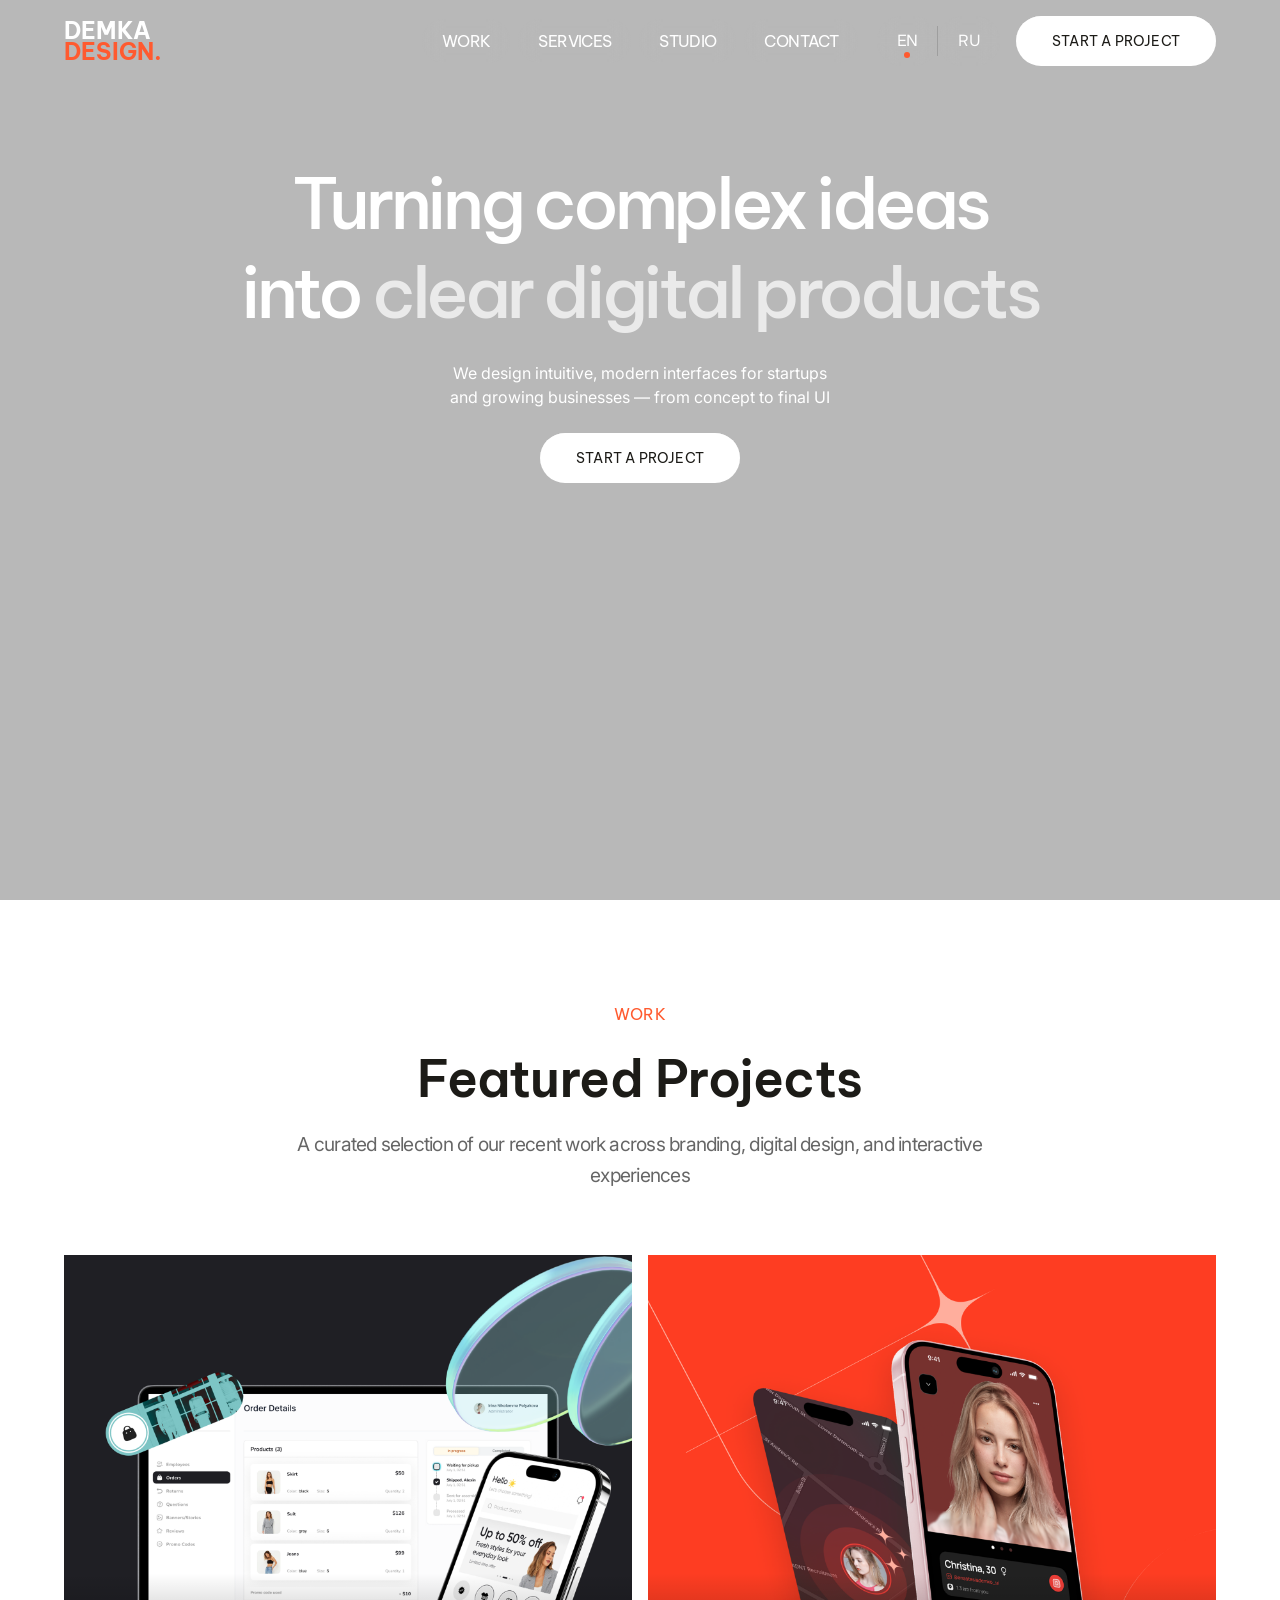
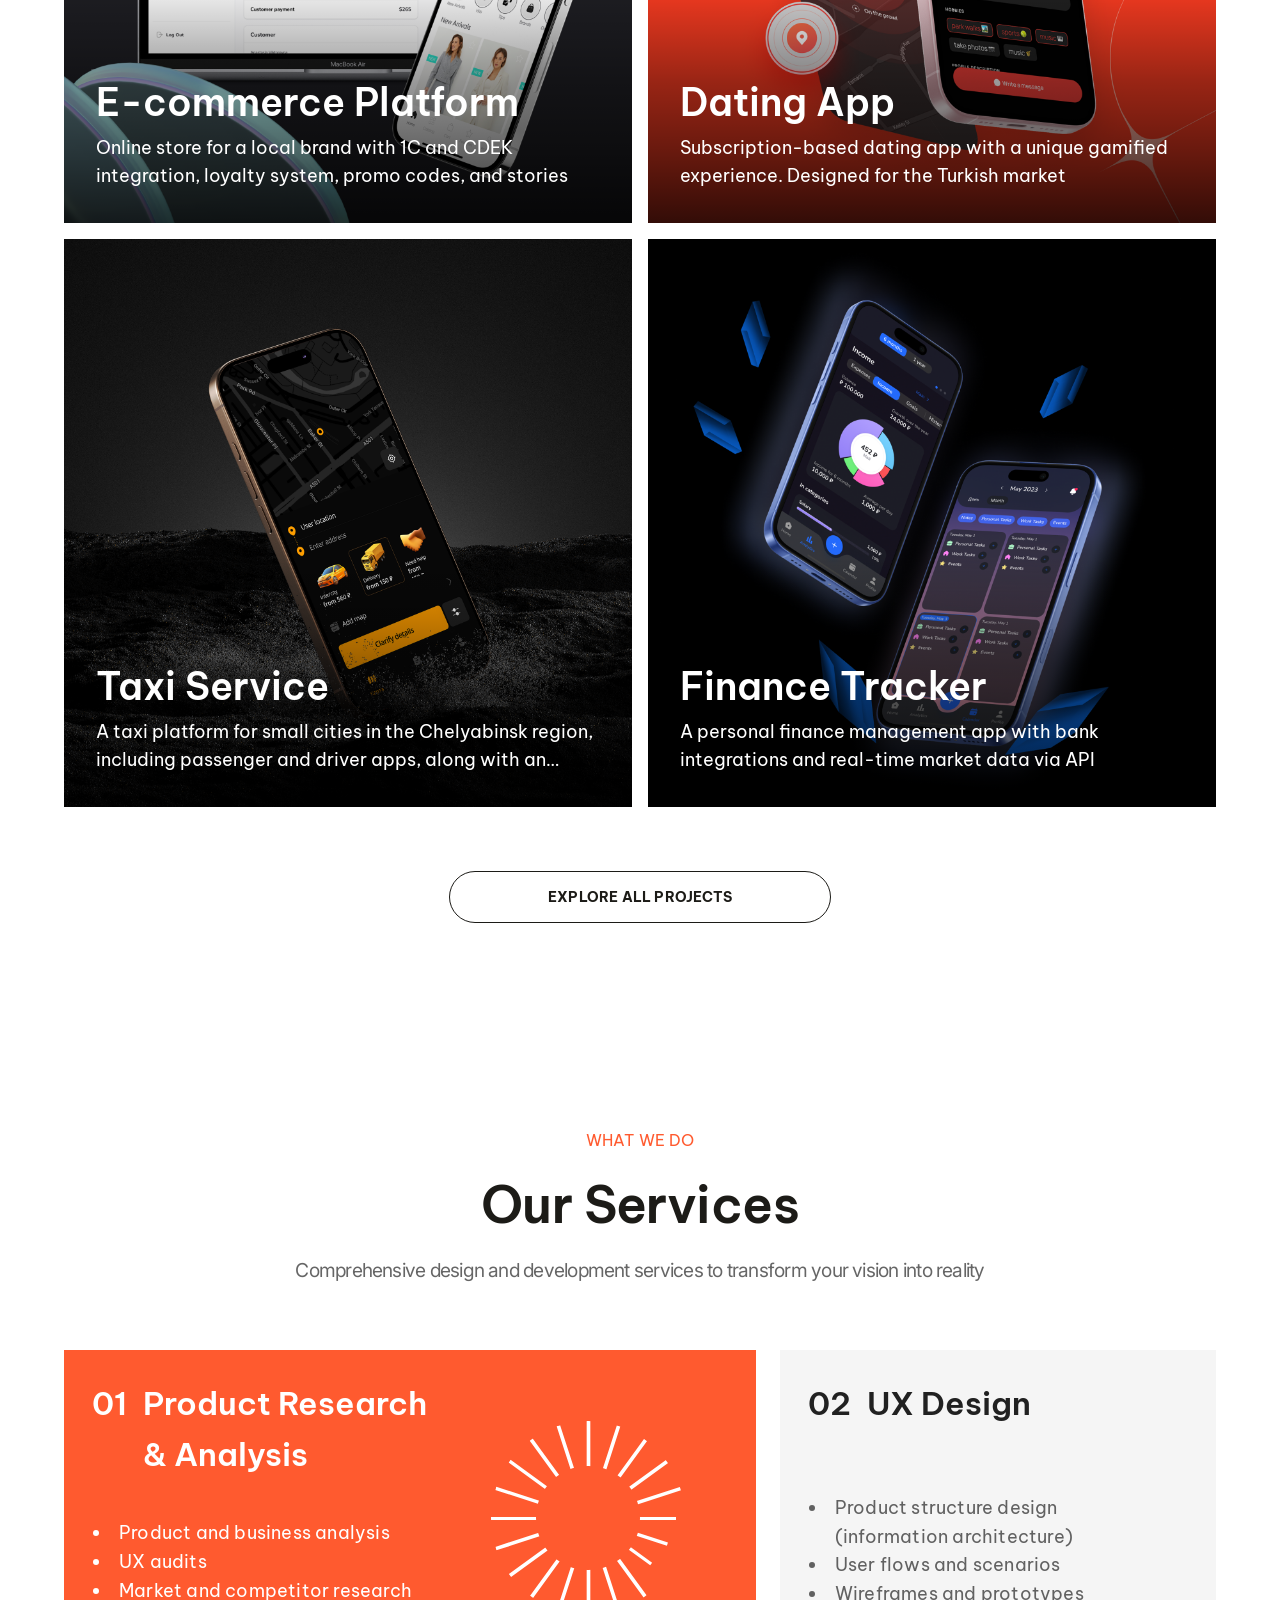
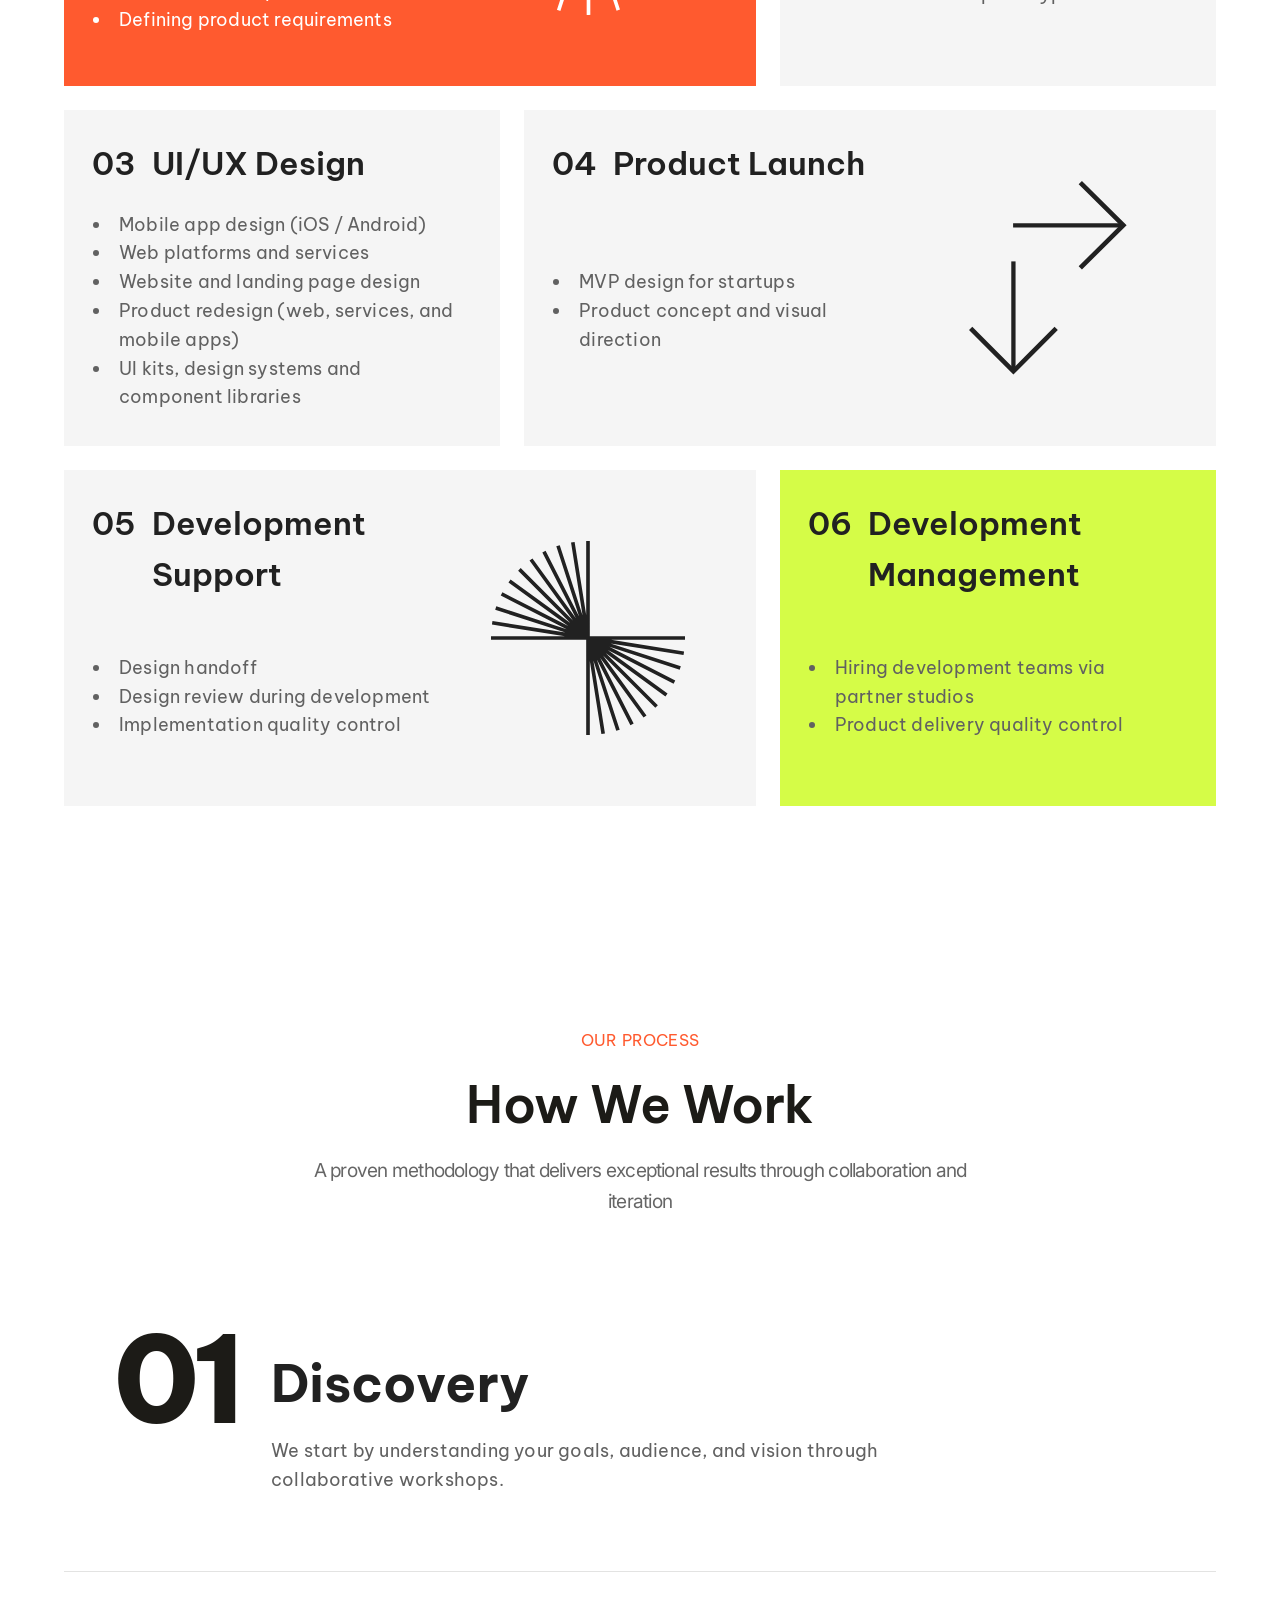
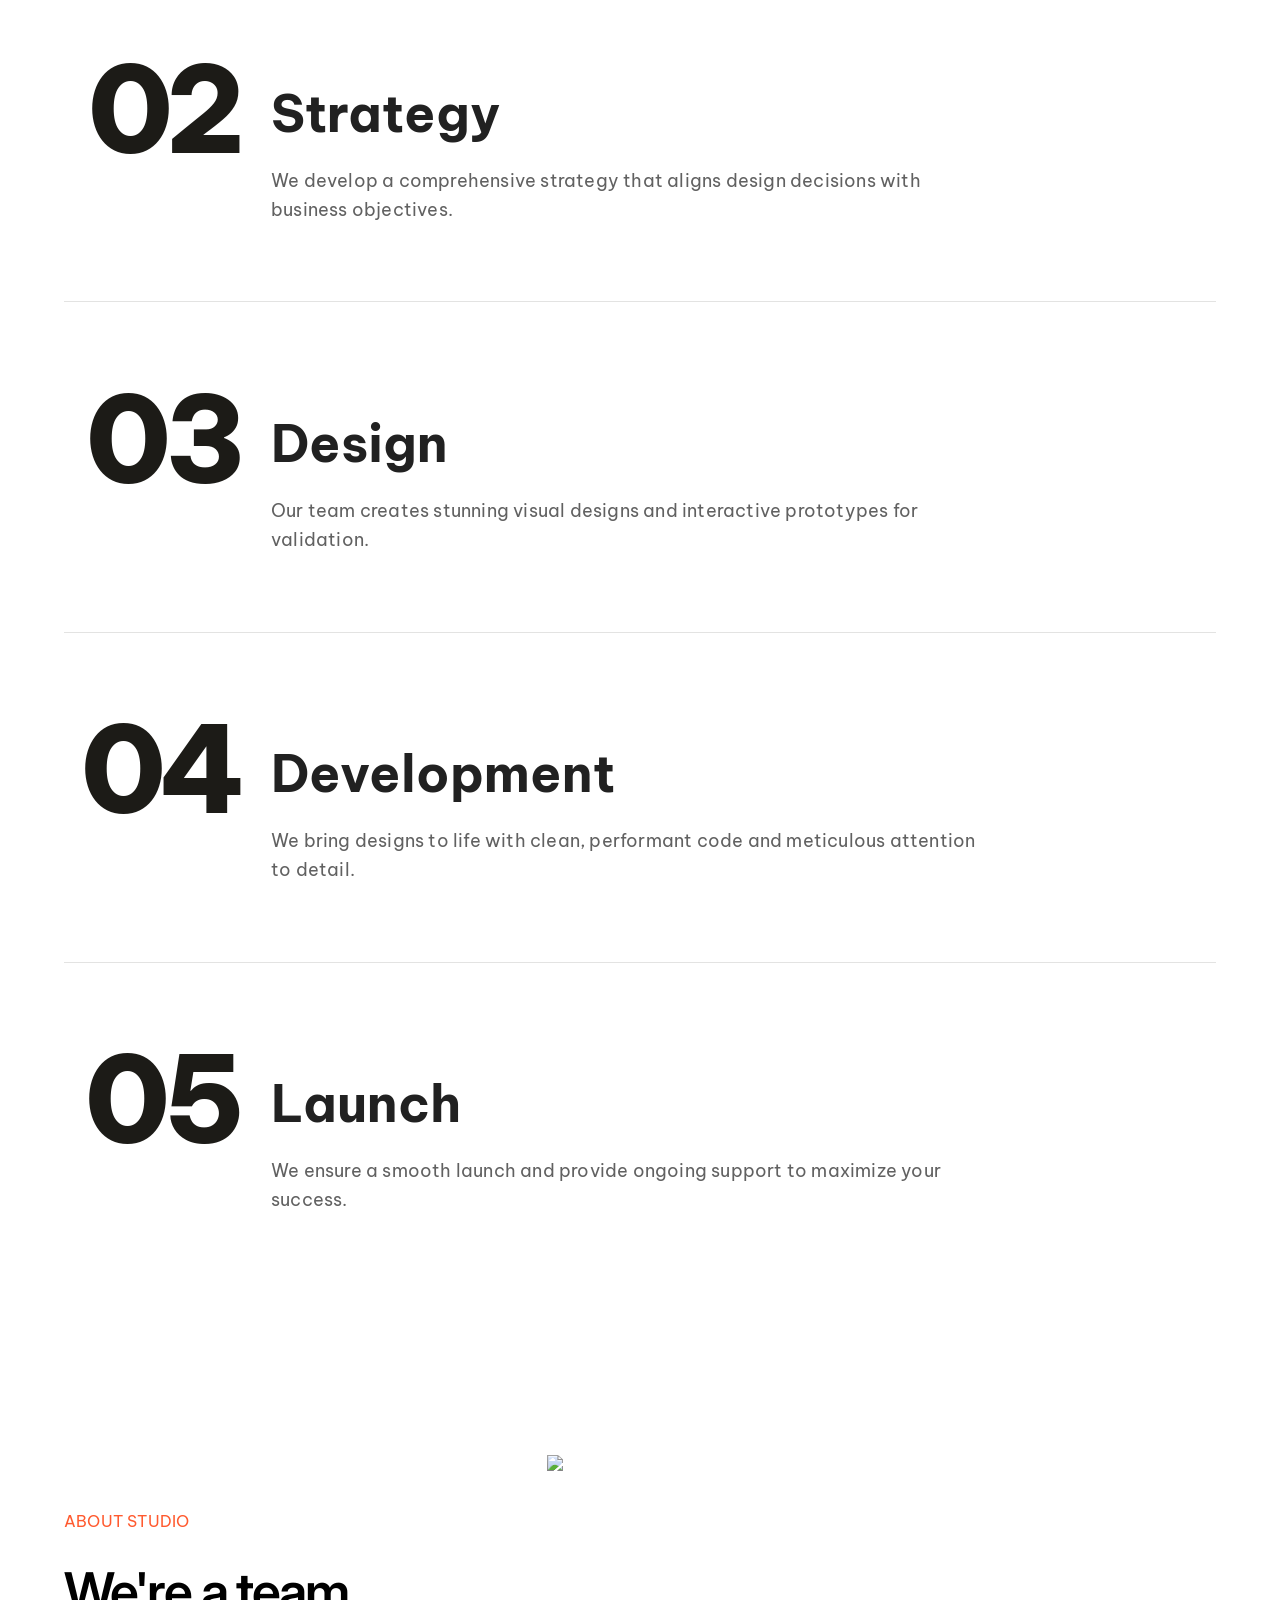
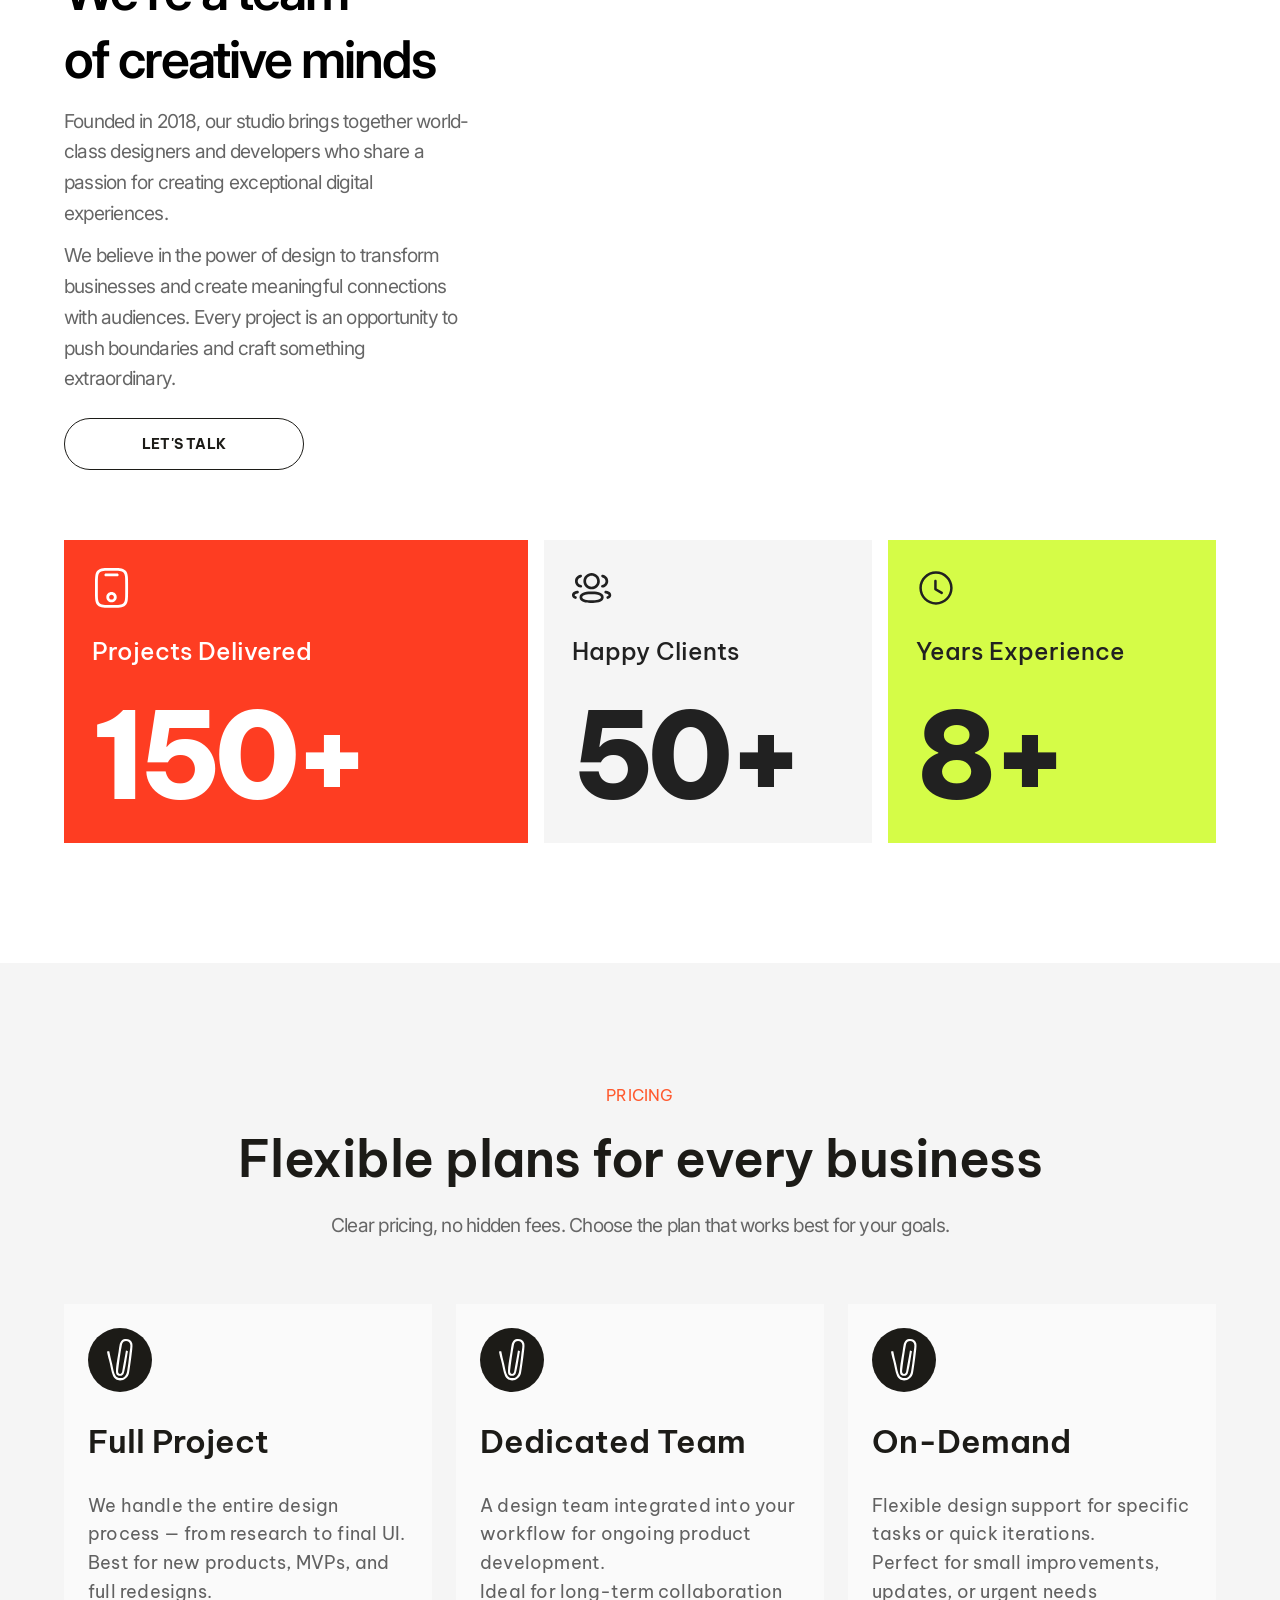
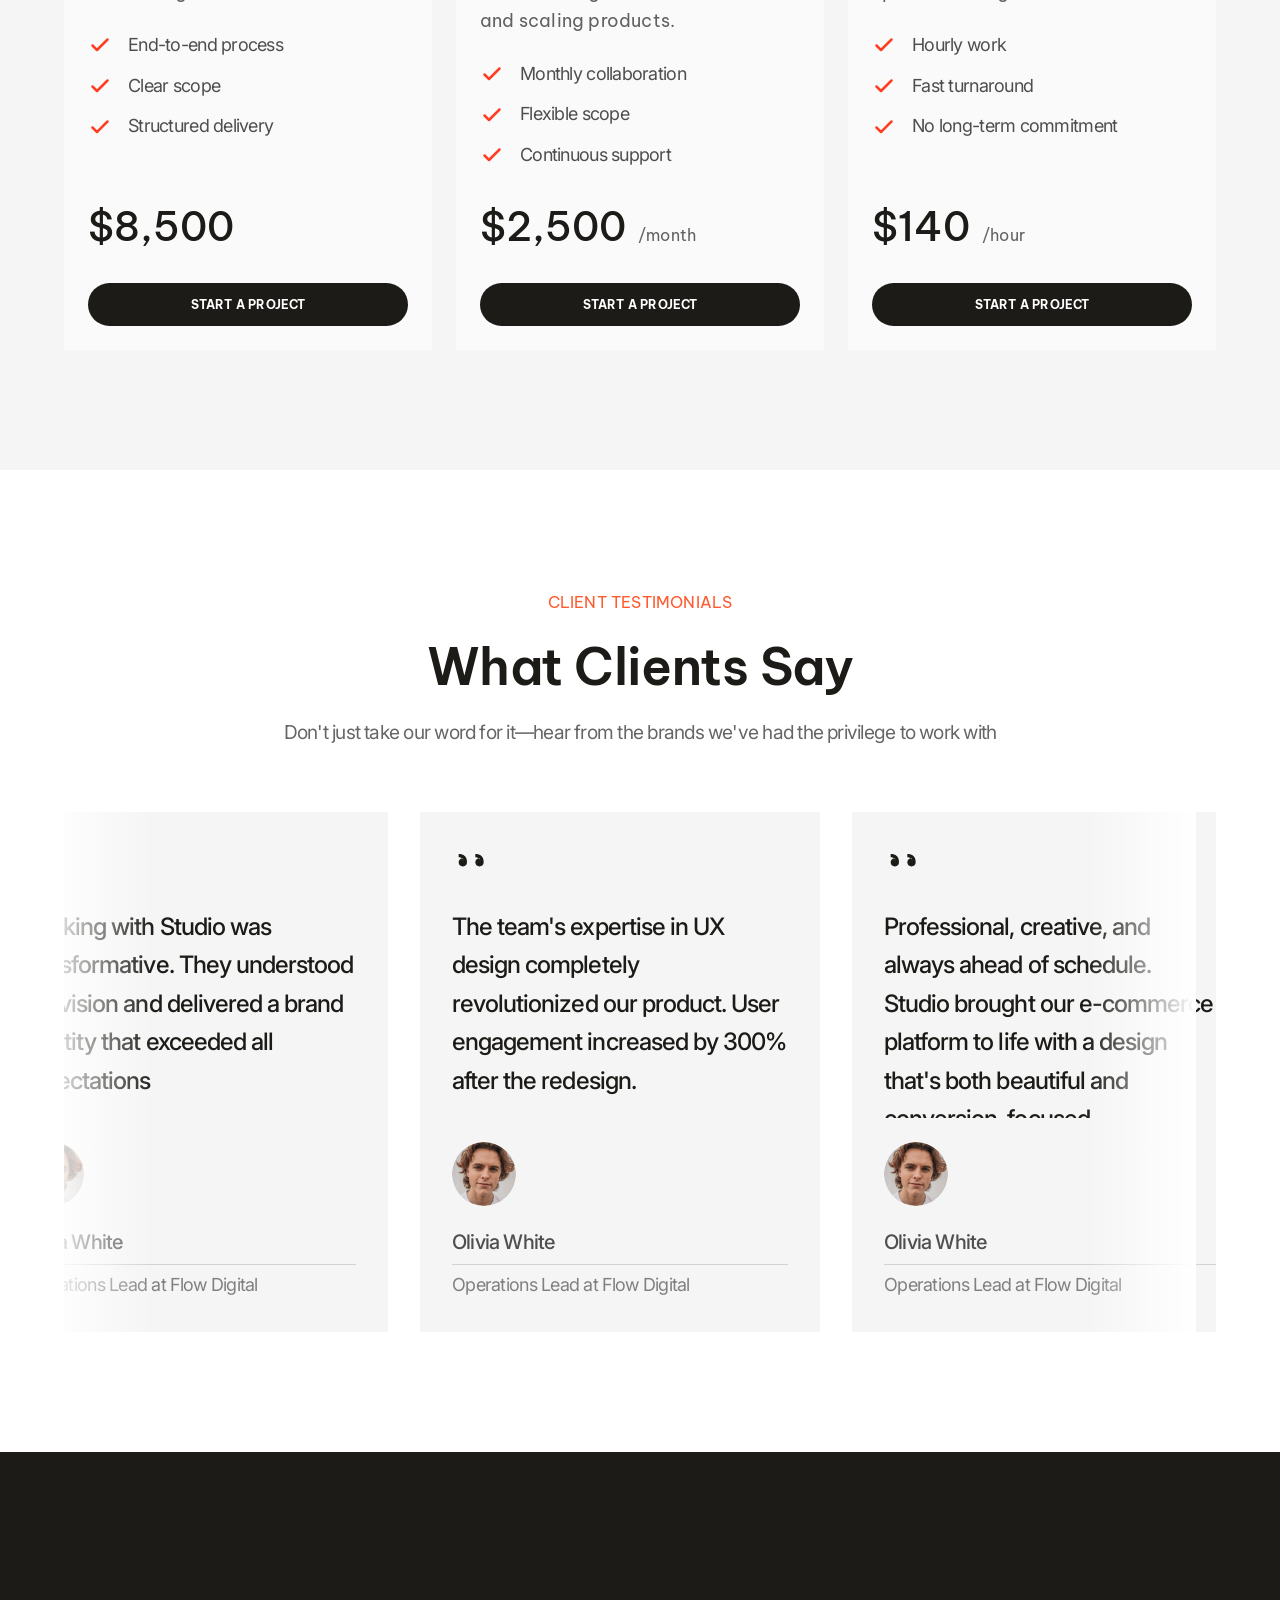
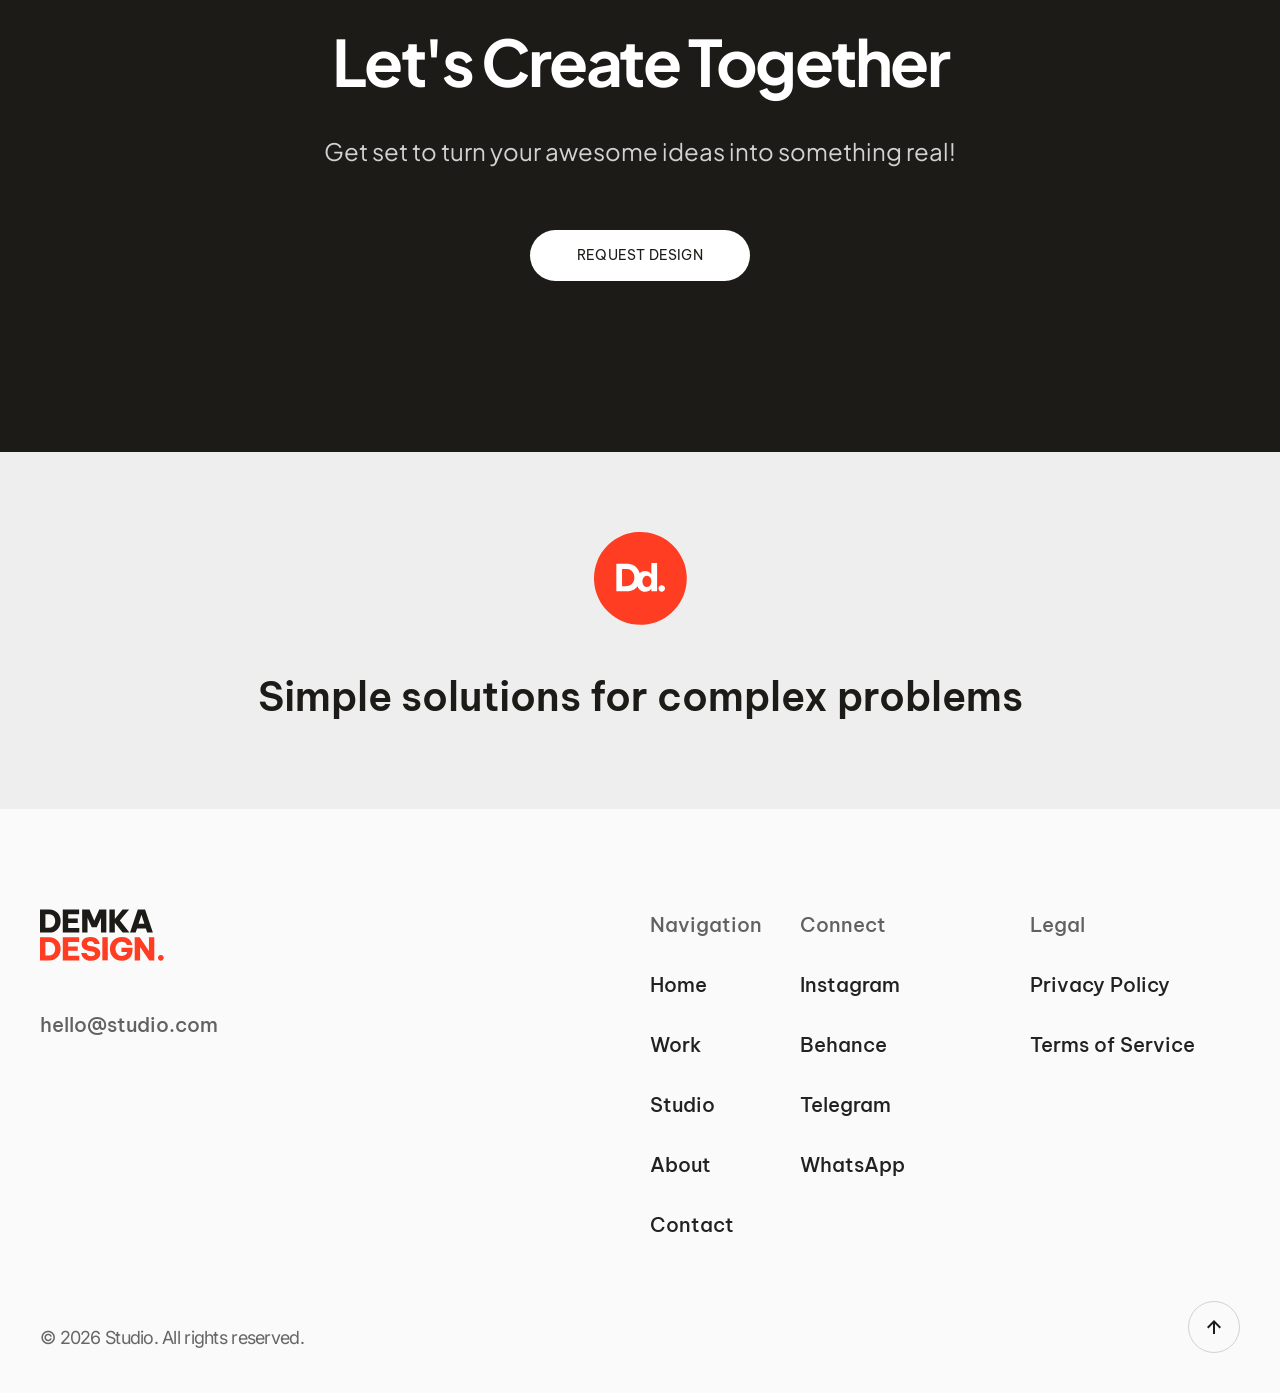
==== commit 9c004d8d: "Refactor hero section subtitles for improved clarity and localization; update font styles and remove" ====
--- a/index.html
+++ b/index.html
@@ -7,7 +7,7 @@
     <link rel="preconnect" href="https://fonts.googleapis.com" />
     <link rel="preconnect" href="https://fonts.gstatic.com" crossorigin />
     <link
-      href="https://fonts.googleapis.com/css2?family=Be+Vietnam+Pro:wght@400;500;600;700&family=Inter:wght@400;500;600&family=Onest:wght@400&family=Plus+Jakarta+Sans:wght@400;700&display=swap"
+      href="https://fonts.googleapis.com/css2?family=Be+Vietnam+Pro:wght@400;500;600;700&family=Inter:wght@400;500;600&family=Onest:wght@400;600&family=Plus+Jakarta+Sans:wght@400;700&display=swap"
       rel="stylesheet"
     />
     <link rel="stylesheet" href="./styles.css" />
@@ -103,9 +103,9 @@
                 <span class="headline-into" data-i18n="hero.into">into</span><span class="headline-muted" data-i18n="hero.muted"> clear digital products</span>
               </span>
             </h1>
-            <p class="subtitle" data-i18n="hero.subtitle">
-              We design intuitive, modern interfaces for startups and growing businesses —
-              from concept to final UI
+            <p class="subtitle">
+              <span data-i18n="hero.subtitle1">We design intuitive, modern interfaces for startups</span><br aria-hidden="true" />
+              <span data-i18n="hero.subtitle2">and growing businesses — from concept to final UI</span>
             </p>
             <a class="cta" href="./start-project.html" data-i18n="nav.cta">Start a project</a>
           </div>
--- a/styles.css
+++ b/styles.css
@@ -39,7 +39,6 @@
   --ink-muted: #666666;
   --surface: #ffffff;
   --stroke: #1c1b17;
-  --nav-shadow: 0 4px 60px rgba(4, 6, 15, 0.12);
 
   position: relative;
   min-height: 100vh;
@@ -93,7 +92,6 @@
   max-width: 1440px;
   margin: 0 auto;
   padding: 16px clamp(20px, 5vw, 120px);
-  box-shadow: var(--nav-shadow);
 }
 
 .logo {
@@ -434,7 +432,8 @@
 
 .headline {
   margin: 0;
-  /* Figma node 40004121:12964 — 80px / lh 100 / tracking -4.8px */
+  /* Figma Main Text Container — EN: Be Vietnam Pro Medium 80 / lh 100 / tracking -4.8px */
+  font-family: "Be Vietnam Pro", "Inter", system-ui, sans-serif;
   font-size: clamp(2.5rem, 5.56vw, 5rem);
   font-weight: 500;
   line-height: 1.25;
@@ -443,6 +442,12 @@
   max-width: 1233px;
 }
 
+html[lang="ru"] .hero .headline {
+  /* Figma RU frame — Onest SemiBold 80 / lh 100 */
+  font-family: "Onest", "Be Vietnam Pro", system-ui, sans-serif;
+  font-weight: 600;
+}
+
 .headline-line2 {
   white-space: nowrap;
 }
@@ -457,18 +462,19 @@
   color: #ffffff;
 }
 
-.headline-muted {
-  color: var(--text-muted);
+.hero .headline-muted {
+  color: rgba(255, 255, 255, 0.7);
 }
 
 .subtitle {
   margin: 0;
-  max-width: 417px;
-  font-family: "Inter", "Be Vietnam Pro", system-ui, sans-serif;
+  max-width: 513px;
+  font-family: "Inter", system-ui, sans-serif;
   font-size: 16px;
   font-weight: 400;
   line-height: 24px;
-  color: rgba(255, 255, 255, 0.92);
+  letter-spacing: 0;
+  color: #ffffff;
 }
 
 .nav-toggle {
@@ -2062,16 +2068,21 @@
     letter-spacing: -0.03em;
   }
 
+  html[lang="ru"] .hero .headline {
+    font-family: "Onest", system-ui, sans-serif;
+    font-weight: 600;
+  }
+
   .headline-line2 {
     white-space: normal;
   }
 
   .subtitle {
     max-width: 100%;
-    font-family: "Inter", "Be Vietnam Pro", system-ui, sans-serif;
-    font-size: 20px;
-    line-height: 1.6;
-    letter-spacing: -0.04em;
+    font-family: "Inter", system-ui, sans-serif;
+    font-size: 16px;
+    line-height: 24px;
+    letter-spacing: 0;
   }
 
   .work-hero-title-strong,
